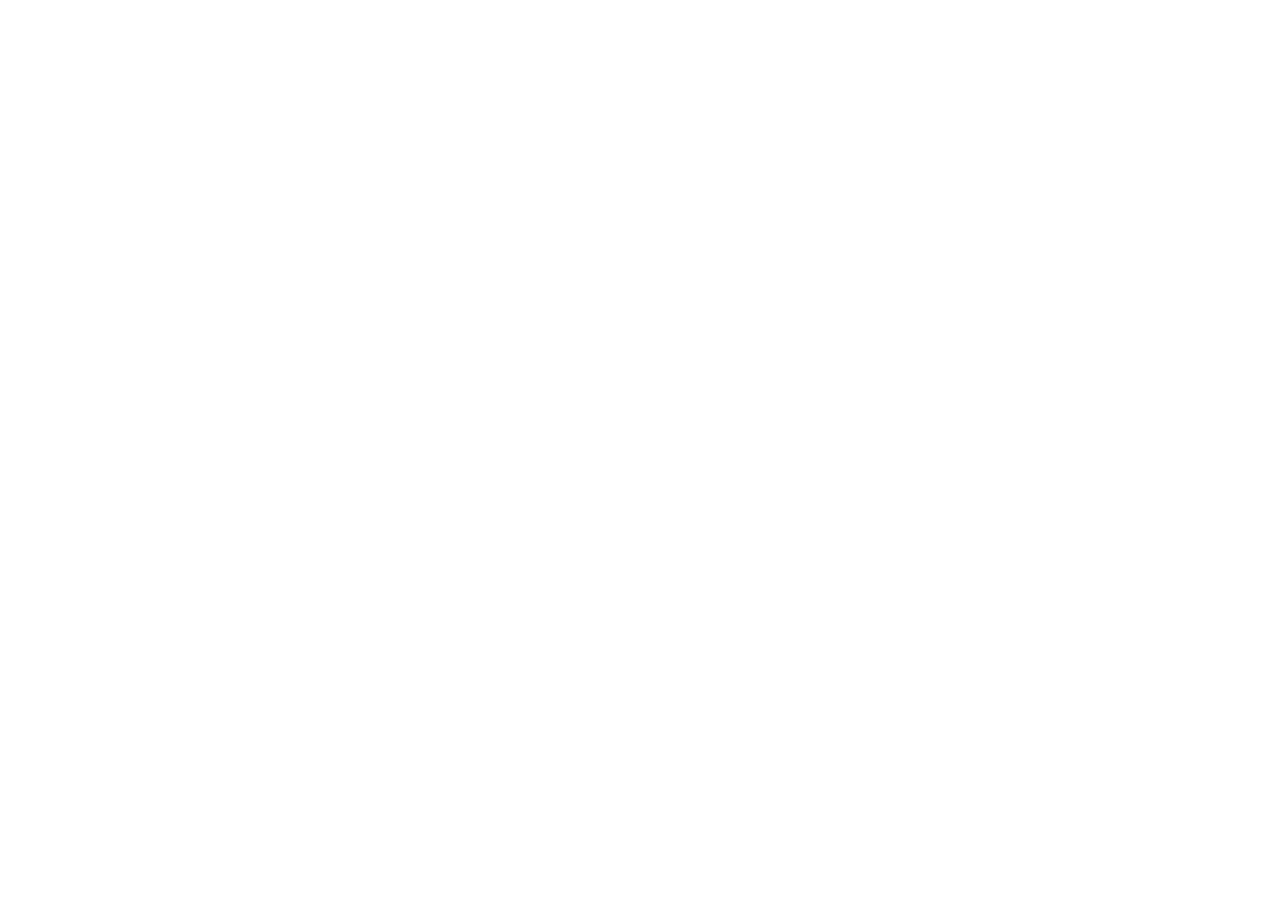
==== index.html @ 0ee6afd5 "Init : création du dépôt, arborescence des fichiers et structure HTML de base" ====
<!DOCTYPE html>
<html lang="fr">
<head>
   <meta charset="UTF-8">
   <meta name="viewport" content="width=device-width, initial-scale=1.0">
   <title>AfriTalent - Acceuil</title>

   <!-- Bootstrap 5 via CDN : feuillet de style -->
   <link href="https://cdn.jsdelivr.net/npm/bootstrap@5.3.0/dist/css/bootstrap.min.css" rel="stylesheet">

   <!-- votre feuille de style personnelle -->
   <link rel="stylesheet" href="style.css">
</head>
<body>
   <!-- le continu de la page sera ajoute ici -->
   <!-- Bootstrap 5 via CDN : script JavaScript -->
   <script src="https://cdn.jsdelivr.net/npm/bootstrap@5.3.0/dist/js/bootstrap.bundle.min.js"></script>

   <!-- votre script javaScript  -->
   <script src="js/main.js"></script>
</body>
</html>
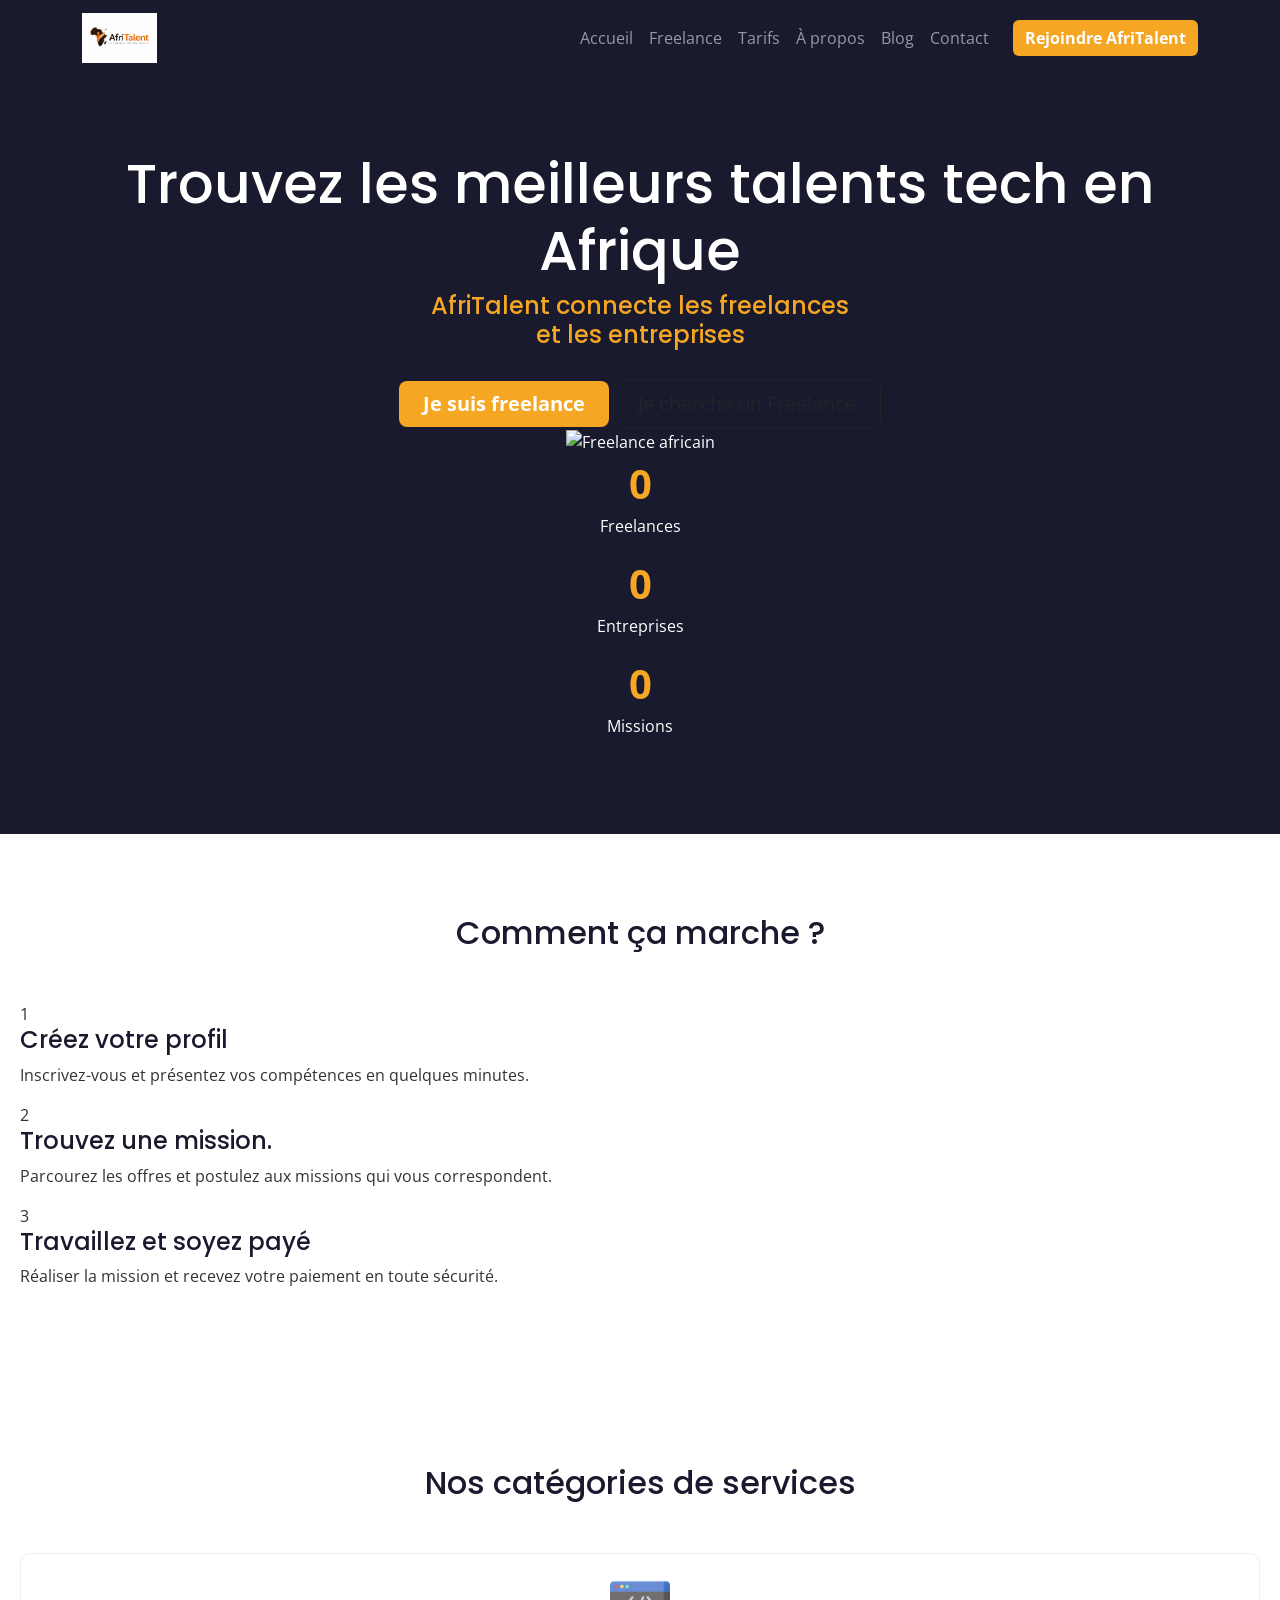
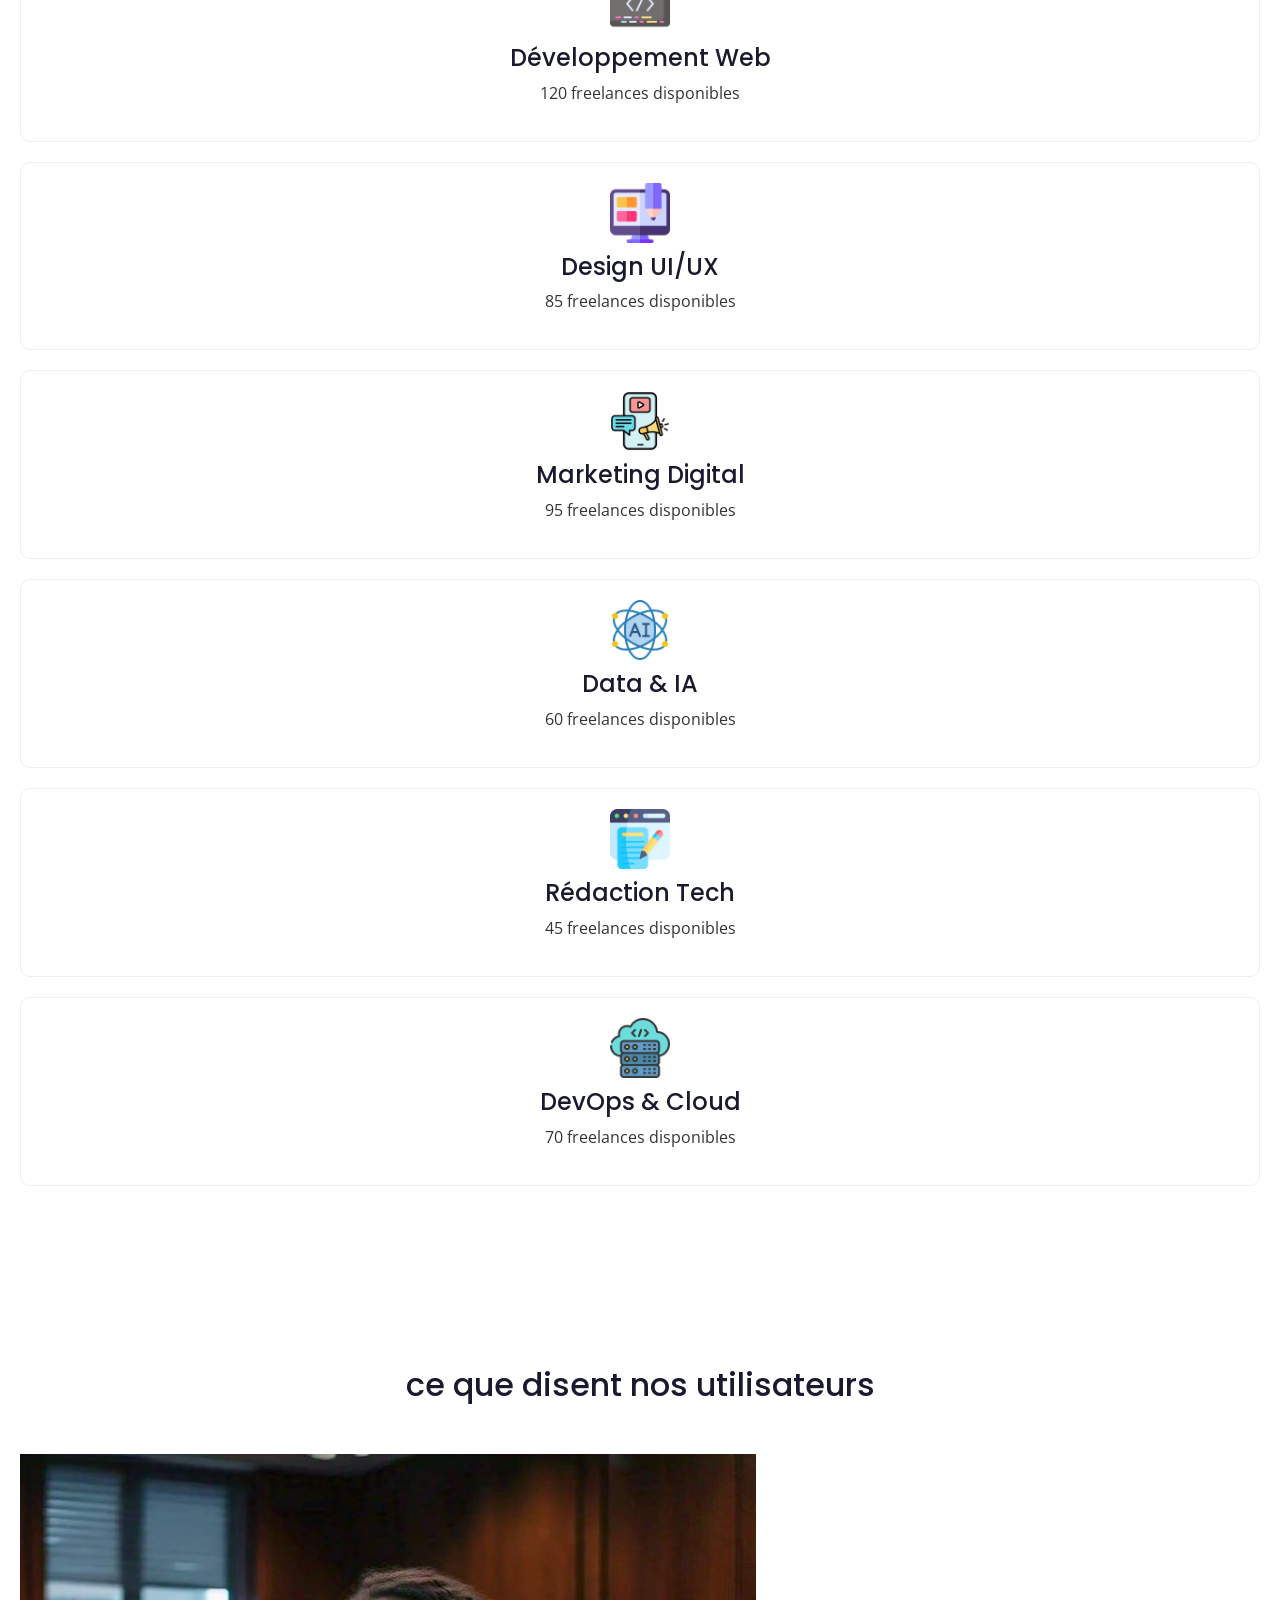
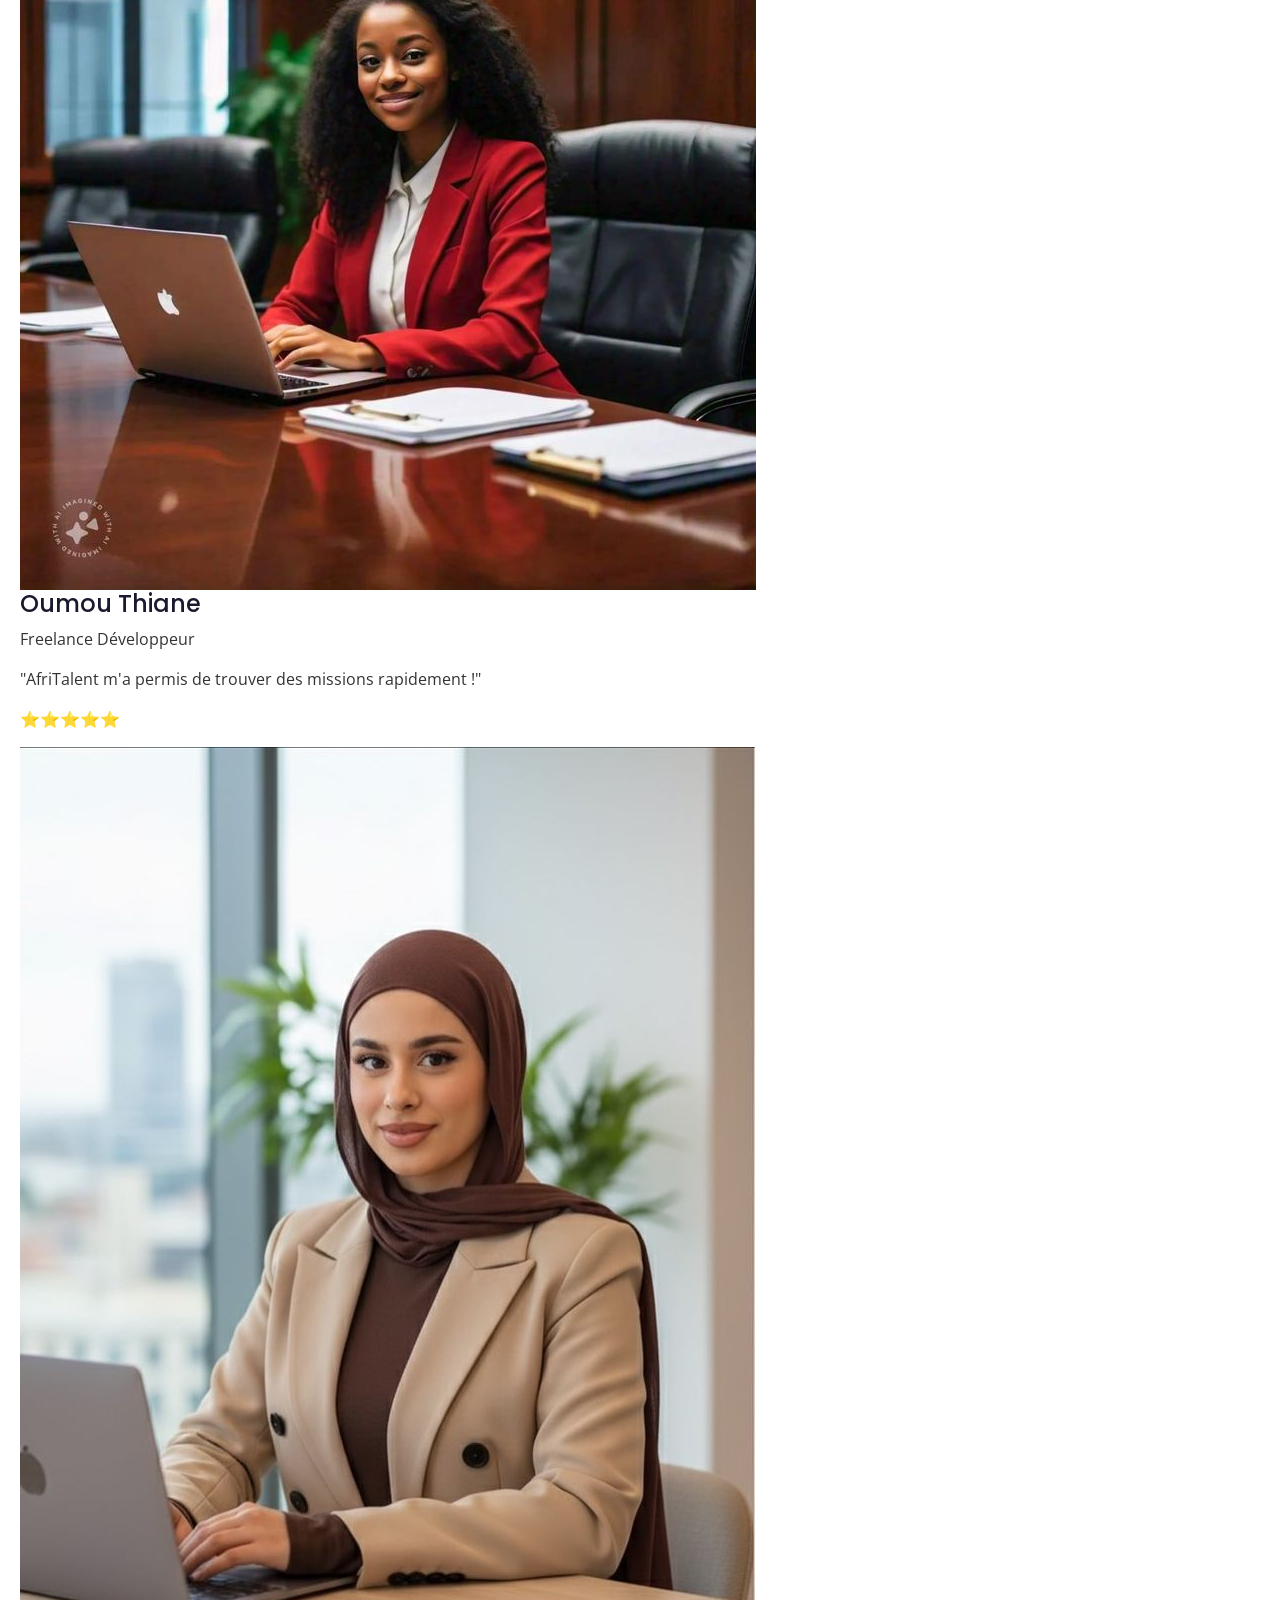
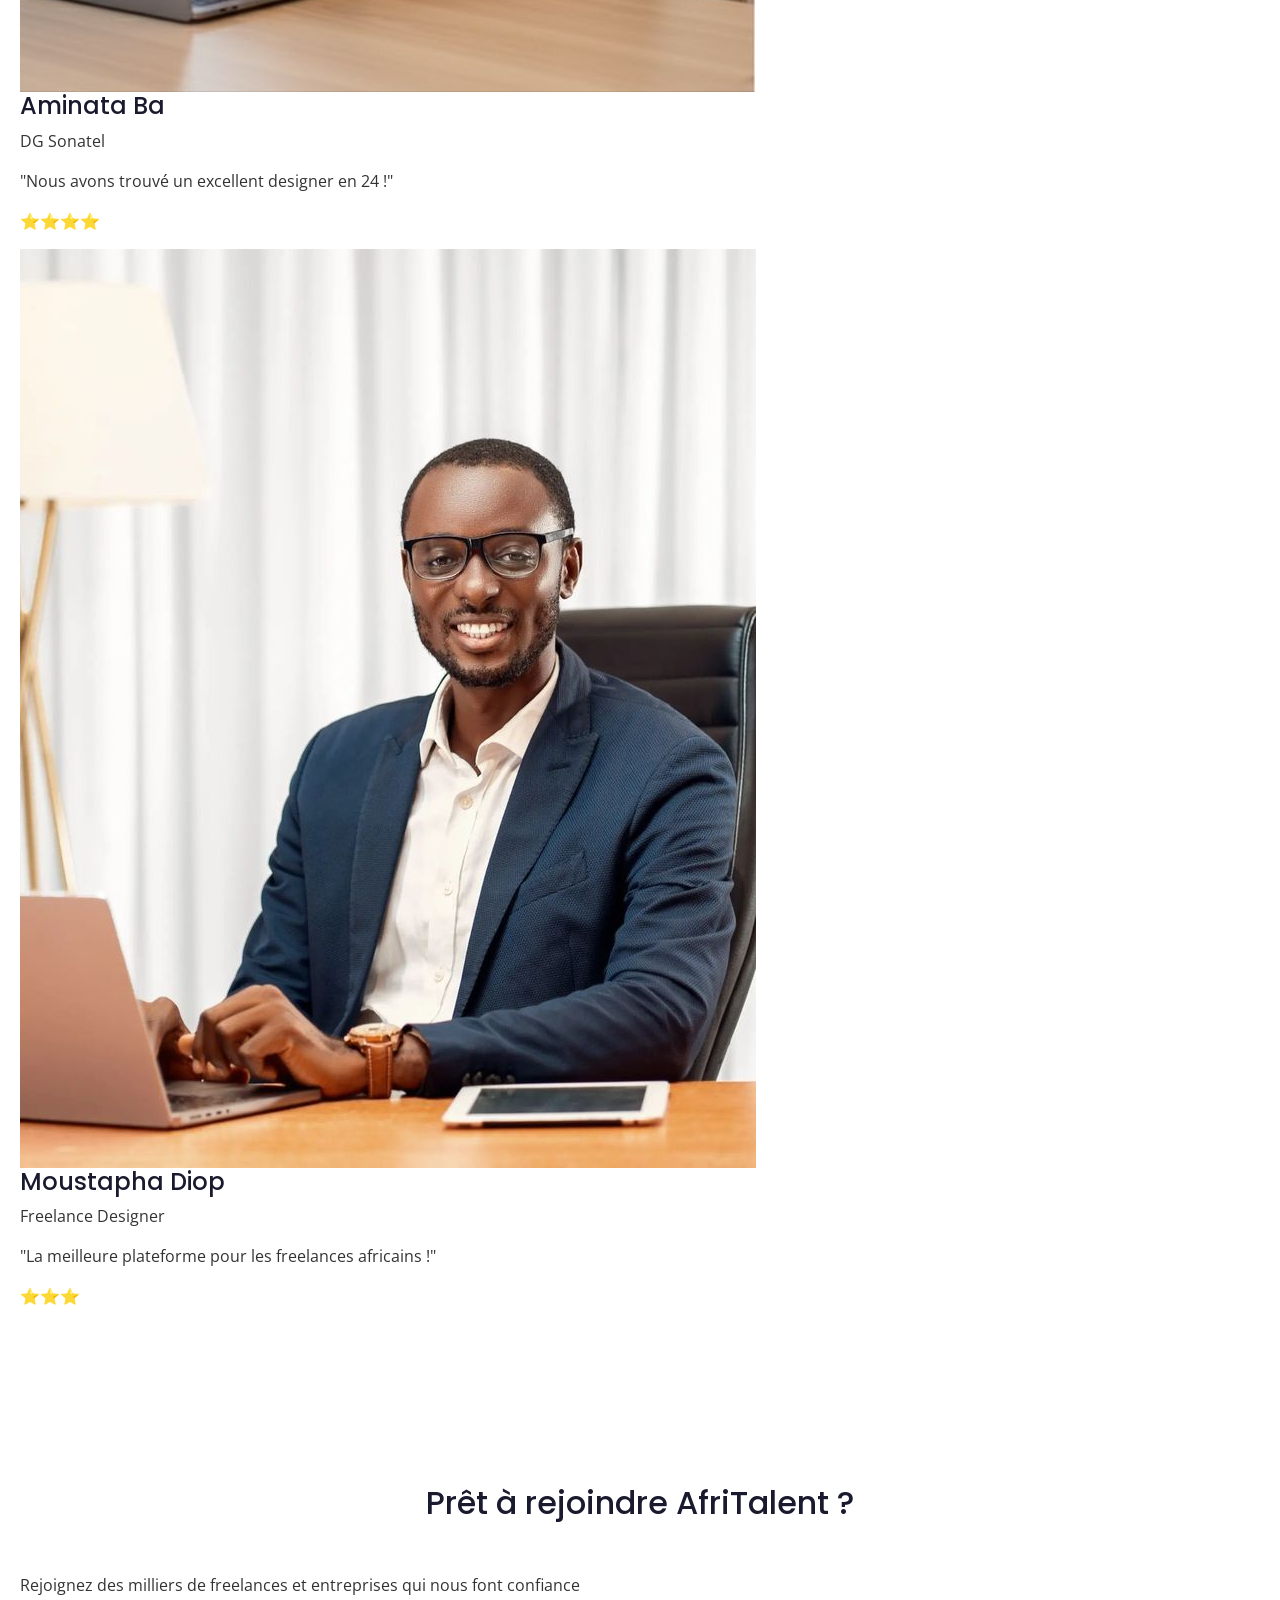
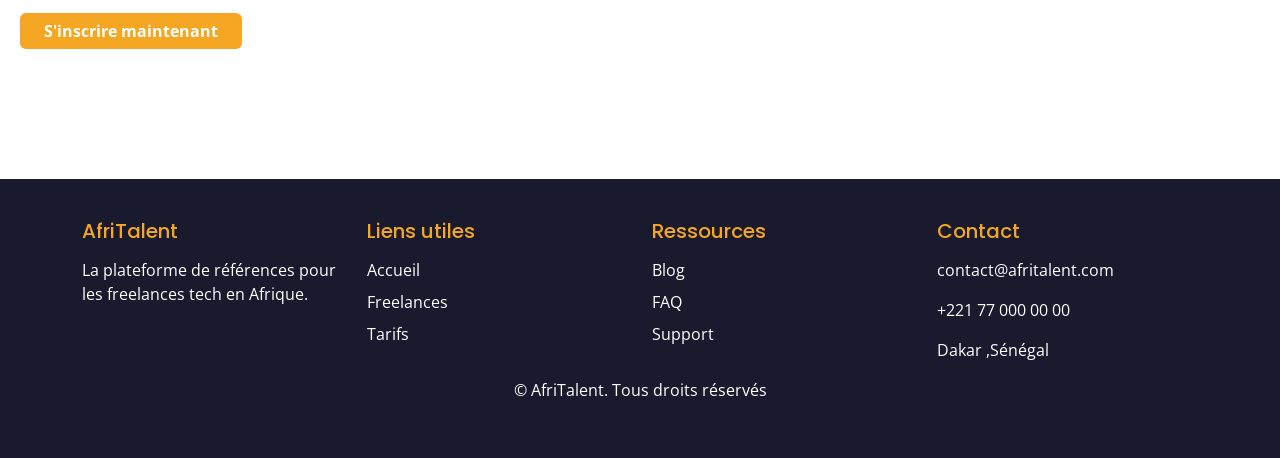
==== commit 26d13dda: "HTML : structure complète des 5 pages avec sections et contenu texte" ====
--- a/index.html
+++ b/index.html
@@ -1,22 +1,219 @@
 <!DOCTYPE html>
 <html lang="fr">
+
 <head>
    <meta charset="UTF-8">
    <meta name="viewport" content="width=device-width, initial-scale=1.0">
-   <title>AfriTalent - Acceuil</title>
+   <title>AfriTalent - Accueil</title>
 
    <!-- Bootstrap 5 via CDN : feuillet de style -->
    <link href="https://cdn.jsdelivr.net/npm/bootstrap@5.3.0/dist/css/bootstrap.min.css" rel="stylesheet">
+   <link rel="preconnect" href="https://fonts.googleapis.com">
+   <link rel="preconnect" href="https://fonts.gstatic.com" crossorigin>
+   <link href="https://fonts.googleapis.com/css2?family=Open+Sans:ital,wght@0,300..800;1,300..800&family=Poppins:ital,wght@0,100;0,200;0,300;0,400;0,500;0,600;0,700;0,800;0,900;1,100;1,200;1,300;1,400;1,500;1,600;1,700;1,800;1,900&display=swap" rel="stylesheet">
 
    <!-- votre feuille de style personnelle -->
-   <link rel="stylesheet" href="style.css">
+   <link rel="stylesheet" href="css/style.css">
 </head>
+
 <body>
-   <!-- le continu de la page sera ajoute ici -->
+   <header>
+      <nav class="navbar navbar-expand-lg navbar-dark fixed-top">
+         <div class="container">
+            <a class="navbar-brand" href="index.html">
+               <img src="images/AfriTalent logo.jpeg" alt="logo" height="50px">
+            </a>
+            <button class="navbar-toggler" type="button" data-bs-toggle="collapse" data-bs-target="#navMenu"
+               aria-controls="navMenu" aria-expanded="false" aria-label="Toggle navigation">
+               <span class="navbar-toggler-icon"></span>
+            </button>
+            <div class="collapse navbar-collapse" id="navMenu">
+               <ul class="navbar-nav ms-auto">
+                  <li class="nav-item"><a class="nav-link" href="index.html">Accueil</a></li>
+                  <li class="nav-item"><a class="nav-link" href="freelances.html">Freelance</a></li>
+                  <li class="nav-item"><a class="nav-link" href="tarifs.html">Tarifs</a></li>
+                  <li class="nav-item"><a class="nav-link" href="about.html">À propos</a></li>
+                  <li class="nav-item"><a class="nav-link" href="blog.html">Blog</a></li>
+                  <li class="nav-item"><a class="nav-link" href="contact.html">Contact</a></li>
+               </ul>
+               <a href="#" class="btn btn-warning ms-3">Rejoindre AfriTalent</a>
+            </div>
+         </div>
+      </nav>
+   </header>
+
+   <main>
+      <section id="hero">
+         <div class="container">
+            <div class="hero-content">
+               <div class="hero-texte">
+                  <h1>Trouvez les meilleurs talents tech en Afrique</h1>
+                  <h2>AfriTalent connecte les freelances <br>et les entreprises</h2>
+                  <a href="freelances.html" class="btn btn-warning btn-lg fw-bold px-4">Je suis freelance</a>
+                  <a href="freelances.html" class="btn btn-outline-dark btn-lg px-4">Je cherche un Freelance</a>
+               </div>
+                  
+               <div class="hero-image">
+                  <img src="images/hero.jpeg" alt="Freelance africain">
+               </div>
+            </div>   
+
+            <div class="stats">
+               <div class="stat">
+                  <span class="compteur" data-target="2500">0</span>
+                  <p>Freelances</p>
+               </div>
+
+               <div class="stat">
+                  <span class="compteur" data-target="800">0</span>
+                  <p>Entreprises</p>
+               </div>
+
+               <div class="stat">
+                  <span class="compteur" data-target="12000">0</span>
+                  <p>Missions</p>
+               </div>
+            </div>
+         </div>
+      </section>
+
+      <section id="comment-ca-marche">
+         <h2>Comment ça marche ?</h2>
+         <div class="etape">
+            <span>1</span>
+            <h3>Créez votre profil</h3>
+            <p>Inscrivez-vous et présentez vos compétences en quelques minutes.</p>
+         </div>
+         <div class="etape">
+            <span>2</span>
+            <h3>Trouvez une mission.</h3>
+            <p>Parcourez les offres et postulez aux missions qui vous correspondent.</p>
+         </div>
+         <div class="etape">
+            <span>3</span>
+            <h3>Travaillez et soyez payé</h3>
+            <p>Réaliser la mission et recevez votre paiement en toute sécurité.</p>
+         </div>
+      </section>
+
+      <section id="catégorie">
+         <h2>Nos catégories de services</h2>
+         <div class="categories-grid">
+            <div class="categories">
+               <img src="images/web-dev.png" alt="Développement Web">
+               <h3>Développement Web</h3>
+               <p>120 freelances disponibles</p>
+            </div>
+
+            <div class="categories">
+               <img src="images/Design.png" alt="Design UI/UX">
+               <h3>Design UI/UX</h3>
+               <p>85 freelances disponibles</p>
+            </div>
+
+            <div class="categories">
+               <img src="images/Marketing.png" alt="Marketing Digital">
+               <h3>Marketing Digital</h3>
+               <p>95 freelances disponibles</p>
+            </div>
+
+            <div class="categories">
+               <img src="images/IA.png" alt="Data & IA">
+               <h3>Data & IA</h3>
+               <p>60 freelances disponibles</p>
+            </div>
+
+            <div class="categories">
+               <img src="images/Tech.png" alt="Rédaction Tech">
+               <h3>Rédaction Tech</h3>
+               <p>45 freelances disponibles</p>
+            </div>
+
+            <div class="categories">
+               <img src="images/Cloud.png" alt="DevOps & Cloud">
+               <h3>DevOps & Cloud</h3>
+               <p>70 freelances disponibles</p>
+            </div>
+         </div>
+      </section>
+
+      <section id="temoignage">
+         <h2>ce que disent nos utilisateurs</h2>
+
+         <div class="temoignage">
+            <img src="images/Avatar1.jpg" alt="Photo de Oumou Thiane">
+            <h3>Oumou Thiane</h3>
+            <p>Freelance Développeur</p>
+            <p>"AfriTalent m'a permis de trouver des missions rapidement !"</p>
+            <p>⭐⭐⭐⭐⭐</p>
+         </div>
+
+         <div class="temoignage">
+            <img src="images/Avatar2.jpg" alt="Photo de Aminata Ba ">
+            <h3>Aminata Ba</h3>
+            <p>DG Sonatel</p>
+            <p>"Nous avons trouvé un excellent designer en 24 !"</p>
+            <p>⭐⭐⭐⭐</p>
+         </div>
+
+         <div class="temoignage">
+            <img src="images/Avatar3.jpg" alt="Photo de Moustapha Diop">
+            <h3>Moustapha Diop</h3>
+            <p>Freelance Designer</p>
+            <p>"La meilleure plateforme pour les freelances africains !"</p>
+            <p>⭐⭐⭐</p>
+         </div>
+      </section>
+
+      <section id="cta">
+         <h2>Prêt à rejoindre AfriTalent ?</h2>
+         <p>Rejoignez des milliers de freelances et entreprises qui nous font confiance</p>
+         <a href="contact.html" class="btn btn-warning fw-bold px-4">S'inscrire maintenant</a>
+      </section>
+   </main>
+   <footer>
+      <div class="container">
+         <div class="row">
+            <div class="col-md-3">
+               <h5>AfriTalent</h5>
+               <p>La plateforme de références pour les freelances tech en Afrique.</p>
+            </div>
+
+            <div class="col-md-3">
+               <h5>Liens utiles</h5>
+               <ul>
+                  <li><a href="index.html">Accueil</a></li>
+                  <li><a href="freelances.html">Freelances</a></li>
+                  <li><a href="tarifs.html">Tarifs</a></li>
+               </ul>
+            </div>
+
+            <div class="col-md-3">
+               <h5>Ressources</h5>
+               <ul>
+                  <li><a href="#">Blog</a></li>
+                  <li><a href="#">FAQ</a></li>
+                  <li><a href="#">Support</a></li>
+               </ul>
+            </div>
+
+            <div class="col-md-3">
+               <h5>Contact</h5>
+               <p><a href="mailto:contact@afritalent.com">contact@afritalent.com</a></p>
+               <p><a href="tel:+221770000000">+221 77 000 00 00</a></p>
+               <p>Dakar ,Sénégal</p>
+            </div>
+         </div>
+         <p class="text-center">© <span id="annee"></span> AfriTalent. Tous droits réservés</p>
+      </div>
+   </footer>
+
    <!-- Bootstrap 5 via CDN : script JavaScript -->
    <script src="https://cdn.jsdelivr.net/npm/bootstrap@5.3.0/dist/js/bootstrap.bundle.min.js"></script>
 
    <!-- votre script javaScript  -->
    <script src="js/main.js"></script>
+
 </body>
+
 </html>
--- a/css/style.css
+++ b/css/style.css
@@ -0,0 +1,169 @@
+/* VARIABLES CSS */
+:root {
+    --couleur-primaire: #F5A623;
+    --couleur-secondaire: #1A1A2E;
+    --couleur-texte: #333333;
+    --couleur-fond: #FFFFFF;
+    --couleur-accent:#16213E;
+    --police-titre: 'Poppins', sans-serif;
+    --police-corps: 'Open Sans', sans-serif;
+    --espacement: 20px;
+
+}
+
+/* RESET ET BASE  */
+*{
+    margin: 0;
+    padding: 0;
+    box-sizing: border-box;
+}
+
+body{
+    font-family: var(--police-corps);
+    color: var(--couleur-texte);
+    background-color: var(--couleur-fond);
+}
+
+/* TYPOGRAPHIE */
+h1, h2, h3, h4, h5 {
+    font-family: var(--police-titre);
+    color: var(--couleur-secondaire);
+}
+
+h1{ font-size: 3rem; }
+h2{ font-size: 2rem; }
+h3{ font-size: 1.5rem; }
+
+/* NAVBAR */
+nav{
+    background-color: var(--couleur-secondaire) ;
+}
+
+.navbar-brand img {
+    height: 50px;
+}
+
+/* FOOTER */
+footer {
+    background-color: var(--couleur-secondaire);
+    color: white;
+    padding: 40px 0;
+    margin-top: 50px;
+}
+
+footer h5 {
+    color: var(--couleur-primaire);
+    margin-bottom: 15px;
+}
+
+footer a {
+    color: white;
+    text-decoration: none;
+}
+
+footer ul {
+    list-style: none;
+    padding: 0;
+}
+
+footer ul li {
+    margin-bottom: 8px;
+}
+
+/* HERO */
+#hero{
+    padding: 150px 20px 80px;
+    text-align: center;
+    background-color: var(--couleur-secondaire);
+    color: white;
+}
+
+#hero h1{
+    color: white;
+    font-size: 3.5rem;
+}
+
+#hero h2{
+    color: var(--couleur-primaire);
+    font-size: 1.5rem;
+    margin-bottom: 30px;
+}
+
+/* STATS */
+.stats {
+    text-align: center;
+}
+
+.stat span{
+    font-size: 2.5rem;
+    font-weight: bold;
+    color: var(--couleur-primaire);
+}
+
+/* SECTION */
+section {
+    padding: 80px 20px;
+}
+
+section h2 {
+    text-align: center;
+    margin-bottom: 50px;
+}
+
+/* CARTES */
+.card{
+    border: none;
+    border-radius: 10px;
+    box-shadow: 0 4px 15px rgba(0, 0, 0, 0.1);
+    transition: transform 0.3s ease;
+    padding: 20px;
+    margin-bottom: 20px;
+}
+
+.card:hover{
+    transform: translate(-5px);
+    box-shadow: 0 8px 25px rgba(0, 0, 0, 0.2);
+}
+
+.card img {
+    width: 80px;
+    height: 80px;
+    border-radius: 50%;
+    object-fit: cover;
+    margin-bottom: 10px;
+}
+
+/* CATEGORIE */
+.categories {
+    text-align: center;
+    padding: 20px;
+    border-radius: 10px;
+    border: 1px solid #eee;
+    transition: all 0.3s ease;
+    margin-bottom: 20px;
+}
+
+.categories:hover {
+    background-color: var(--couleur-primaire);
+    color: white;
+    transform: translateY(-5px);
+}
+
+.categories img {
+    width: 60px;
+    height: 60px;
+    margin-bottom: 10px;
+}
+
+/* BOUTONS */
+.btn-warning {
+    background-color: var(--couleur-primaire);
+    border: none;
+    color: white;
+    font-weight: bold;
+}
+
+.btn-warning:hover {
+    background-color: #e09400;
+    color: white;
+}
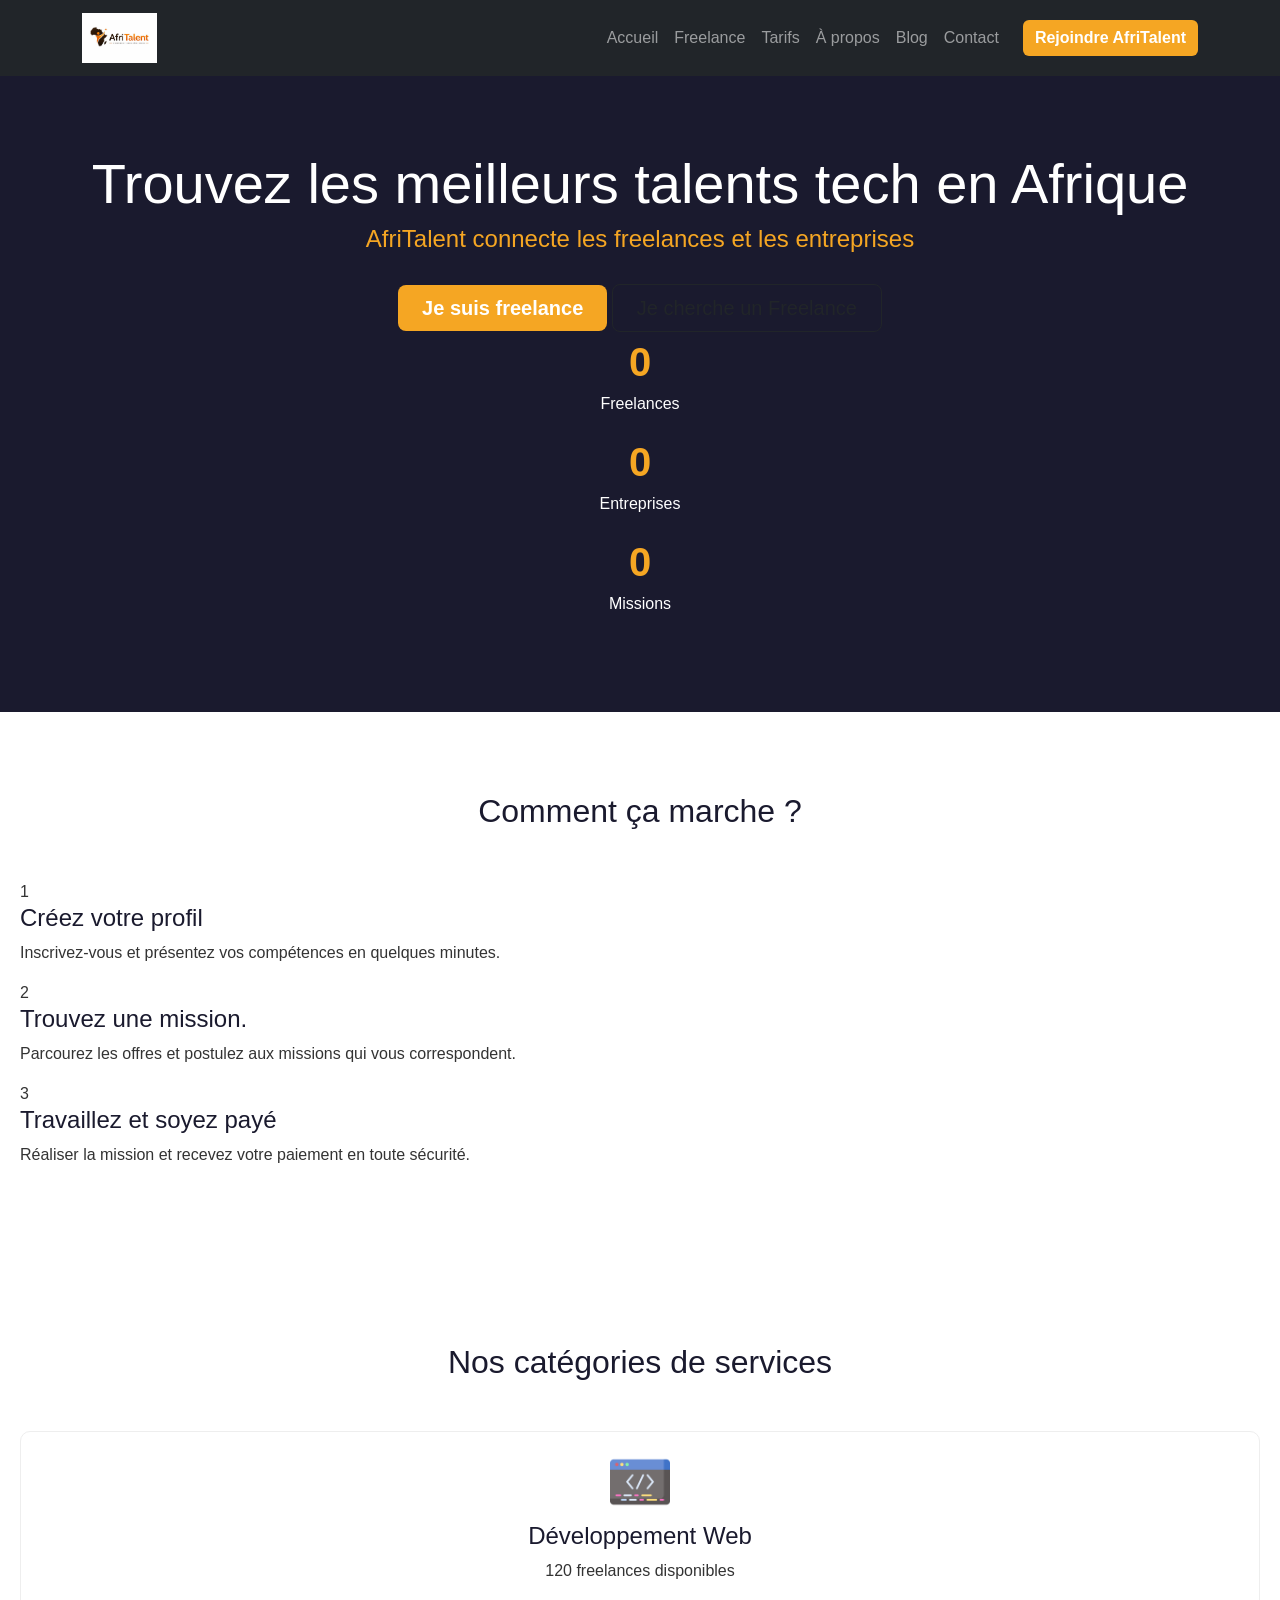
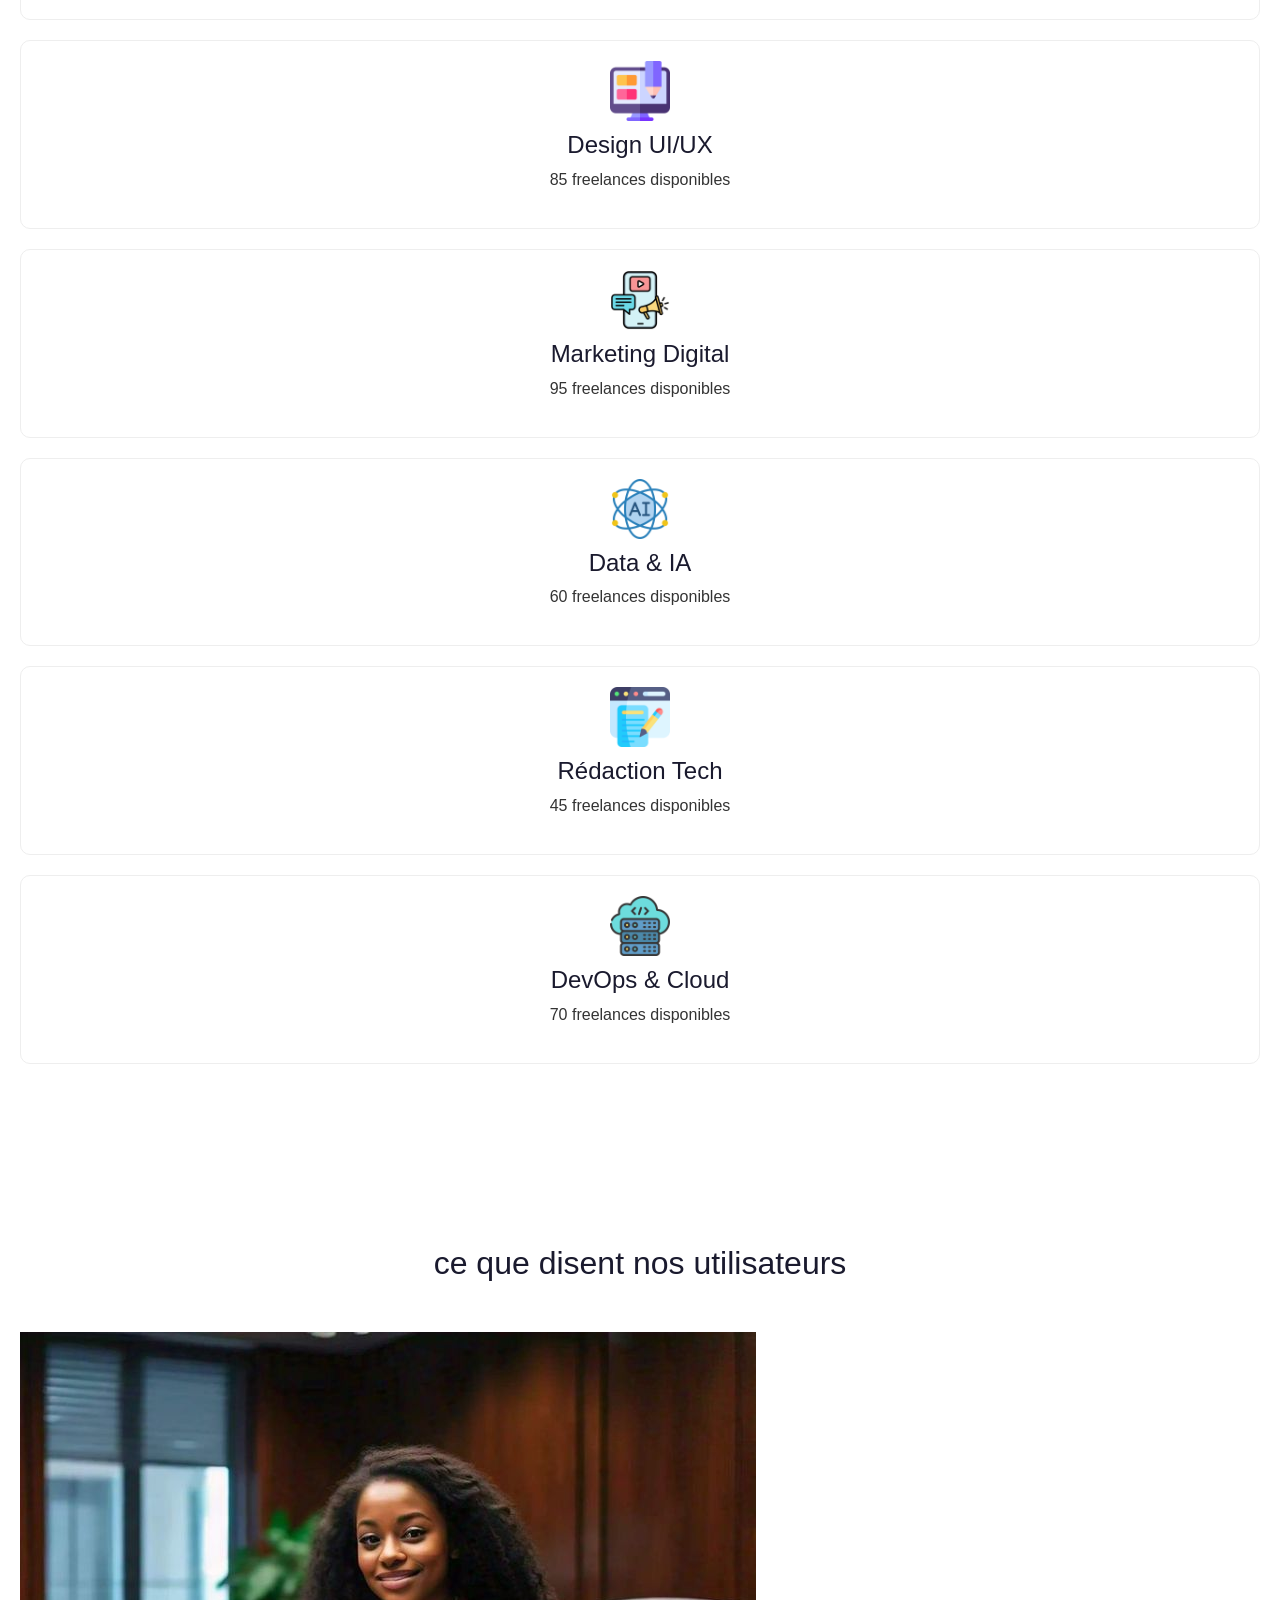
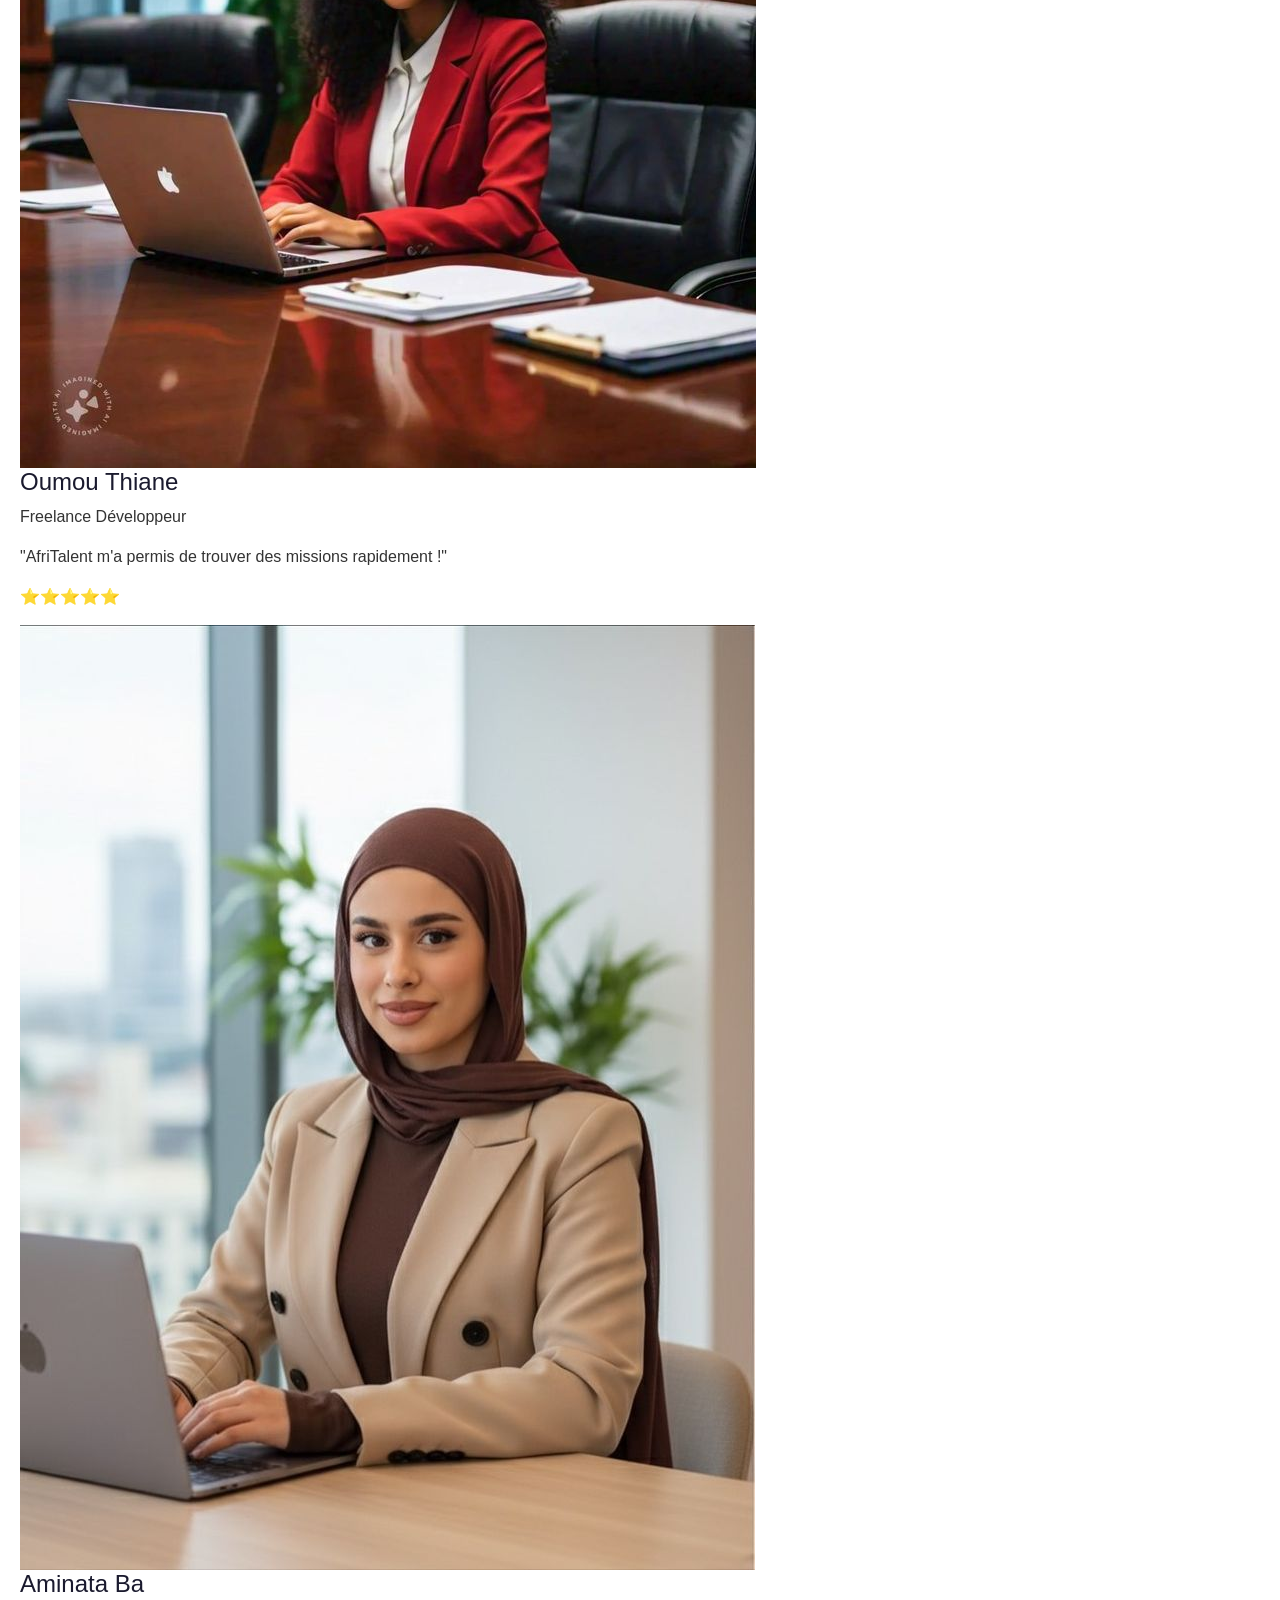
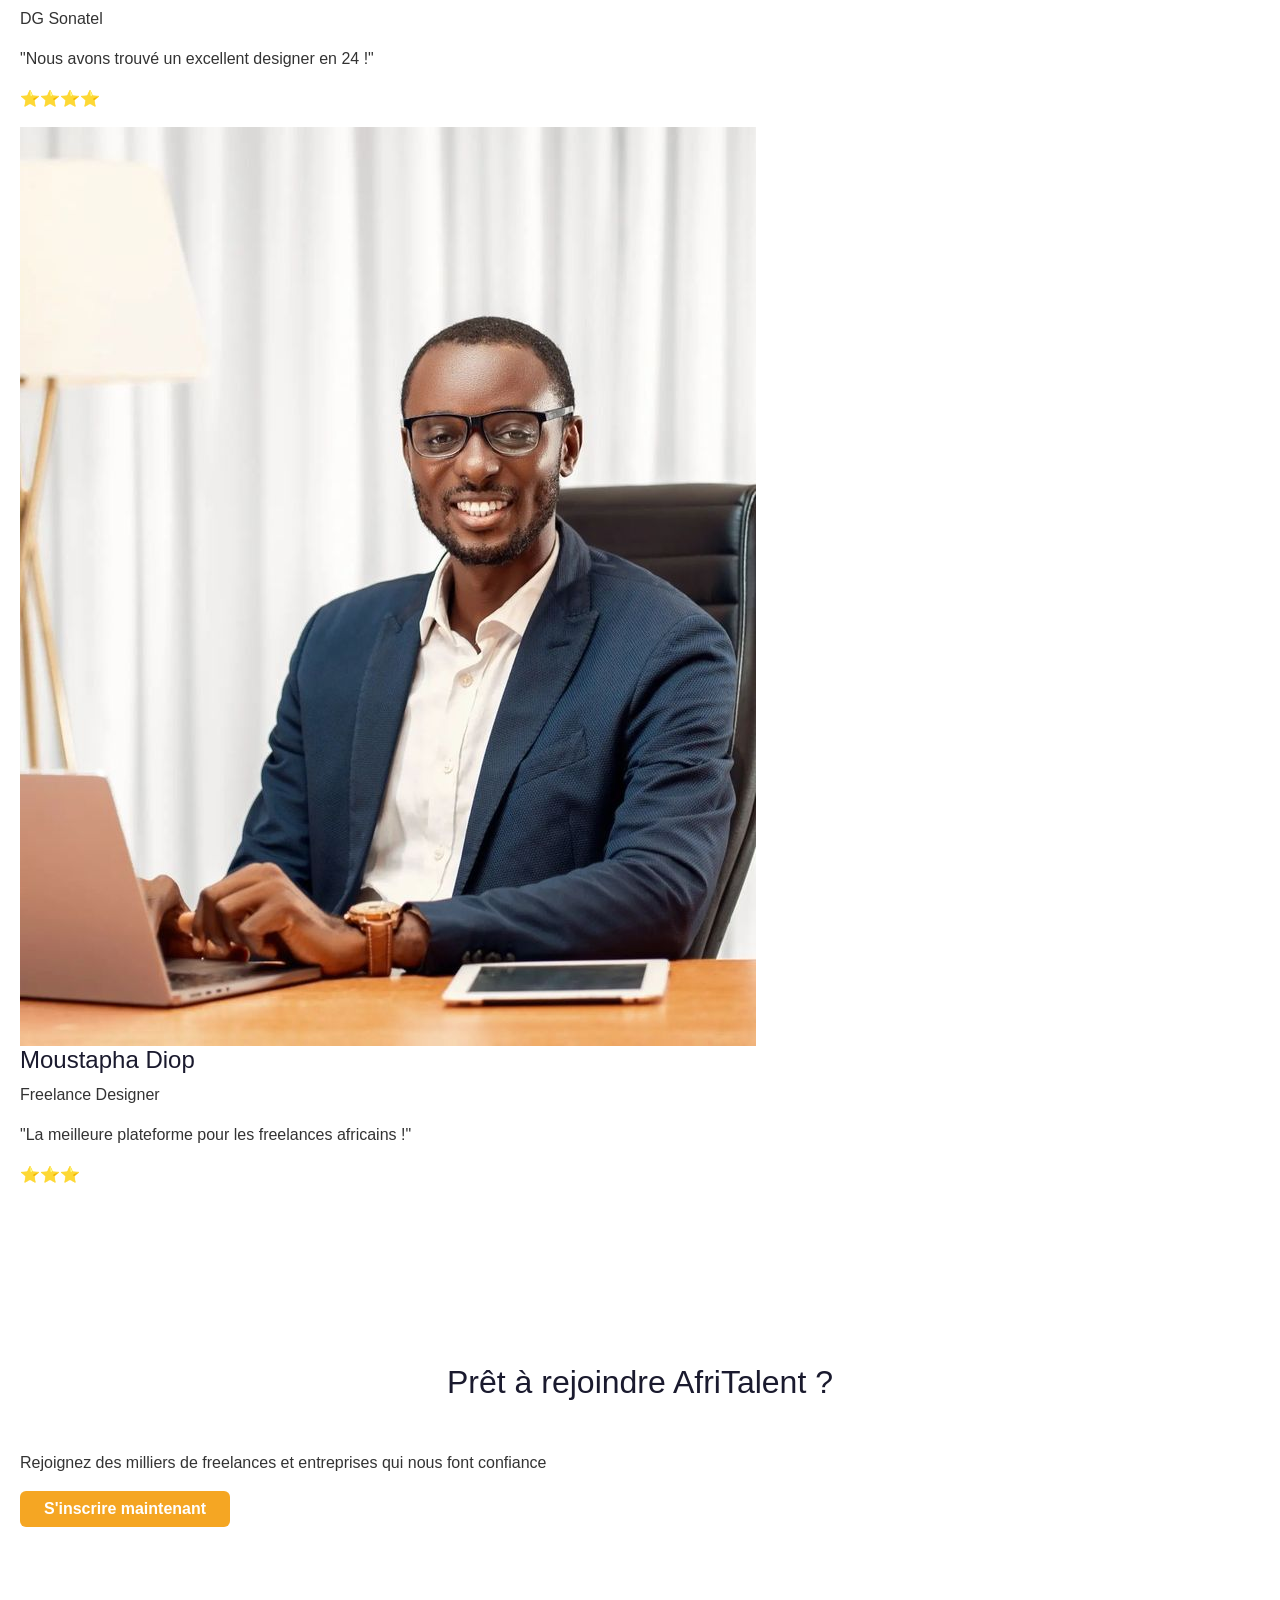
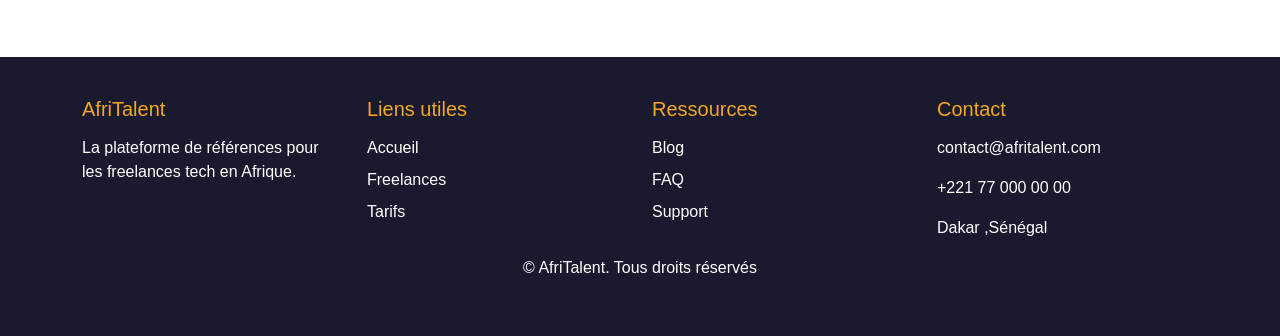
==== commit 8b8c5d1b: "HTML : structure complète des 5 pages avec sections et contenu texte" ====
--- a/index.html
+++ b/index.html
@@ -8,9 +8,6 @@
 
    <!-- Bootstrap 5 via CDN : feuillet de style -->
    <link href="https://cdn.jsdelivr.net/npm/bootstrap@5.3.0/dist/css/bootstrap.min.css" rel="stylesheet">
-   <link rel="preconnect" href="https://fonts.googleapis.com">
-   <link rel="preconnect" href="https://fonts.gstatic.com" crossorigin>
-   <link href="https://fonts.googleapis.com/css2?family=Open+Sans:ital,wght@0,300..800;1,300..800&family=Poppins:ital,wght@0,100;0,200;0,300;0,400;0,500;0,600;0,700;0,800;0,900;1,100;1,200;1,300;1,400;1,500;1,600;1,700;1,800;1,900&display=swap" rel="stylesheet">
 
    <!-- votre feuille de style personnelle -->
    <link rel="stylesheet" href="css/style.css">
@@ -18,7 +15,7 @@
 
 <body>
    <header>
-      <nav class="navbar navbar-expand-lg navbar-dark fixed-top">
+      <nav class="navbar navbar-expand-lg navbar-dark bg-dark fixed-top">
          <div class="container">
             <a class="navbar-brand" href="index.html">
                <img src="images/AfriTalent logo.jpeg" alt="logo" height="50px">
@@ -44,35 +41,25 @@
 
    <main>
       <section id="hero">
-         <div class="container">
-            <div class="hero-content">
-               <div class="hero-texte">
-                  <h1>Trouvez les meilleurs talents tech en Afrique</h1>
-                  <h2>AfriTalent connecte les freelances <br>et les entreprises</h2>
-                  <a href="freelances.html" class="btn btn-warning btn-lg fw-bold px-4">Je suis freelance</a>
-                  <a href="freelances.html" class="btn btn-outline-dark btn-lg px-4">Je cherche un Freelance</a>
-               </div>
-                  
-               <div class="hero-image">
-                  <img src="images/hero.jpeg" alt="Freelance africain">
-               </div>
-            </div>   
-
-            <div class="stats">
-               <div class="stat">
-                  <span class="compteur" data-target="2500">0</span>
-                  <p>Freelances</p>
-               </div>
-
-               <div class="stat">
-                  <span class="compteur" data-target="800">0</span>
-                  <p>Entreprises</p>
-               </div>
-
-               <div class="stat">
-                  <span class="compteur" data-target="12000">0</span>
-                  <p>Missions</p>
-               </div>
+         <h1>Trouvez les meilleurs talents tech en Afrique</h1>
+         <h2>AfriTalent connecte les freelances et les entreprises</h2>
+         <a href="freelances.html" class="btn btn-warning btn-lg fw-bold px-4">Je suis freelance</a>
+         <a href="freelances.html" class="btn btn-outline-dark btn-lg px-4">Je cherche un Freelance</a>
+
+         <div class="stats">
+            <div class="stat">
+               <span class="compteur" data-target="2500">0</span>
+               <p>Freelances</p>
+            </div>
+
+            <div class="stat">
+               <span class="compteur" data-target="800">0</span>
+               <p>Entreprises</p>
+            </div>
+
+            <div class="stat">
+               <span class="compteur" data-target="12000">0</span>
+               <p>Missions</p>
             </div>
          </div>
       </section>
@@ -98,42 +85,41 @@
 
       <section id="catégorie">
          <h2>Nos catégories de services</h2>
-         <div class="categories-grid">
-            <div class="categories">
-               <img src="images/web-dev.png" alt="Développement Web">
-               <h3>Développement Web</h3>
-               <p>120 freelances disponibles</p>
-            </div>
-
-            <div class="categories">
-               <img src="images/Design.png" alt="Design UI/UX">
-               <h3>Design UI/UX</h3>
-               <p>85 freelances disponibles</p>
-            </div>
-
-            <div class="categories">
-               <img src="images/Marketing.png" alt="Marketing Digital">
-               <h3>Marketing Digital</h3>
-               <p>95 freelances disponibles</p>
-            </div>
-
-            <div class="categories">
-               <img src="images/IA.png" alt="Data & IA">
-               <h3>Data & IA</h3>
-               <p>60 freelances disponibles</p>
-            </div>
-
-            <div class="categories">
-               <img src="images/Tech.png" alt="Rédaction Tech">
-               <h3>Rédaction Tech</h3>
-               <p>45 freelances disponibles</p>
-            </div>
-
-            <div class="categories">
-               <img src="images/Cloud.png" alt="DevOps & Cloud">
-               <h3>DevOps & Cloud</h3>
-               <p>70 freelances disponibles</p>
-            </div>
+
+         <div class="categories">
+            <img src="images/web-dev.png" alt="Développement Web">
+            <h3>Développement Web</h3>
+            <p>120 freelances disponibles</p>
+         </div>
+
+         <div class="categories">
+            <img src="images/Design.png" alt="Design UI/UX">
+            <h3>Design UI/UX</h3>
+            <p>85 freelances disponibles</p>
+         </div>
+
+         <div class="categories">
+            <img src="images/Marketing.png" alt="Marketing Digital">
+            <h3>Marketing Digital</h3>
+            <p>95 freelances disponibles</p>
+         </div>
+
+         <div class="categories">
+            <img src="images/IA.png" alt="Data & IA">
+            <h3>Data & IA</h3>
+            <p>60 freelances disponibles</p>
+         </div>
+
+         <div class="categories">
+            <img src="images/Tech.png" alt="Rédaction Tech">
+            <h3>Rédaction Tech</h3>
+            <p>45 freelances disponibles</p>
+         </div>
+
+         <div class="categories">
+            <img src="images/Cloud.png" alt="DevOps & Cloud">
+            <h3>DevOps & Cloud</h3>
+            <p>70 freelances disponibles</p>
          </div>
       </section>
 
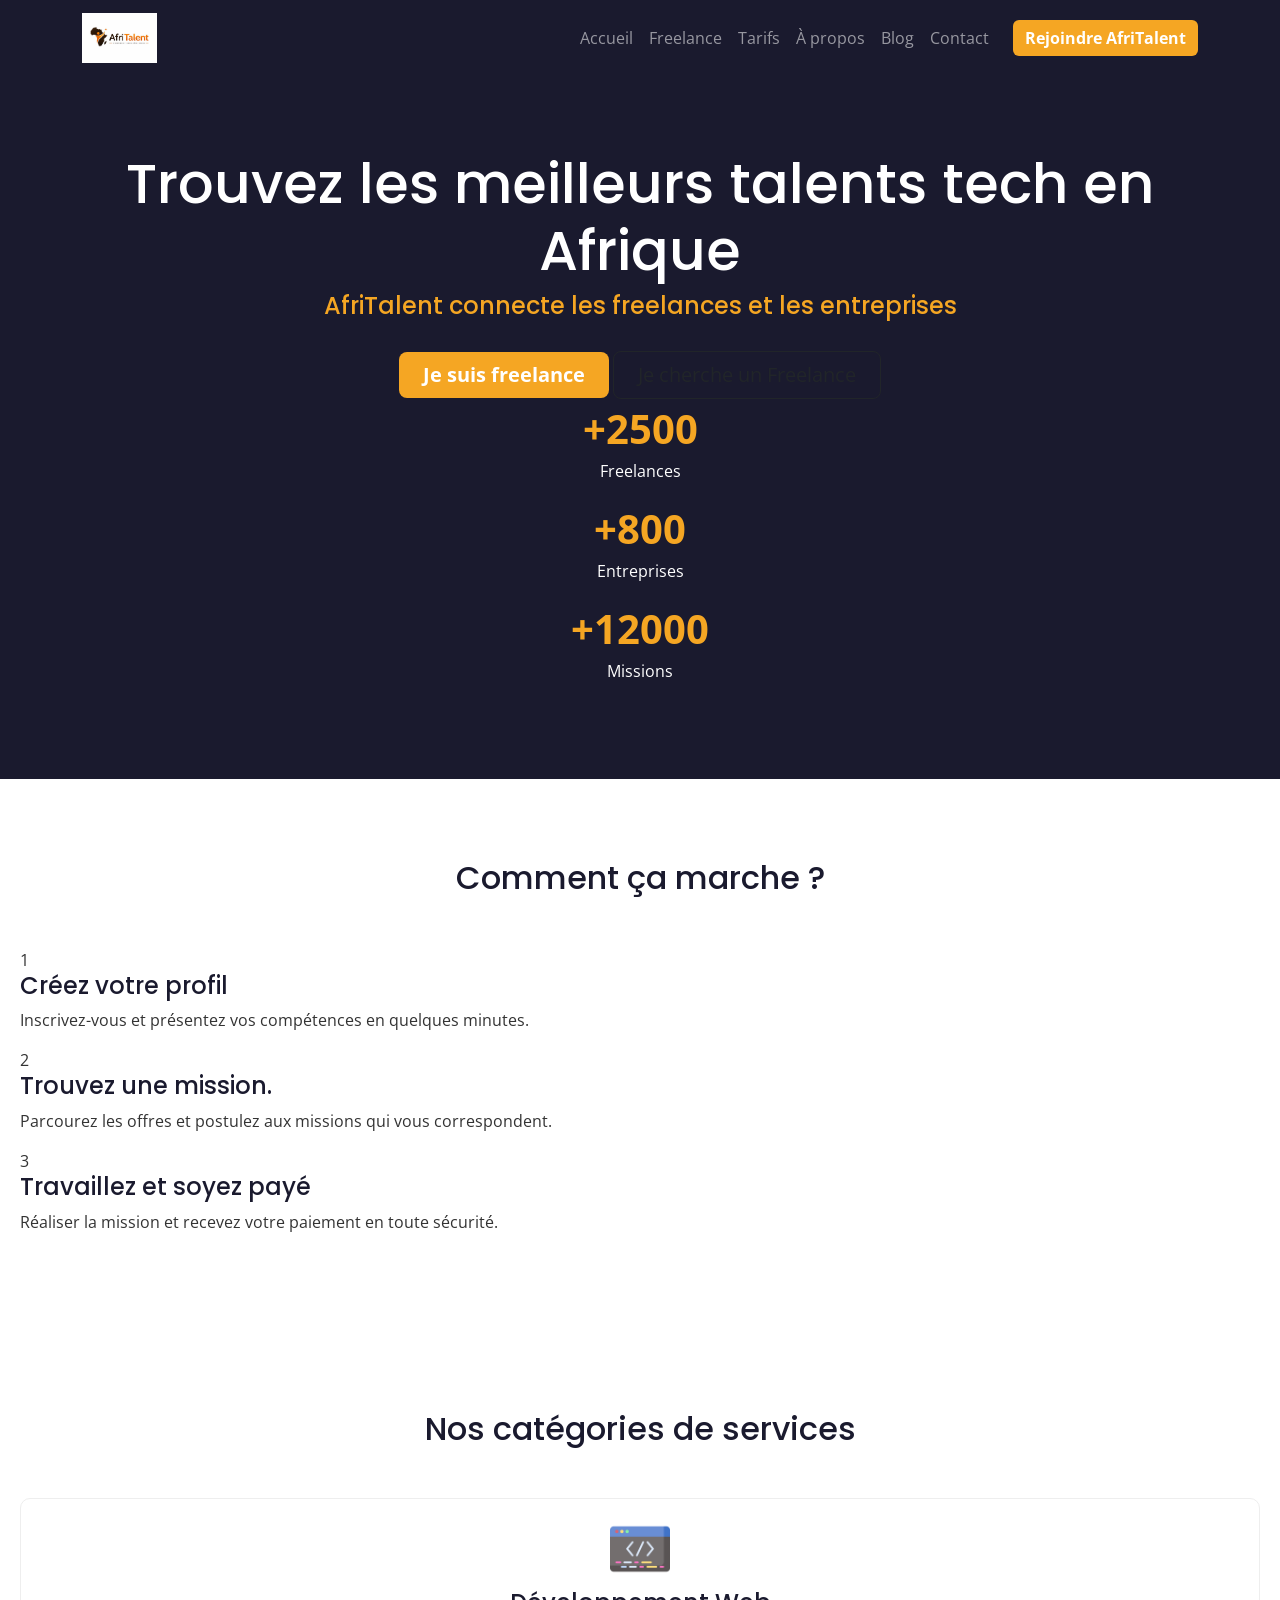
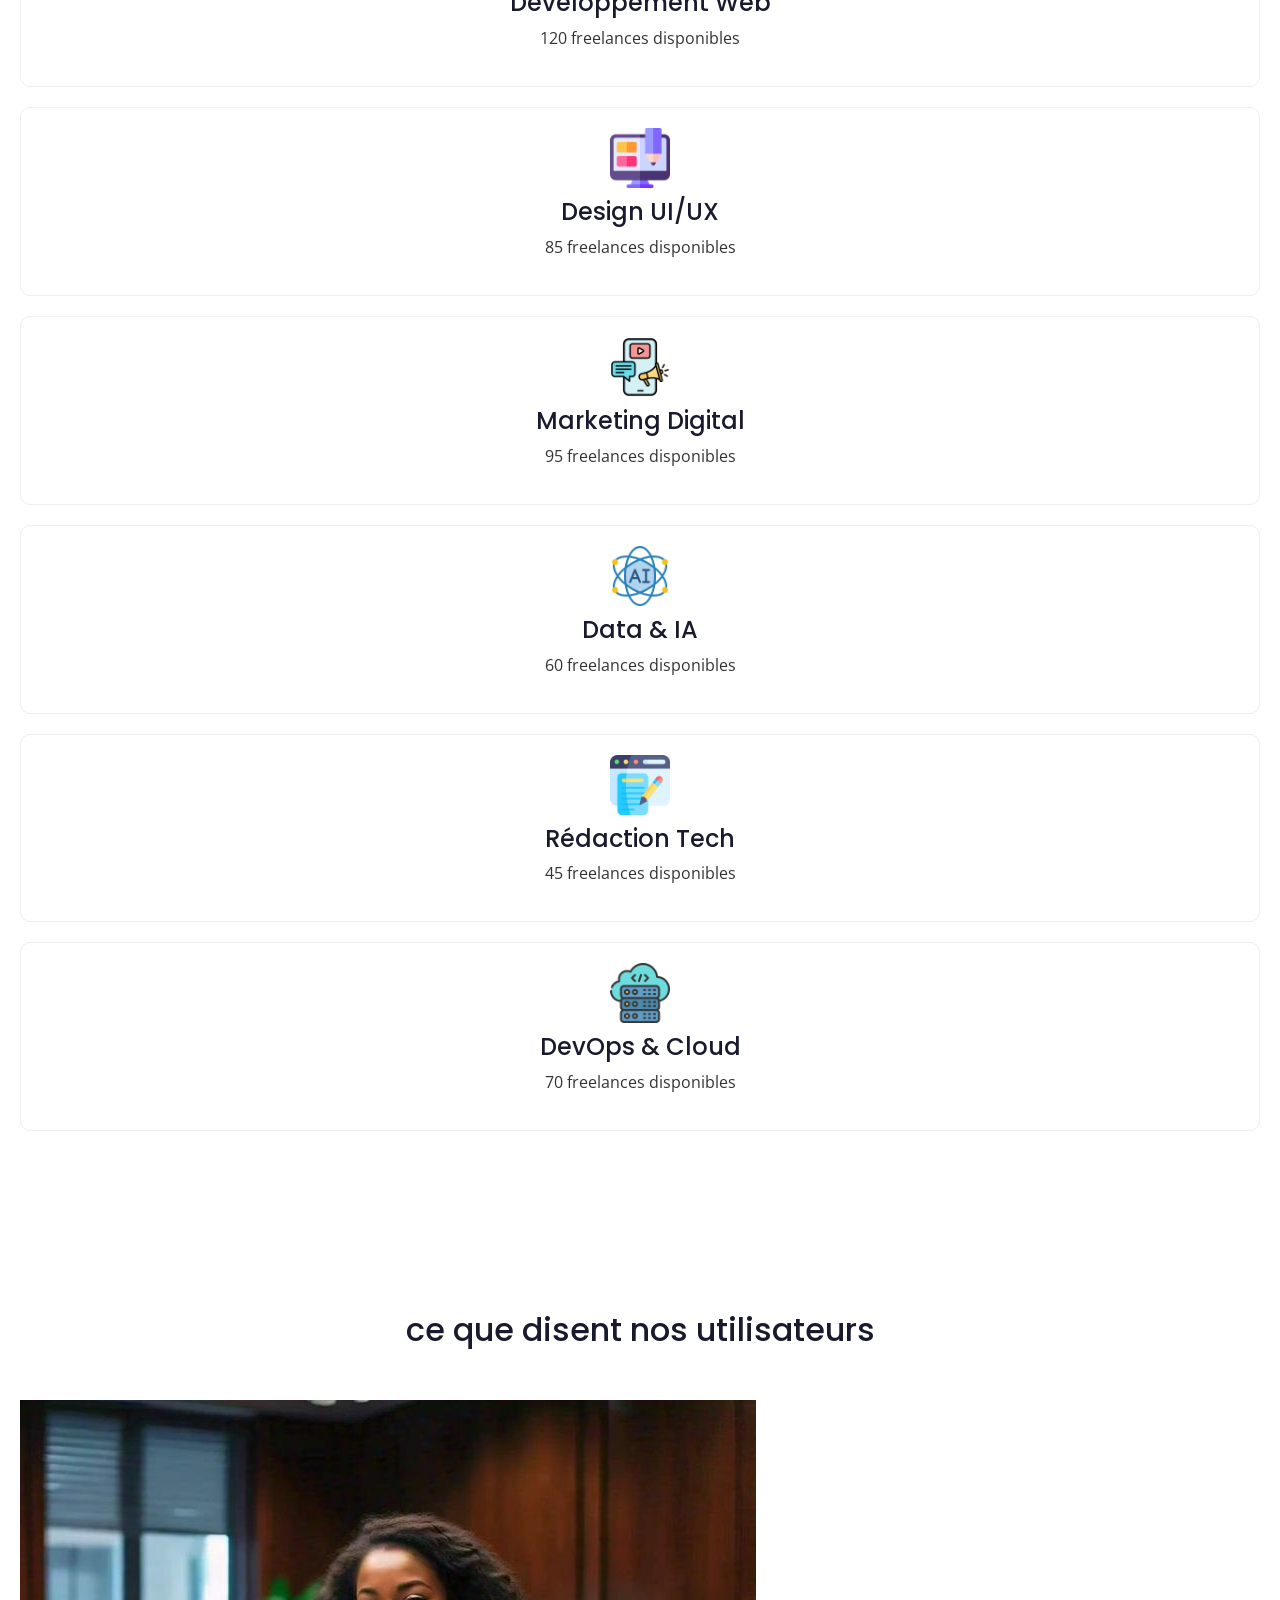
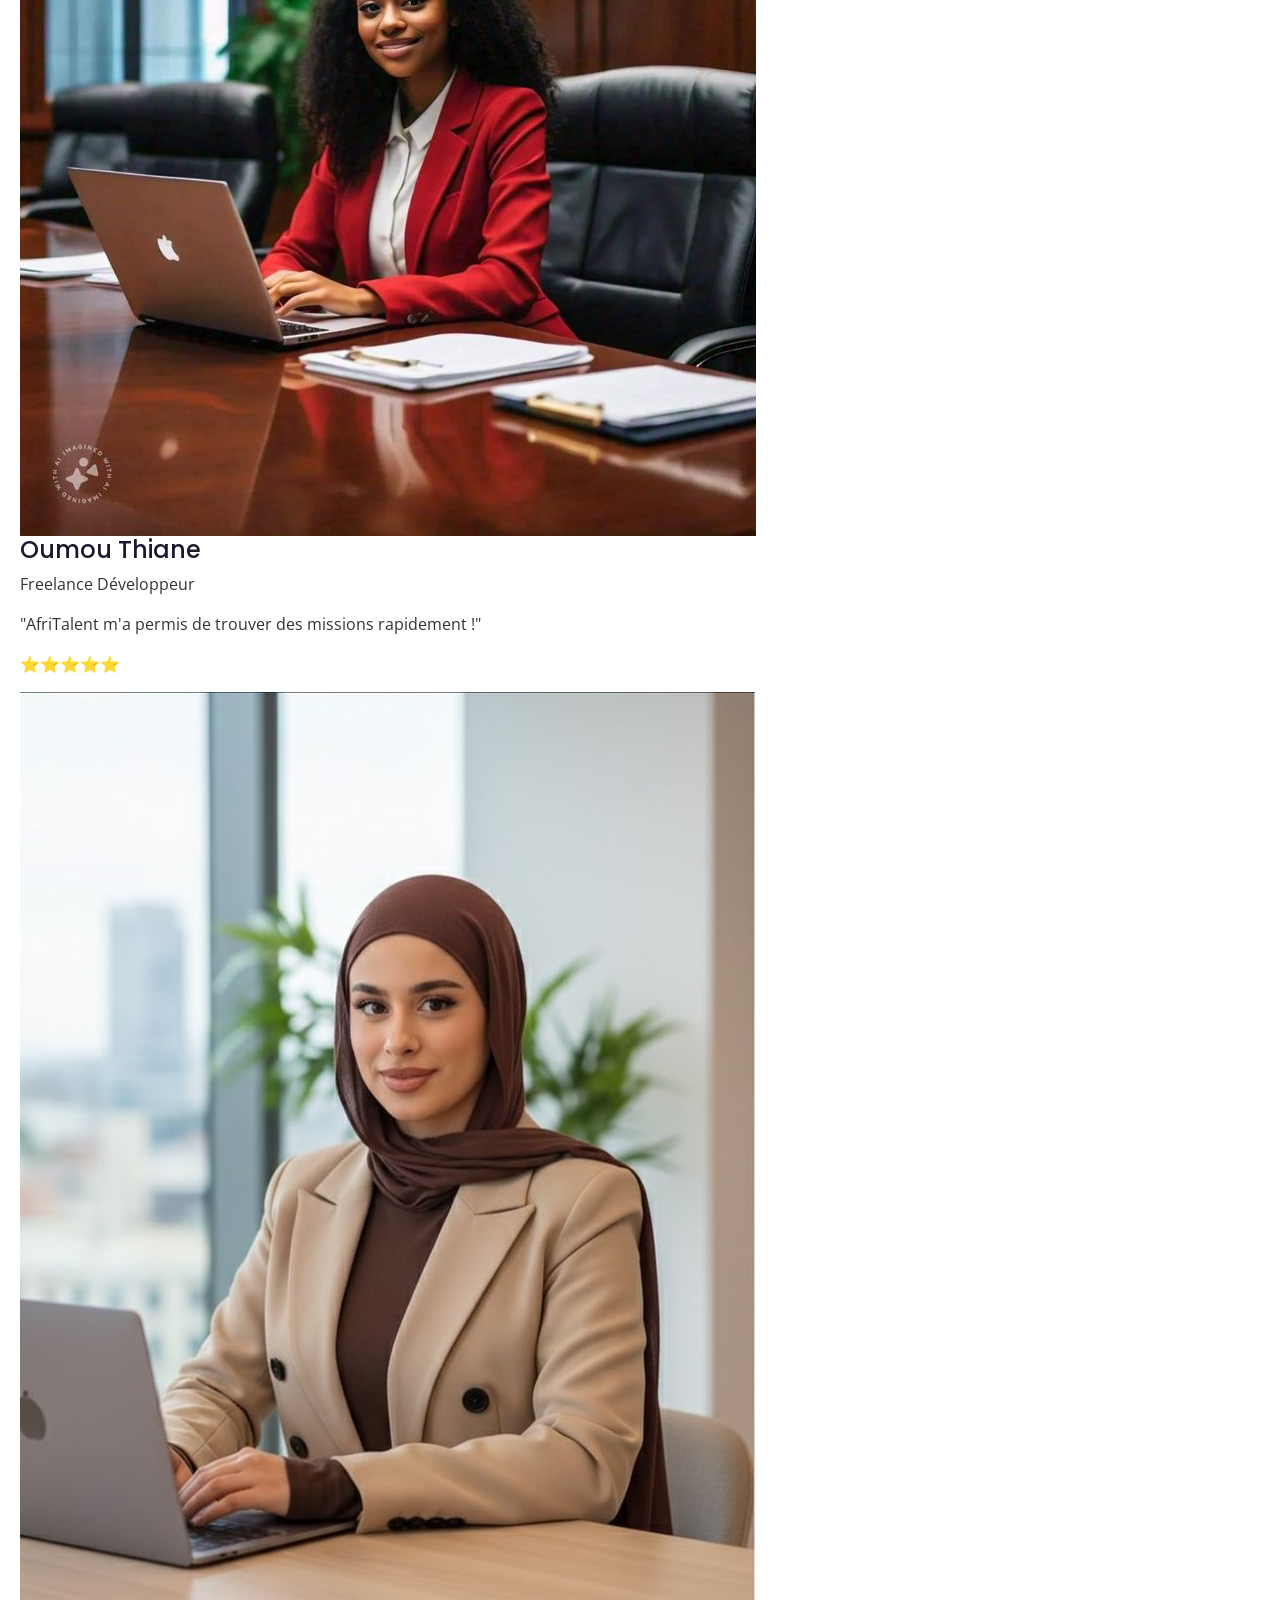
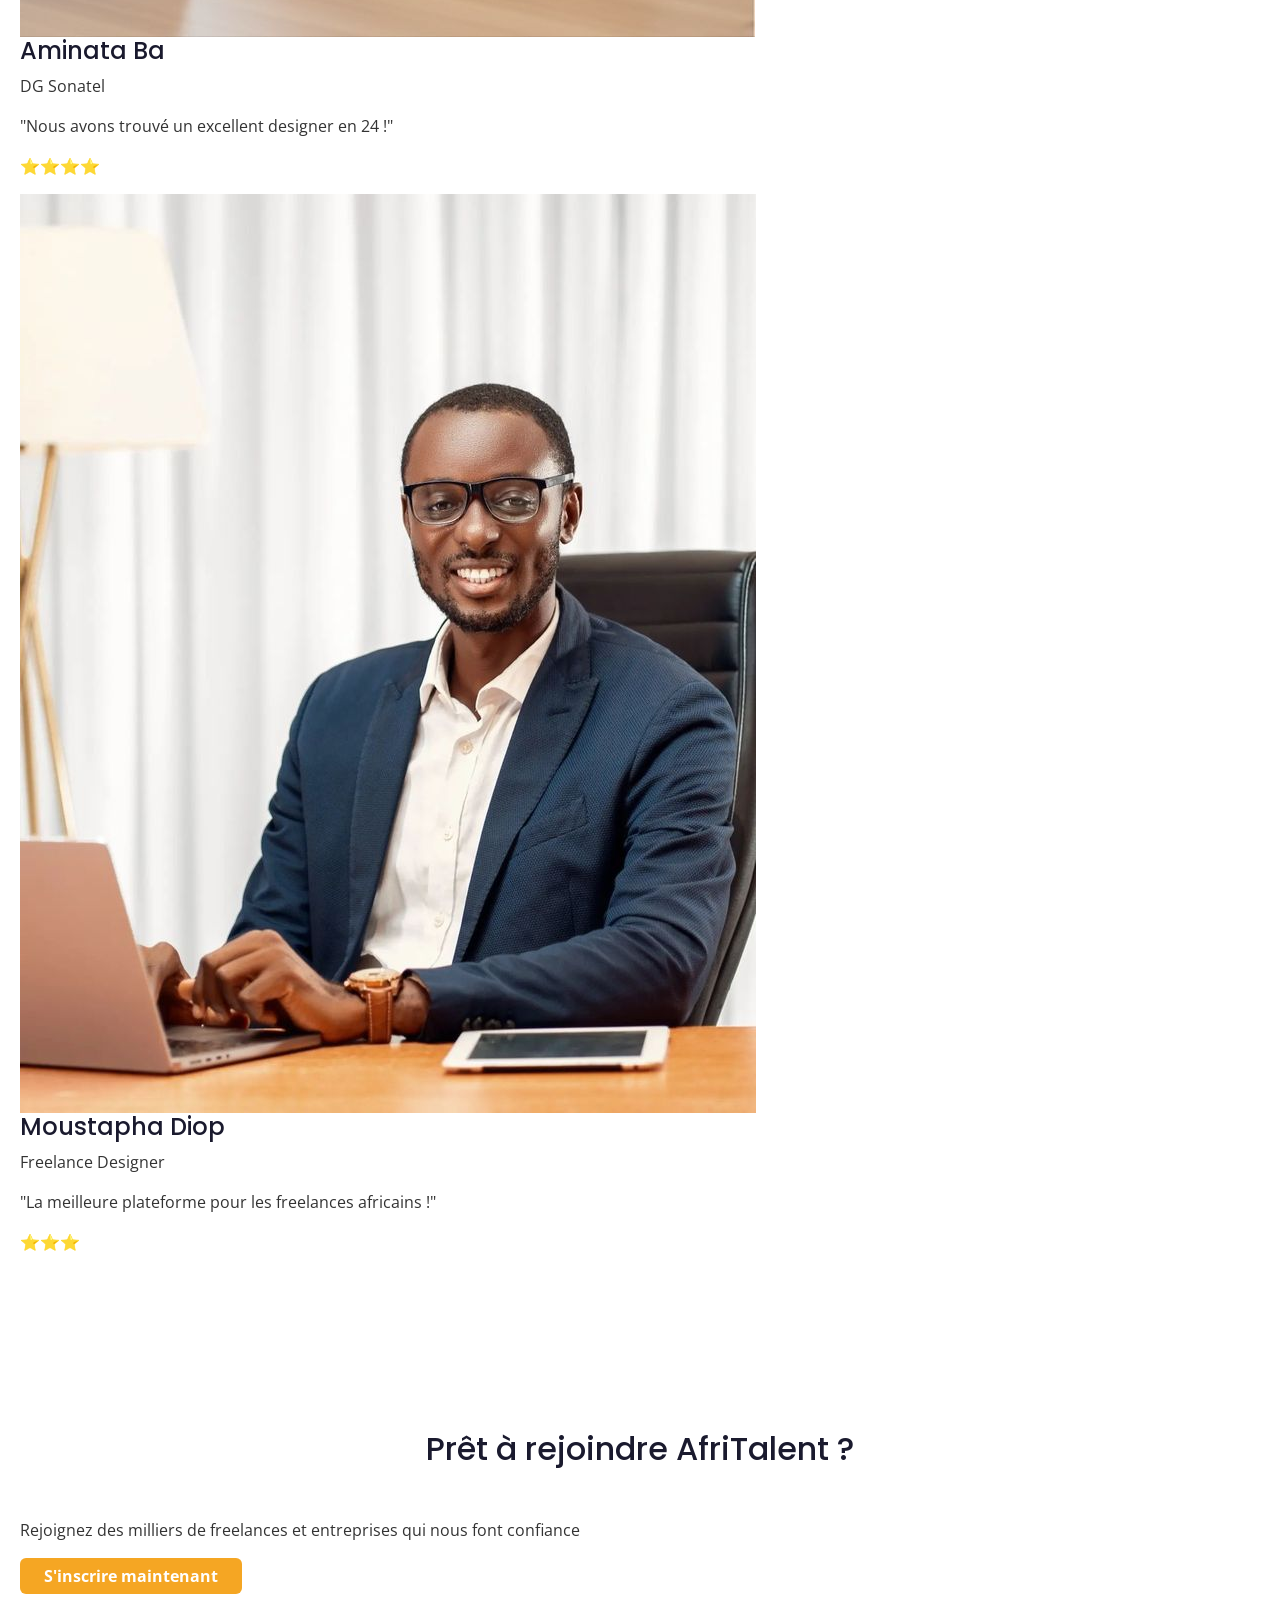
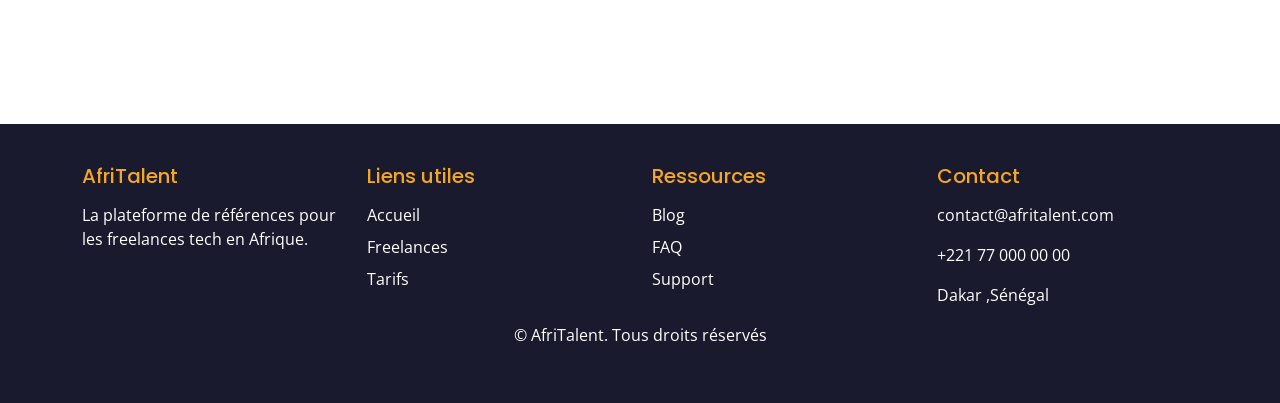
==== commit 1ce047ba: "Correction des cartes et amélioration freelances" ====
--- a/index.html
+++ b/index.html
@@ -8,6 +8,9 @@
 
    <!-- Bootstrap 5 via CDN : feuillet de style -->
    <link href="https://cdn.jsdelivr.net/npm/bootstrap@5.3.0/dist/css/bootstrap.min.css" rel="stylesheet">
+   <link rel="preconnect" href="https://fonts.googleapis.com">
+   <link rel="preconnect" href="https://fonts.gstatic.com" crossorigin>
+   <link href="https://fonts.googleapis.com/css2?family=Open+Sans:ital,wght@0,300..800;1,300..800&family=Poppins:ital,wght@0,100;0,200;0,300;0,400;0,500;0,600;0,700;0,800;0,900;1,100;1,200;1,300;1,400;1,500;1,600;1,700;1,800;1,900&display=swap" rel="stylesheet">
 
    <!-- votre feuille de style personnelle -->
    <link rel="stylesheet" href="css/style.css">
@@ -15,7 +18,7 @@
 
 <body>
    <header>
-      <nav class="navbar navbar-expand-lg navbar-dark bg-dark fixed-top">
+      <nav class="navbar navbar-expand-lg navbar-dark fixed-top">
          <div class="container">
             <a class="navbar-brand" href="index.html">
                <img src="images/AfriTalent logo.jpeg" alt="logo" height="50px">
@@ -48,17 +51,17 @@
 
          <div class="stats">
             <div class="stat">
-               <span class="compteur" data-target="2500">0</span>
+               <span class="compteur" data-target="2500">+2500</span>
                <p>Freelances</p>
             </div>
 
             <div class="stat">
-               <span class="compteur" data-target="800">0</span>
+               <span class="compteur" data-target="800">+800</span>
                <p>Entreprises</p>
             </div>
 
             <div class="stat">
-               <span class="compteur" data-target="12000">0</span>
+               <span class="compteur" data-target="12000">+12000</span>
                <p>Missions</p>
             </div>
          </div>
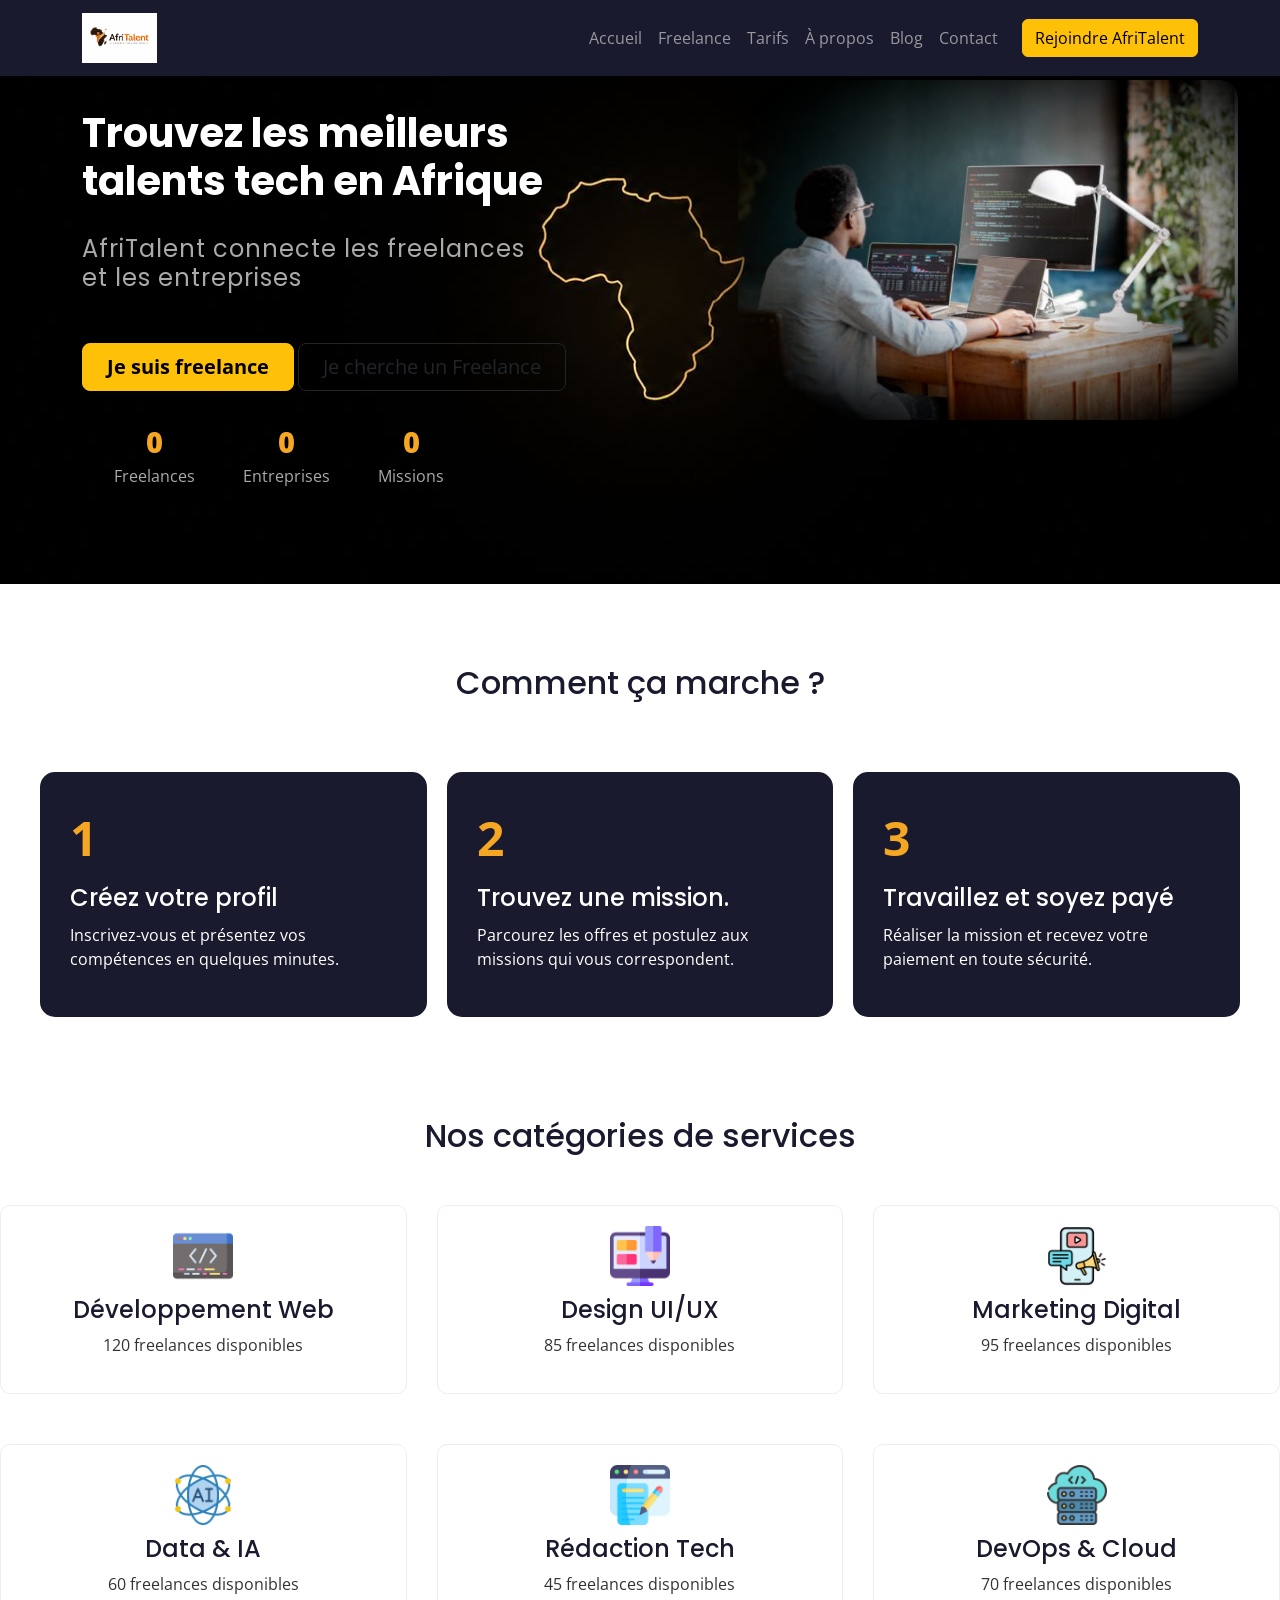
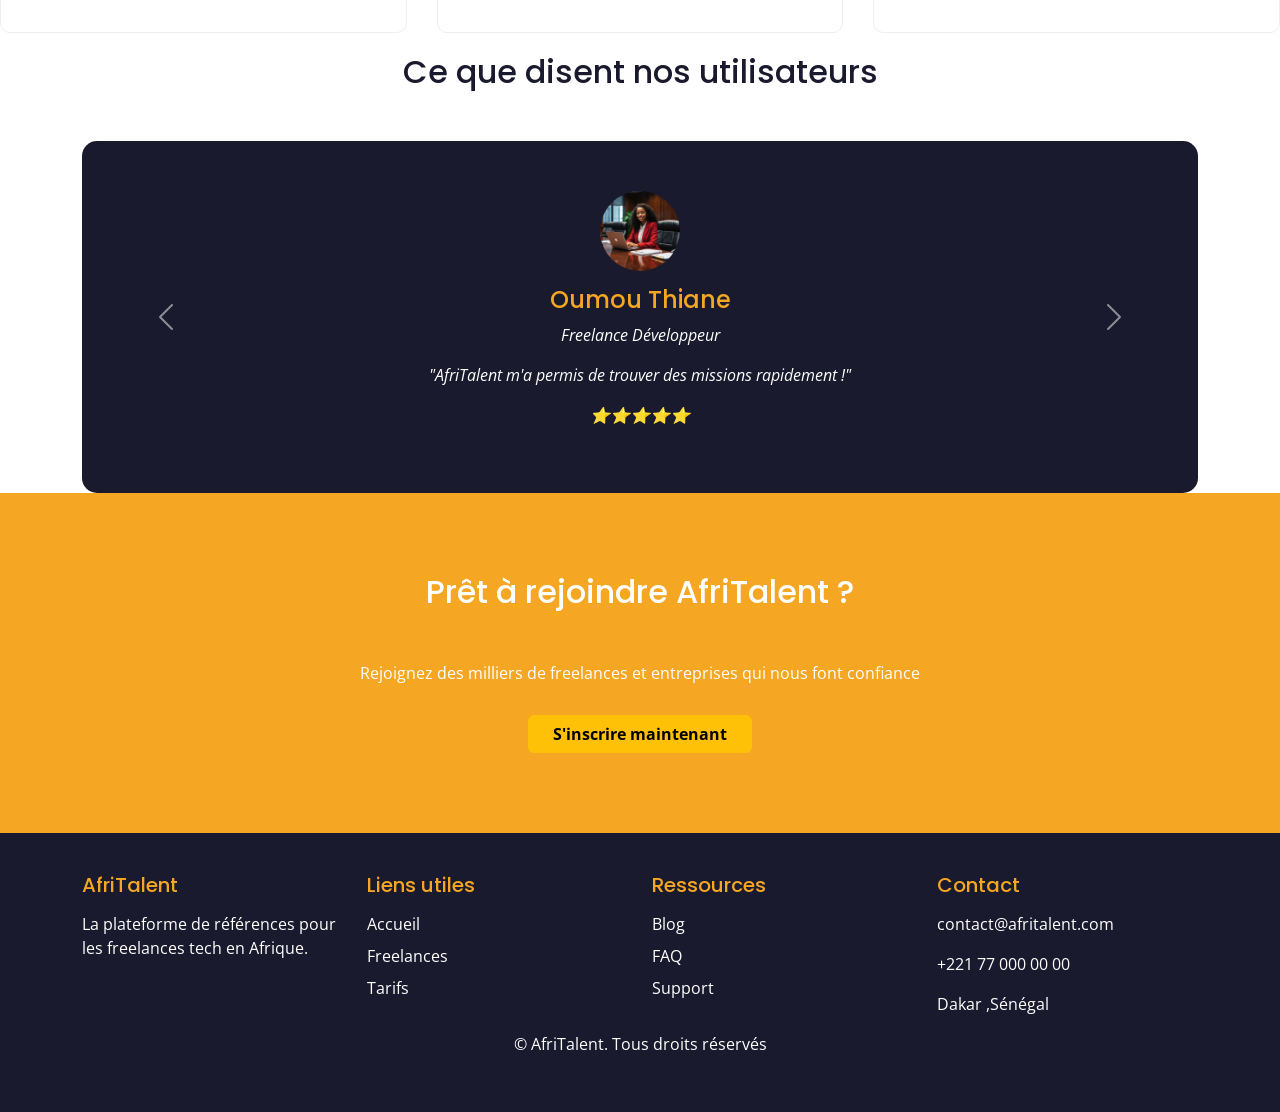
==== commit 53d0e8e7: "CSS: Bento Grid, section hero et catégories, effets hover" ====
--- a/index.html
+++ b/index.html
@@ -44,114 +44,149 @@
 
    <main>
       <section id="hero">
-         <h1>Trouvez les meilleurs talents tech en Afrique</h1>
-         <h2>AfriTalent connecte les freelances et les entreprises</h2>
-         <a href="freelances.html" class="btn btn-warning btn-lg fw-bold px-4">Je suis freelance</a>
-         <a href="freelances.html" class="btn btn-outline-dark btn-lg px-4">Je cherche un Freelance</a>
-
-         <div class="stats">
-            <div class="stat">
-               <span class="compteur" data-target="2500">+2500</span>
-               <p>Freelances</p>
-            </div>
-
-            <div class="stat">
-               <span class="compteur" data-target="800">+800</span>
-               <p>Entreprises</p>
-            </div>
-
-            <div class="stat">
-               <span class="compteur" data-target="12000">+12000</span>
-               <p>Missions</p>
+         <div class="container">
+            <div class="hero-content">
+               <div class="hero-texte">
+                  <h1>Trouvez les meilleurs talents tech en Afrique</h1>
+                  <h2>AfriTalent connecte les freelances <br>et les entreprises</h2>
+                  <a href="freelances.html" class="btn btn-warning btn-lg fw-bold px-4">Je suis freelance</a>
+                  <a href="freelances.html" class="btn btn-outline-dark btn-lg px-4">Je cherche un Freelance</a>
+               </div>
+                  
+               <div class="hero-image">
+                  <img src="images/hero.jpeg" alt="Freelance africain">
+               </div>
+            </div>   
+
+            <div class="stats">
+               <div class="stat">
+                  <span class="compteur" data-target="2500">0</span>
+                  <p>Freelances</p>
+               </div>
+
+               <div class="stat">
+                  <span class="compteur" data-target="800">0</span>
+                  <p>Entreprises</p>
+               </div>
+
+               <div class="stat">
+                  <span class="compteur" data-target="12000">0</span>
+                  <p>Missions</p>
+               </div>
             </div>
          </div>
       </section>
 
       <section id="comment-ca-marche">
          <h2>Comment ça marche ?</h2>
-         <div class="etape">
-            <span>1</span>
-            <h3>Créez votre profil</h3>
-            <p>Inscrivez-vous et présentez vos compétences en quelques minutes.</p>
-         </div>
-         <div class="etape">
-            <span>2</span>
-            <h3>Trouvez une mission.</h3>
-            <p>Parcourez les offres et postulez aux missions qui vous correspondent.</p>
-         </div>
-         <div class="etape">
-            <span>3</span>
-            <h3>Travaillez et soyez payé</h3>
-            <p>Réaliser la mission et recevez votre paiement en toute sécurité.</p>
-         </div>
+         <div class="bento-grid">
+
+            <div class="bento-item bento-large">
+               <span class="numero">1</span>
+               <h3>Créez votre profil</h3>
+               <p>Inscrivez-vous et présentez vos compétences en quelques minutes.</p>
+            </div>
+            <div class="bento-item">
+               <span class="numero">2</span>
+               <h3>Trouvez une mission.</h3>
+               <p>Parcourez les offres et postulez aux missions qui vous correspondent.</p>
+            </div>
+            <div class="bento-item">
+               <span class="numero">3</span>
+               <h3>Travaillez et soyez payé</h3>
+               <p>Réaliser la mission et recevez votre paiement en toute sécurité.</p>
+            </div>
+         </div>
+         
       </section>
 
       <section id="catégorie">
          <h2>Nos catégories de services</h2>
-
-         <div class="categories">
-            <img src="images/web-dev.png" alt="Développement Web">
-            <h3>Développement Web</h3>
-            <p>120 freelances disponibles</p>
-         </div>
-
-         <div class="categories">
-            <img src="images/Design.png" alt="Design UI/UX">
-            <h3>Design UI/UX</h3>
-            <p>85 freelances disponibles</p>
-         </div>
-
-         <div class="categories">
-            <img src="images/Marketing.png" alt="Marketing Digital">
-            <h3>Marketing Digital</h3>
-            <p>95 freelances disponibles</p>
-         </div>
-
-         <div class="categories">
-            <img src="images/IA.png" alt="Data & IA">
-            <h3>Data & IA</h3>
-            <p>60 freelances disponibles</p>
-         </div>
-
-         <div class="categories">
-            <img src="images/Tech.png" alt="Rédaction Tech">
-            <h3>Rédaction Tech</h3>
-            <p>45 freelances disponibles</p>
-         </div>
-
-         <div class="categories">
-            <img src="images/Cloud.png" alt="DevOps & Cloud">
-            <h3>DevOps & Cloud</h3>
-            <p>70 freelances disponibles</p>
+         <div class="categories-grid">
+            <div class="categories">
+               <img src="images/web-dev.png" alt="Développement Web">
+               <h3>Développement Web</h3>
+               <p>120 freelances disponibles</p>
+            </div>
+
+            <div class="categories">
+               <img src="images/Design.png" alt="Design UI/UX">
+               <h3>Design UI/UX</h3>
+               <p>85 freelances disponibles</p>
+            </div>
+
+            <div class="categories">
+               <img src="images/Marketing.png" alt="Marketing Digital">
+               <h3>Marketing Digital</h3>
+               <p>95 freelances disponibles</p>
+            </div>
+
+            <div class="categories">
+               <img src="images/IA.png" alt="Data & IA">
+               <h3>Data & IA</h3>
+               <p>60 freelances disponibles</p>
+            </div>
+
+            <div class="categories">
+               <img src="images/Tech.png" alt="Rédaction Tech">
+               <h3>Rédaction Tech</h3>
+               <p>45 freelances disponibles</p>
+            </div>
+
+            <div class="categories">
+               <img src="images/Cloud.png" alt="DevOps & Cloud">
+               <h3>DevOps & Cloud</h3>
+               <p>70 freelances disponibles</p>
+            </div>
          </div>
       </section>
 
       <section id="temoignage">
-         <h2>ce que disent nos utilisateurs</h2>
-
-         <div class="temoignage">
-            <img src="images/Avatar1.jpg" alt="Photo de Oumou Thiane">
-            <h3>Oumou Thiane</h3>
-            <p>Freelance Développeur</p>
-            <p>"AfriTalent m'a permis de trouver des missions rapidement !"</p>
-            <p>⭐⭐⭐⭐⭐</p>
-         </div>
-
-         <div class="temoignage">
-            <img src="images/Avatar2.jpg" alt="Photo de Aminata Ba ">
-            <h3>Aminata Ba</h3>
-            <p>DG Sonatel</p>
-            <p>"Nous avons trouvé un excellent designer en 24 !"</p>
-            <p>⭐⭐⭐⭐</p>
-         </div>
-
-         <div class="temoignage">
-            <img src="images/Avatar3.jpg" alt="Photo de Moustapha Diop">
-            <h3>Moustapha Diop</h3>
-            <p>Freelance Designer</p>
-            <p>"La meilleure plateforme pour les freelances africains !"</p>
-            <p>⭐⭐⭐</p>
-         </div>
+         <div class="container">
+            <h2>Ce que disent nos utilisateurs</h2>
+            <div id="carouselTemoignage" class="carousel slide" data-bs-ride="carousel">
+
+               <div class="carousel-inner">
+                  <div class="carousel-item active">
+                     <div class="temoignage text-center">
+                        <img src="images/Avatar1.jpg" alt="Photo de Oumou Thiane">
+                        <h3>Oumou Thiane</h3>
+                        <p>Freelance Développeur</p>
+                        <p>"AfriTalent m'a permis de trouver des missions rapidement !"</p>
+                        <p>⭐⭐⭐⭐⭐</p>
+                     </div>
+                  </div>
+
+                  <div class="carousel-item">
+                     <div class="temoignage text-center">
+                        <img src="images/Avatar2.jpg" alt="Photo de Aminata Ba ">
+                        <h3>Aminata Ba</h3>
+                        <p>DG Sonatel</p>
+                        <p>"Nous avons trouvé un excellent designer en 24 !"</p>
+                        <p>⭐⭐⭐⭐</p>
+                     </div>
+                  </div>
+
+                  <div class="carousel-item">
+                     <div class="temoignage text-center">
+                        <img src="images/Avatar3.jpg" alt="Photo de Moustapha Diop">
+                        <h3>Moustapha Diop</h3>
+                        <p>Freelance Designer</p>
+                        <p>"La meilleure plateforme pour les freelances africains !"</p>
+                        <p>⭐⭐⭐</p>
+                     </div>
+                  </div>
+               </div>   
+                  <button class="carousel-control-prev" type="button" data-bs-target="#carouselTemoignage" data-bs-slide="prev">
+                     <span class="carousel-control-prev-icon" aria-hidden="true"></span>
+                     <span class="visually-hidden">Précédent</span>
+                  </button>
+                  <button class="carousel-control-next" type="button" data-bs-target="#carouselTemoignage" data-bs-slide="next">
+                     <span class="carousel-control-next-icon" aria-hidden="true"></span>
+                     <span class="visually-hidden">Suivant</span>
+                  </button>
+            </div>
+         </div>  
       </section>
 
       <section id="cta">
--- a/css/style.css
+++ b/css/style.css
@@ -69,71 +69,155 @@
 footer ul li {
     margin-bottom: 8px;
 }
-
-/* HERO */
+footer {
+    margin-top: 0;
+}
+
+/* HERO DISPOSITION */
+.hero-content {
+    display: flex;
+    justify-content: space-between;
+    align-items: center;
+    gap: 40px;
+}
+
+.hero-texte {
+    flex: 1;
+    text-align: left;
+}
+
+.hero-image {
+    flex: 1;
+    text-align: right;
+    position: relative;
+    margin-right: -40px;
+}
+
+.hero-image img {
+    width: 100%;
+    max-width: 500px;
+    border-radius: 20px;
+}
+
+/* section */
+section h2{
+    text-align: center;
+    margin-bottom: 50px;
+}
+#hero h2{
+    text-align: left;
+    margin-top: 30px;
+}
+
+/* FOND */
 #hero{
-    padding: 150px 20px 80px;
-    text-align: center;
-    background-color: var(--couleur-secondaire);
-    color: white;
-}
-
-#hero h1{
-    color: white;
-    font-size: 3.5rem;
-}
-
-#hero h2{
-    color: var(--couleur-primaire);
-    font-size: 1.5rem;
-    margin-bottom: 30px;
+    background-image: url('../images/AfriqueTech.jpeg');
+    background-size: cover;
+    background-position: center;
+    background-repeat: no-repeat;
+    position: relative;
+    padding: 80px 0;
+    overflow: hidden;
+}
+
+/* TEXTE ET IMEGE DEVANT LE FOND */
+#hero .container {
+    position: relative;
+    z-index: 1;
+}
+
+/* FLEX GAUCHE/DROITE  */
+.hero-content {
+    display: flex;
+    align-items: center;
+    gap: 60px;
+}
+
+/* TEXTES BLANCS */
+#hero h1 { color: #fff; font-size: 3rem; font-weight: 800;}
+#hero h2 { color: #aaa; font-size: 1.1rem; font-weight: 400;}
+.text-orange {color: #f5a623;}
+
+/* IMAGE */
+.hero-image img {
+    width: 100%;
+    border-radius: 18px;
+    /* Fusionne l'image avec le fond sombre */
+    mix-blend-mode: luminosity;
+    /* Efface les bords progressivement */
+    mask-image: radial-gradient(ellipse 80% 80% at 55% 45%,black 30%, transparent 80% );
 }
 
 /* STATS */
-.stats {
-    text-align: center;
-}
-
-.stat span{
+.stat span { color: #f5a623; font-size: 1.8rem; font-weight: 800;}
+.stat p { color: #aaa;}
+.stats{
+    display: flex;
+    gap: 3rem;
+    margin-left: 2rem;
+    text-align: center;   
+}
+
+
+/* TYPOGRAPHIE EXPRESSIVE HERO */
+#hero h1 {
     font-size: 2.5rem;
     font-weight: bold;
+}
+
+#hero h2 {
+    font-size: 1.5rem;
+    font-weight: 400;
+    letter-spacing: 1px;
+}
+
+/* BENTO GRID COMMENT CA MARCHE */
+.bento-grid {
+    display: grid;
+    grid-template-columns: repeat(3, 1fr);
+    gap: 20px;
+    padding: 20px;
+}
+#comment-ca-marche {
+    padding: 80px 20px;
+} 
+.bento-item {
+    background-color: var(--couleur-secondaire);
+    color: white;
+    padding: 30px;
+    border-radius: 15px;
+}
+
+.bento-large {
+    grid-column: 1;
+    grid-row: 1;
+}
+.bento-item:last-child {
+    grid-column: 3;
+    grid-row: 1;
+}
+
+.bento-item:nth-child(2) {
+    grid-column: 2;
+    grid-row: 1;
+
+}
+
+.numero {
+    font-size: 3rem;
+    font-weight: bold;
+    display: block;
+    margin-bottom: 10px;
     color: var(--couleur-primaire);
 }
 
-/* SECTION */
-section {
-    padding: 80px 20px;
-}
-
-section h2 {
-    text-align: center;
-    margin-bottom: 50px;
-}
-
-/* CARTES */
-.card{
-    border: none;
-    border-radius: 10px;
-    box-shadow: 0 4px 15px rgba(0, 0, 0, 0.1);
-    transition: transform 0.3s ease;
-    padding: 20px;
-    margin-bottom: 20px;
-}
-
-.card:hover{
-    transform: translate(-5px);
-    box-shadow: 0 8px 25px rgba(0, 0, 0, 0.2);
-}
-
-.card img {
-    width: 80px;
-    height: 80px;
-    border-radius: 50%;
-    object-fit: cover;
+.bento-item h3 {
+    color: white;
+    margin-top: 10px;
     margin-bottom: 10px;
 }
 
-/* CATEGORIE */
+/* CATEGORIES HOVER */
 .categories {
     text-align: center;
     padding: 20px;
@@ -142,11 +226,27 @@
     transition: all 0.3s ease;
     margin-bottom: 20px;
 }
-
+.categories-grid {
+    display: grid;
+    grid-template-columns: repeat(3,1fr);
+    gap: 30px;
+    width: 100%;
+}
+
+#categorie {
+    padding: 80px 20px;
+}
 .categories:hover {
     background-color: var(--couleur-primaire);
-    color: white;
     transform: translateY(-5px);
+}
+
+.categories:hover h3 {
+    color: white;
+}
+
+.categories:hover p {
+    color: white;
 }
 
 .categories img {
@@ -155,15 +255,49 @@
     margin-bottom: 10px;
 }
 
-/* BOUTONS */
-.btn-warning {
+/* CAROUSEL TEMOIGNAGES */
+.carousel {
+    background-color: var(--couleur-secondaire);
+    padding: 50px;
+    border-radius: 15px;
+}
+
+.temoignage {
+    text-align: center;
+    color: white;
+}
+
+.temoignage img {
+    width: 80px;
+    height: 80px;
+    border-radius: 50px;
+    object-fit: cover;
+    margin-bottom: 15px;
+}
+
+.temoignage h3 {
+    color: var(--couleur-primaire);
+}
+
+.temoignage p {
+    color: white;
+    font-style: italic;
+}
+
+/* CTA */
+#cta {
+    text-align: center;
     background-color: var(--couleur-primaire);
-    border: none;
-    color: white;
-    font-weight: bold;
-}
-
-.btn-warning:hover {
-    background-color: #e09400;
-    color: white;
-}+    color: white;
+    padding: 80px 20px;
+}
+#cta h2 {
+    color: white;
+}
+#cta p {
+    color: white;
+    margin-bottom: 30px;
+}
+
+
+
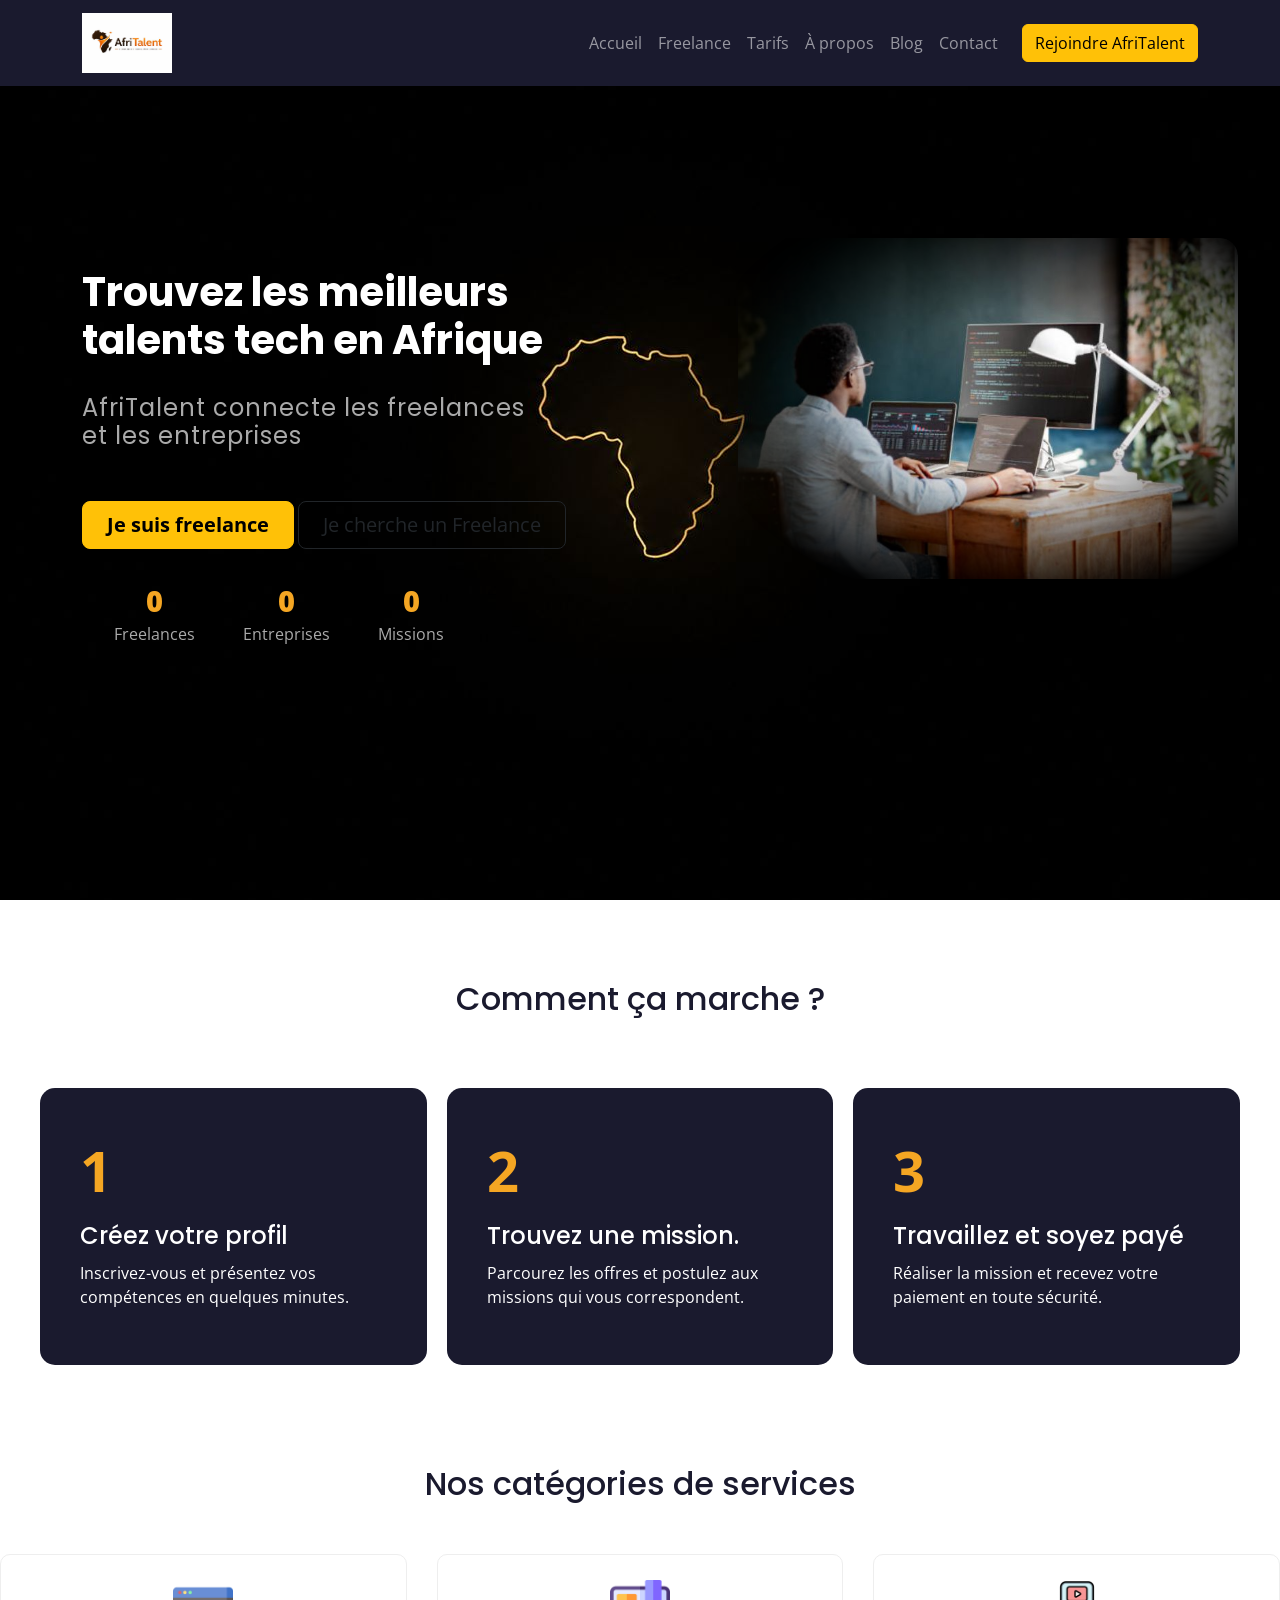
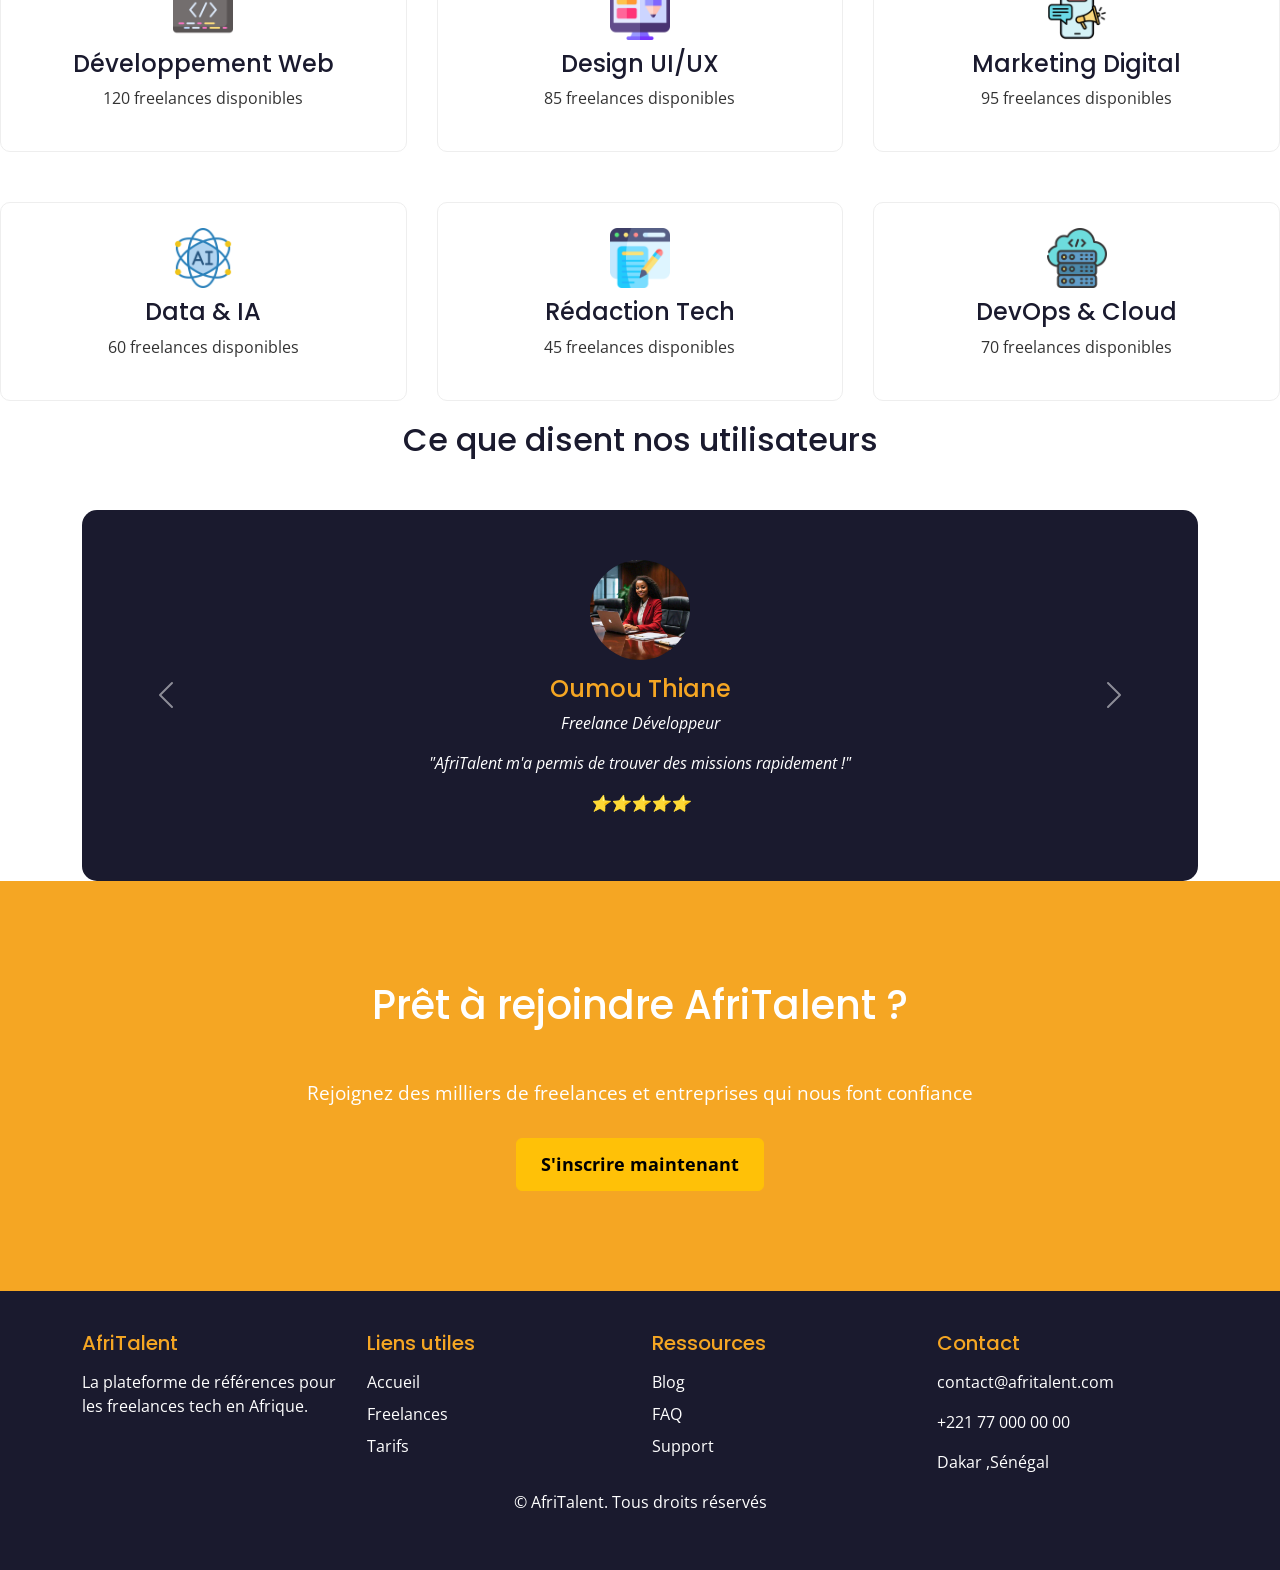
==== commit fc0d0e0c: "CSS: responsive design mobile et tablette, media queries" ====
--- a/index.html
+++ b/index.html
@@ -100,7 +100,7 @@
          
       </section>
 
-      <section id="catégorie">
+      <section class="categorie">
          <h2>Nos catégories de services</h2>
          <div class="categories-grid">
             <div class="categories">
--- a/css/style.css
+++ b/css/style.css
@@ -298,6 +298,759 @@
     color: white;
     margin-bottom: 30px;
 }
-
-
-
+/* CSS FREELANCE */
+#filtres {
+    text-align: center;
+    padding: 30px 20px;
+    background-color: #f8f8f8;
+    padding-top: 100px;
+}
+.filtre {
+    background-color: var(--couleur-secondaire);
+    border: 2px solid var(--couleur-primaire);
+    color: var(--couleur-primaire);
+    padding: 8px 20px;
+    border-radius: 25px;
+    margin: 5px;
+    cursor: pointer;
+    transition: all 0.3s ease;
+    font-weight: bold;
+}
+.filtre:hover {
+    background-color: var(--couleur-primaire);
+    color: white;
+}
+
+/* cartes */
+.card {
+    border: none;
+    border-radius: 10px;
+    transition: transform 0.3s ease;
+    padding: 20px;
+    margin-bottom: 10px;
+    background-color: var(--couleur-secondaire);
+    text-align: center;
+}
+.card:first-child {
+    margin-left: 10px;
+    margin-right: 10px;
+}
+
+.card:hover {
+    transform: translateY(-5px);
+    box-shadow: 0 8px 25px rgba(0, 0, 0, 0.2);
+}
+
+.card img {
+    width: 80px;
+    height: 80px;
+    border-radius: 50%;
+    object-fit: cover;
+    margin-bottom: 10px;
+    margin: auto;
+}
+.card p {
+    color: white;
+}
+.card h3 {
+    color: white;
+}
+.card li {
+    color: white;
+}
+
+/* TARIF */
+/* #tarifs .card {
+    height: 100%;
+} */
+#tarifs .btn {
+    margin-top: auto;
+}
+#tarifs h2 {
+    margin-top: 100px;
+}
+#tarifs h3 {
+    text-align: center;
+}
+#tarifs p {
+    text-align: center;
+}
+#tarifs li {
+    text-align: left;
+}
+#plan-pro {
+    padding-top: 45px; 
+}
+
+/* FAQ */
+#faq {
+    padding: 80px 20px;
+}
+/* FAQ ACCORDION */
+.accordion-item {
+    border: 1px solid #eee;
+    margin-bottom: 10px;
+    border-radius: 10px;
+}
+.accordion-button {
+    background-color: white;
+    color: var(--couleur-secondaire);
+    font-weight: bold;
+    border-radius: 10px;   
+}
+.accordion-button:not(.collapsed) {
+    background-color: var(--couleur-primaire);
+    color: white;
+}
+.accordion-body {
+    background-color: #f8f8f8;
+    border-radius: 0 0 10px 10px;
+}
+
+/* ABOUT */
+#histoire {
+    padding: 80px 20px;
+    background-color: #f8f8f8;
+    padding-top: 100px;
+}
+#histoire div {
+    display: flex;
+    gap: 40px;
+    align-items: center;
+    background-color: white;
+    padding: 40px;
+    border-radius: 20px;
+    box-shadow: 0 4px 15px rgba(0, 0, 0, 0.1);
+}
+#histoire p {
+    font-size: 1.2rem;
+    line-height: 1.8;
+    color: var(--couleur-texte);
+}
+#histoire img {
+    width: 400px;
+    height: 300px;
+    object-fit: cover;
+    border-radius: 15px;
+}
+
+#equipe .card img {
+    width: 80px;
+    height: 80px;
+    margin-bottom: 10px;   
+    border-radius: 50%;    
+}
+
+/* VALEURS */
+#valeurs {
+    padding: 80px 20px;
+}
+.valeur {
+    text-align: center;
+    padding: 30px;
+    border-radius: 15px;
+    background-color: var(--couleur-secondaire);
+    margin-bottom: 15px;
+    border: 1px solid #eee;
+    transition: all 0.3s ease, box-shadow 0.3s ease;
+    color: white;   
+}
+.valeur h3 {
+    margin-top: 20px;
+    color: var(--couleur-primaire);
+}
+
+/* CHIFFRES */
+#chiffres {
+    padding: 80px 20px;
+    background-color: var(--couleur-primaire);
+   color: var(--couleur-accent);
+   text-align: center;
+   border-radius: 15px;
+}
+#chiffres h2 {
+    color: var(--couleur-accent);
+}
+.chiffre {
+    display: inline-block;
+    margin:20px 40px;
+}
+.chiffre span {
+    font-size: 3rem;
+    font-weight: bold;   
+}
+
+/* CONTACT */
+#contact {
+    padding: 80px 20px;
+    padding-top: 100px;
+}
+.contact-wrapper {
+    display: flex;
+    gap: 60px;  
+    max-width: 1100px;
+    margin: 0 auto;
+
+}
+/* iframe */
+iframe {
+    margin-top: 200px;
+    border-radius: 15px;
+}
+/* Formulaire à gauche  */
+#formulaireContact {
+    flex: 2;
+    padding: 40px;
+    border-radius: 15px;
+    border: 1px solid #f5a623;
+    /* padding-bottom: 150px; */
+    background-color: var(--couleur-secondaire);
+}
+#formulaireContact label {
+    font-weight: 600;
+    color: white;
+    margin-bottom: 5px;
+    display: block;
+}
+#formulaireContact input,
+#formulaireContact select,
+#formulaireContact textarea {
+    width: 100%;
+    padding: 12px 15px;
+    border: 1px solid #f5a623;
+    border-radius: 8px;
+    margin-bottom: 25px;
+    font-family: var(--police-corps);
+    font-size: 1rem;
+}
+
+#formulaireContact textarea {
+    height: 150px;
+    resize: vertical;
+}
+    
+#formulaireContact button {
+    width: 100%;
+    padding: 14px;
+    font-size: 1rem;
+}
+/* coordonnées Section */
+.coordonnees {
+   background-color: var(--couleur-secondaire); 
+   padding: 32px 24px;
+   border-radius: 15px;
+   max-width: 480px;
+   color: white;
+   height: 400px;
+}
+.coordonnees h3 {
+   color: white;
+   font-size: 13px;
+   font-weight: 600;
+   letter-spacing: 0.12rem;
+   text-transform: uppercase;
+   margin-bottom: 28px;
+   padding-bottom: 16px;
+   border-bottom: 1px solid #2d3a52;
+   text-align: center;
+}
+/* Chaque ligne de contact */
+.coordonnees p {
+    display: flex;
+    align-items: center;
+    gap: 20px;
+    margin: 0 0 50px 0;
+}
+/* Icône dans un carré arrondi */
+.coordonnees p .icon-box {
+    width: 52px;
+    height: 52px;
+    border-radius: 12px;
+    display: flex ;
+    justify-content: center;
+    font-size: 22px;  
+}
+.coordonnees p.email .icon-box  {background-color: #1e3a5f;}
+.coordonnees p.phone .icon-box  {background-color: #3b1a14;}
+.coordonnees p.address .icon-box {background-color: #2b1a4a;}
+
+/* Bloc texte label + valeur */
+.coordonnees p .info {
+    display: flex;
+    flex-direction: column;
+    gap: 4px;
+}
+.coordonnees p .label {
+    font-size: 11px;
+    font-weight: 600;
+    letter-spacing: 0.1rem;
+    text-transform: uppercase;
+    color: #7a8aa0;
+}
+.coordonnees p a {
+    font-size: 17px;
+    font-weight: 600;
+    text-decoration: none;
+    color: #fff;
+}
+/* Email en bleue  */
+.coordonnees p.email a {
+    color: #4a9eff;
+}
+/* Téléphone en orange */
+.coordonnees p.phone a {
+    color: #e8884a;
+}
+
+/* RESPONSIVE DESIGN - COMMIT 5 */
+/* TABLETTE (768px) */
+@media (max-width: 768px) {
+    /* Navbar */
+    .navbar-bar img {
+        height: 35px;
+    }
+    .navbar-nav {
+        text-align: center;
+    }
+
+    /* Hero */
+    .hero-content {
+        flex-direction: row;
+        align-items: center;
+    }
+    .hero-texte {
+        text-align: center;
+    }
+    .hero-image img {
+        width: 100%;
+        max-width: 300px;
+    }
+    #hero h1 {
+        font-size: 2.5rem;
+    }
+    #hero h2 {
+        font-size: 1.2rem;
+    }
+
+    /* Stats */
+    .stats {
+        flex-direction: row;
+        gap: 20px;
+    }
+    
+    /* Bento Grid */
+    .bento-grid {
+        grid-template-columns: 1fr;
+    }
+    .bento-large,
+    .bento-item:nth-child(2),
+    .bento-item:last-child {
+        grid-column: auto;
+        grid-row: auto;
+    }
+
+    /* Numéro */
+    .numero {
+        font-size: 2rem;
+    }
+
+    /* Catégories */
+    #categories .row{
+        display: grid;
+        grid-template-columns: 1fr;
+    }
+
+    /* Carousel */
+    .carousel {
+        padding: 30px;
+    }
+    .temoignage img {
+        width: 60px;
+        height: 60px;
+    }
+    .temoignage h3 {
+        font-size: 1rem;
+    }
+
+    /* CTA */
+    #cta {
+        padding: 50px 20px;
+    }
+    #cta h2{
+        font-size: 1.5rem;
+    }
+    #cta p {
+        font-size: 0.9rem;
+    }
+
+    /* Filtres */
+    .filtres {
+        padding: 5px 10px;
+        font-size: 0.7rem;
+        margin: 3px;
+    }
+
+    /* Cartes */
+    .card {
+        margin-bottom: 20px;
+    }
+
+    /* Plan */
+    #plan-pro {
+        transform: scale(1);
+    }
+    #tarifs .card {
+        margin-bottom: 20px 
+    } 
+    .prix {
+        font-size: 1.5rem;
+    }
+    .badge {
+        font-size: 0.75rem;
+    }
+    #tarifs ul li {
+        font-size: 0.9rem;
+        padding: 6px 0;
+    }
+
+    /* FAQ */
+    .accordion-item {
+        margin-bottom: 5px;
+    }
+
+    /* Histoire */
+    #histoire div {
+        flex-direction: column;
+    }
+    #histoire img {
+        width: 100%;
+        height: auto;
+        max-width: 100%;
+    }
+
+    /* Equipe */
+    #equipe {
+        padding: 40px 20px;
+    }
+    #equipe .card {
+        margin-bottom: 20px;
+    }
+    #equipe .card img {
+        width: 80px;
+        height: 80px;
+    }
+    #equipe .card h3 {
+        font-size: 1rem;
+    }
+    #equipe .card p {
+        font-size: 0.9rem;
+    }
+
+    /* Valeurs */
+    .valeur h3{
+        font-size: 1.2rem;
+    }
+
+    /* Chiffres */
+    .chiffre {
+        margin: 10px 20px;
+    }
+
+    /* Contact */
+    #contact {
+        padding-top: 100px;
+    }
+    .contact-wrapper {
+        flex-direction: column;
+    }
+    .coordonnees {
+        border-left: none;
+        border-top: 3px solid var(--couleur-primaire);
+        padding-top: 30px;
+    }
+    .coordonnees h3 {
+        font-size: 1.2rem;
+    }
+    .coordonnees p {
+        font-size: 0.9rem;
+    }
+
+    #formulaireContact {
+        padding: 20px;
+    }
+    #formulaireContact input,
+    #formulaireContact select,
+    #formulaireContact textarea {
+        padding: 10px;
+        font-size: 0.9rem;
+    }
+    iframe {
+        margin-top: 50px;
+    }
+
+    /* Footer */
+    footer .row {
+        flex-direction: column;
+    }
+    footer .col-md-3 {
+        margin-bottom: 20px;
+    }
+
+}    
+    /* MOBILE (375px) */
+    @media (max-width: 375px) {
+
+        /* Navbar */
+        .navbar-brand img {
+            height: 30px;
+        }
+        
+        .navbar-nav {
+            text-align: center;
+        }
+        /* Hero */
+        #hero {
+            padding: 100px 15px 60px;
+        }
+        #hero h1 {
+            font-size: 1.8rem;
+        }
+        #hero h2 {
+            font-size: 1rem;
+        }
+
+        /* Stats */
+        .stat span {
+            font-size: 2rem;
+        }
+
+        /* Bento-grid */
+        .bento-item {
+            padding: 20px;
+        }
+        .numero {
+            font-size: 2rem;
+        }
+        
+        /* Catégories */
+        .categories-grid {
+           grid-template-columns: 1fr;
+           gap: 15px;
+        }
+        .categorie {
+            padding: 40px 15px;
+        }
+
+        /* Carousel */
+        .carousel {
+            padding: 20px;
+        }
+
+        /* CTA */
+        #cta {
+            padding: 40px 15px;
+        }
+        #cta h2 {
+            font-size: 1.3rem;
+        }
+        #cta .btn {
+            width: 100%;
+        }
+
+        /* Filtres */
+        .filtres {
+            padding: 5px 10px;
+            font-size: 0.7rem;
+            margin: 3px;
+        }
+
+        /* Cartes */
+        .card {
+            padding: 10px;
+        }
+        .card img {
+            width: 50px;
+            height: 50px;
+        }
+
+        /* Tarifs */
+        .tarifs {
+            padding: 40px 15px;
+        }
+
+        .prix {
+            font-size: 1.3rem;
+        }
+        .badge {
+            font-size: 0.7rem;
+        } 
+
+        /* FAQ */
+        .accordion-button {
+            font-size: 0.8rem;
+            padding: 10px;
+        }
+        .accordion-body {
+            font-size: 0.85rem;
+            padding: 10px;
+        }
+
+        /* Histoire */
+        #histoire div {
+            padding: 20px;
+        }
+        #histoire img {
+            height: 200px;
+        }
+
+        /* Equipe */
+        #equipe {
+            padding: 30px 15px;
+        }
+        #equipe .card img {
+            width: 60px;
+            height: 60px;
+        }
+        #equipe .card h3 {
+            font-size: 0.9rem;
+        }
+        #equipe .card p {
+            font-size: 0.8rem;
+        }
+
+        /* Valeurs */
+        .valeur {
+            padding: 15px;
+        }
+        .valeur h3 {
+            font-size: 1rem;
+        }
+
+        /* Chiffres */
+        .chiffre span {
+            font-size: 2rem;
+        }
+        /* Formulaire */
+        #contact {
+            padding-top: 80px;
+        }
+        #formulaireContact label {
+            font-size: 0.85rem;
+        }
+        #formulaireContact input,
+        #formulaireContact select,
+        #formulaireContact textarea {
+            padding: 8px;
+            font-size: 0.85rem;
+            margin-bottom: 15px;
+        }
+        #formulaireContact button {
+            padding: 12px;
+            font-size: 0.9rem;
+        }
+        .coordonnees {
+            padding: 20px 0;
+        }
+        .coordonnees h3 {
+            font-size: 1rem;
+        }
+        .coordonnees p {
+            font-size: 0.8rem;
+        }
+
+        /* Iframe */
+        iframe {
+            height: 200px;
+            margin-top: 20px;
+        }
+
+        /* Footer */
+        footer {
+            padding: 20px 0;
+        }
+        footer h5 {
+            font-size: 1rem;
+        }
+
+    }
+    @media (max-width: 568px) {
+        .categories-grid {
+            grid-template-columns: 1fr;
+        }
+    }
+
+    
+
+    /* DESKTOP (1200px+) */
+    @media (min-width: 1200px) {
+        /* Navbar */
+        .navbar-brand img {
+            height: 60px;
+        }
+
+        /* Hero */
+        #hero {
+            min-height: 100vh;
+            display: flex;
+            align-items: center;
+        }
+
+        /* Bento grid */
+        .bento-item {
+            padding: 40px;
+        }
+
+        /* Numéro */
+        .numero {
+            font-size: 3.5rem;
+        }
+
+        /* Catégorie */
+        .categories {
+            padding: 25px;
+        }
+
+        /* Carousel */
+        .temoignage img{
+            width: 100px;
+            height: 100px;
+        }
+
+        /* CTA */
+        #cta {
+            padding: 100px 20px;
+        }
+        #cta h2 {
+            font-size: 2.5rem;
+        }
+        #cta p {
+            font-size: 1.2rem;
+            margin-bottom: 30px;
+        }
+        #cta .btn {
+            font-size: 1.1rem;
+            padding: 12px 30px;
+        }
+
+      /* Cartes */
+        .card img {
+            width: 100px;
+            height: 100px;
+        }
+
+        /* Tarifs */
+        #tarifs .row {
+            align-items: center;
+        }
+        #tarifs .card {
+            height: 100%;
+        }
+
+        /* FAQ */
+        .accordion-button {
+            font-size: 1.1rem;
+        } 
+    }
+
+
+
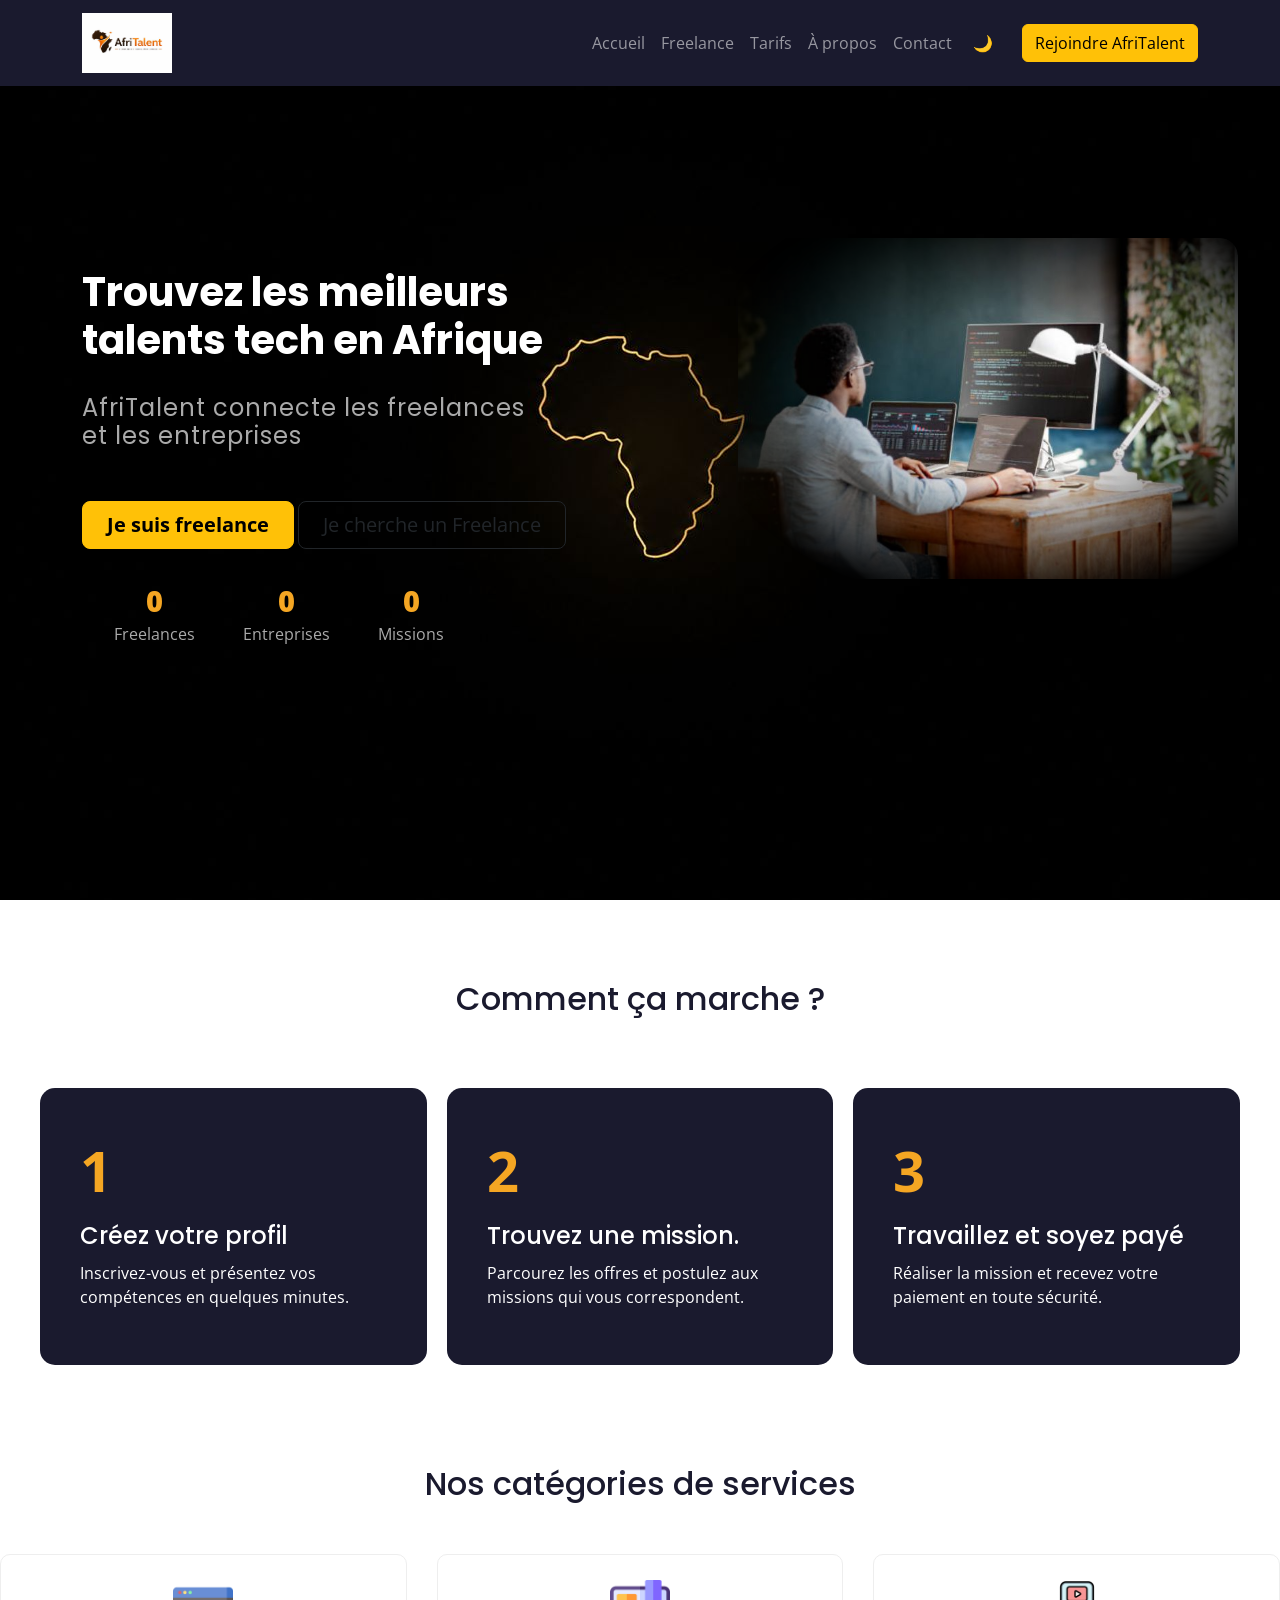
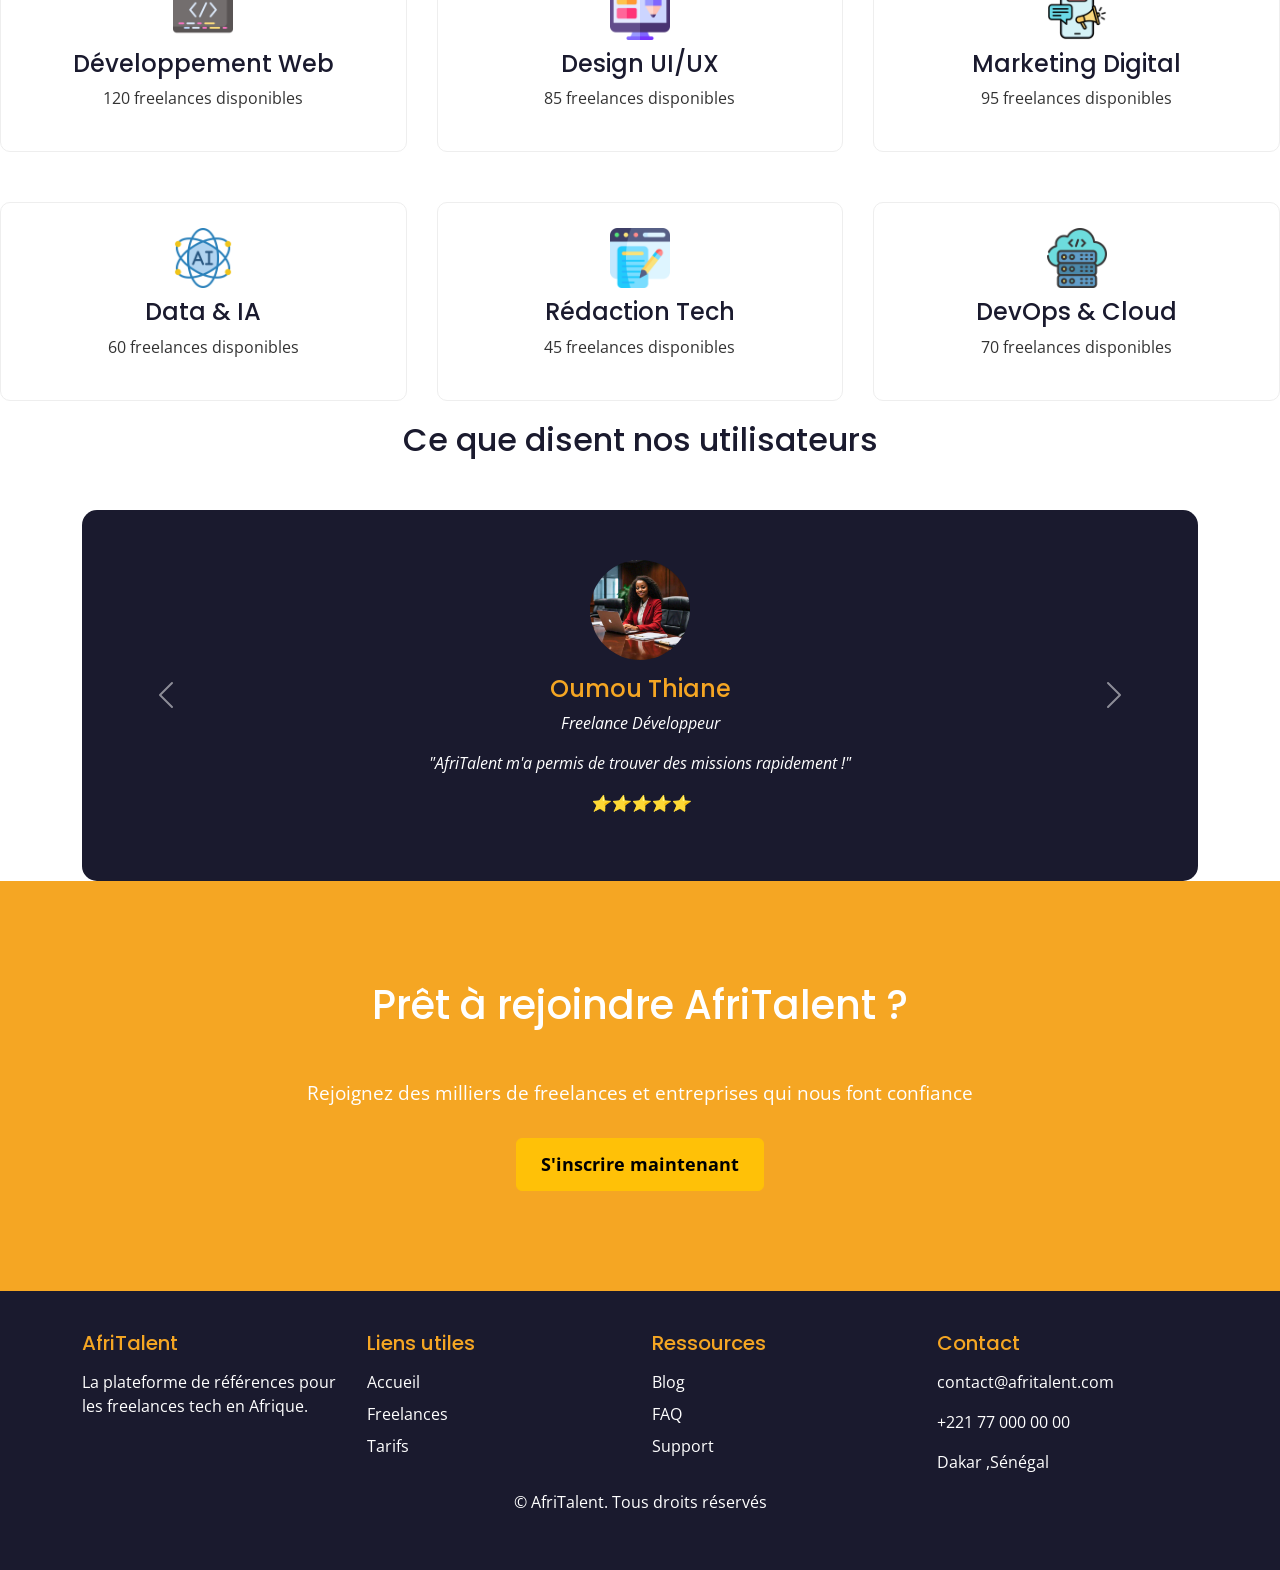
==== commit d260727a: "JS : dark mode avec localstorage, navbar dynamique au scroll" ====
--- a/index.html
+++ b/index.html
@@ -1,243 +1,249 @@
 <!DOCTYPE html>
 <html lang="fr">
 
-<head>
-   <meta charset="UTF-8">
-   <meta name="viewport" content="width=device-width, initial-scale=1.0">
-   <title>AfriTalent - Accueil</title>
-
-   <!-- Bootstrap 5 via CDN : feuillet de style -->
-   <link href="https://cdn.jsdelivr.net/npm/bootstrap@5.3.0/dist/css/bootstrap.min.css" rel="stylesheet">
-   <link rel="preconnect" href="https://fonts.googleapis.com">
-   <link rel="preconnect" href="https://fonts.gstatic.com" crossorigin>
-   <link href="https://fonts.googleapis.com/css2?family=Open+Sans:ital,wght@0,300..800;1,300..800&family=Poppins:ital,wght@0,100;0,200;0,300;0,400;0,500;0,600;0,700;0,800;0,900;1,100;1,200;1,300;1,400;1,500;1,600;1,700;1,800;1,900&display=swap" rel="stylesheet">
-
-   <!-- votre feuille de style personnelle -->
-   <link rel="stylesheet" href="css/style.css">
-</head>
-
-<body>
-   <header>
-      <nav class="navbar navbar-expand-lg navbar-dark fixed-top">
+   <head>
+      <meta charset="UTF-8">
+      <meta name="viewport" content="width=device-width, initial-scale=1.0">
+      <title>AfriTalent - Accueil</title>
+
+      <!-- Bootstrap 5 via CDN : feuillet de style -->
+      <link href="https://cdn.jsdelivr.net/npm/bootstrap@5.3.0/dist/css/bootstrap.min.css" rel="stylesheet">
+      <link rel="preconnect" href="https://fonts.googleapis.com">
+      <link rel="preconnect" href="https://fonts.gstatic.com" crossorigin>
+      <link href="https://fonts.googleapis.com/css2?family=Open+Sans:ital,wght@0,300..800;1,300..800&family=Poppins:ital,wght@0,100;0,200;0,300;0,400;0,500;0,600;0,700;0,800;0,900;1,100;1,200;1,300;1,400;1,500;1,600;1,700;1,800;1,900&display=swap" rel="stylesheet">
+
+      <!-- votre feuille de style personnelle -->
+      <link rel="stylesheet" href="css/style.css">
+   </head>
+   <!-- Bouton Retour en haut -->
+   <button id="btn-top" title="Retour en haut">
+      ⇧
+   </button>
+   <body>
+      <header>
+         <nav class="navbar navbar-expand-lg navbar-dark fixed-top">
+            <div class="container">
+               <a class="navbar-brand" href="index.html">
+                  <img src="images/AfriTalent logo.jpeg" alt="logo" height="50px">
+               </a>
+               <button class="navbar-toggler" type="button" data-bs-toggle="collapse" data-bs-target="#navMenu"
+                  aria-controls="navMenu" aria-expanded="false" aria-label="Toggle navigation">
+                  <span class="navbar-toggler-icon"></span>
+               </button>
+               <div class="collapse navbar-collapse" id="navMenu">
+                  <ul class="navbar-nav ms-auto">
+                     <li class="nav-item"><a class="nav-link" href="index.html">Accueil</a></li>
+                     <li class="nav-item"><a class="nav-link" href="freelances.html">Freelance</a></li>
+                     <li class="nav-item"><a class="nav-link" href="tarifs.html">Tarifs</a></li>
+                     <li class="nav-item"><a class="nav-link" href="about.html">À propos</a></li>
+                     <li class="nav-item"><a class="nav-link" href="contact.html">Contact</a></li>
+                  </ul>
+                  <!-- Toggle Dark Mode -->
+                  <button id="theme-toggle" class="btn btn-white rounded-circle">
+                     🌙
+                  </button>
+                  <a href="#" class="btn btn-warning ms-3">Rejoindre AfriTalent</a>
+               </div>
+            </div>
+         </nav>
+      </header>
+
+      <main>
+         <section id="hero">
+            <div class="container">
+               <div class="hero-content">
+                  <div class="hero-texte">
+                     <h1>Trouvez les meilleurs talents tech en Afrique</h1>
+                     <h2>AfriTalent connecte les freelances <br>et les entreprises</h2>
+                     <a href="freelances.html" class="btn btn-warning btn-lg fw-bold px-4">Je suis freelance</a>
+                     <a href="freelances.html" class="btn btn-outline-dark btn-lg px-4">Je cherche un Freelance</a>
+                  </div>
+                     
+                  <div class="hero-image">
+                     <img src="images/hero.jpeg" alt="Freelance africain">
+                  </div>
+               </div>   
+
+               <div class="stats">
+                  <div class="stat">
+                     <span class="compteur" data-target="2500">0</span>
+                     <p>Freelances</p>
+                  </div>
+
+                  <div class="stat">
+                     <span class="compteur" data-target="800">0</span>
+                     <p>Entreprises</p>
+                  </div>
+
+                  <div class="stat">
+                     <span class="compteur" data-target="12000">0</span>
+                     <p>Missions</p>
+                  </div>
+               </div>
+            </div>
+         </section>
+
+         <section id="comment-ca-marche">
+            <h2>Comment ça marche ?</h2>
+            <div class="bento-grid">
+
+               <div class="bento-item bento-large">
+                  <span class="numero">1</span>
+                  <h3>Créez votre profil</h3>
+                  <p>Inscrivez-vous et présentez vos compétences en quelques minutes.</p>
+               </div>
+               <div class="bento-item">
+                  <span class="numero">2</span>
+                  <h3>Trouvez une mission.</h3>
+                  <p>Parcourez les offres et postulez aux missions qui vous correspondent.</p>
+               </div>
+               <div class="bento-item">
+                  <span class="numero">3</span>
+                  <h3>Travaillez et soyez payé</h3>
+                  <p>Réaliser la mission et recevez votre paiement en toute sécurité.</p>
+               </div>
+            </div>
+            
+         </section>
+
+         <section class="categorie">
+            <h2>Nos catégories de services</h2>
+            <div class="categories-grid">
+               <div class="categories">
+                  <img src="images/web-dev.png" alt="Développement Web">
+                  <h3>Développement Web</h3>
+                  <p>120 freelances disponibles</p>
+               </div>
+
+               <div class="categories">
+                  <img src="images/Design.png" alt="Design UI/UX">
+                  <h3>Design UI/UX</h3>
+                  <p>85 freelances disponibles</p>
+               </div>
+
+               <div class="categories">
+                  <img src="images/Marketing.png" alt="Marketing Digital">
+                  <h3>Marketing Digital</h3>
+                  <p>95 freelances disponibles</p>
+               </div>
+
+               <div class="categories">
+                  <img src="images/IA.png" alt="Data & IA">
+                  <h3>Data & IA</h3>
+                  <p>60 freelances disponibles</p>
+               </div>
+
+               <div class="categories">
+                  <img src="images/Tech.png" alt="Rédaction Tech">
+                  <h3>Rédaction Tech</h3>
+                  <p>45 freelances disponibles</p>
+               </div>
+
+               <div class="categories">
+                  <img src="images/Cloud.png" alt="DevOps & Cloud">
+                  <h3>DevOps & Cloud</h3>
+                  <p>70 freelances disponibles</p>
+               </div>
+            </div>
+         </section>
+
+         <section id="temoignage">
+            <div class="container">
+               <h2>Ce que disent nos utilisateurs</h2>
+               <div id="carouselTemoignage" class="carousel slide" data-bs-ride="carousel">
+
+                  <div class="carousel-inner">
+                     <div class="carousel-item active">
+                        <div class="temoignage text-center">
+                           <img src="images/Avatar1.jpg" alt="Photo de Oumou Thiane">
+                           <h3>Oumou Thiane</h3>
+                           <p>Freelance Développeur</p>
+                           <p>"AfriTalent m'a permis de trouver des missions rapidement !"</p>
+                           <p>⭐⭐⭐⭐⭐</p>
+                        </div>
+                     </div>
+
+                     <div class="carousel-item">
+                        <div class="temoignage text-center">
+                           <img src="images/Avatar2.jpg" alt="Photo de Aminata Ba ">
+                           <h3>Aminata Ba</h3>
+                           <p>DG Sonatel</p>
+                           <p>"Nous avons trouvé un excellent designer en 24 !"</p>
+                           <p>⭐⭐⭐⭐</p>
+                        </div>
+                     </div>
+
+                     <div class="carousel-item">
+                        <div class="temoignage text-center">
+                           <img src="images/Avatar3.jpg" alt="Photo de Moustapha Diop">
+                           <h3>Moustapha Diop</h3>
+                           <p>Freelance Designer</p>
+                           <p>"La meilleure plateforme pour les freelances africains !"</p>
+                           <p>⭐⭐⭐</p>
+                        </div>
+                     </div>
+                  </div>   
+                     <button class="carousel-control-prev" type="button" data-bs-target="#carouselTemoignage" data-bs-slide="prev">
+                        <span class="carousel-control-prev-icon" aria-hidden="true"></span>
+                        <span class="visually-hidden">Précédent</span>
+                     </button>
+                     <button class="carousel-control-next" type="button" data-bs-target="#carouselTemoignage" data-bs-slide="next">
+                        <span class="carousel-control-next-icon" aria-hidden="true"></span>
+                        <span class="visually-hidden">Suivant</span>
+                     </button>
+               </div>
+            </div>  
+         </section>
+
+         <section id="cta">
+            <h2>Prêt à rejoindre AfriTalent ?</h2>
+            <p>Rejoignez des milliers de freelances et entreprises qui nous font confiance</p>
+            <a href="contact.html" class="btn btn-warning fw-bold px-4">S'inscrire maintenant</a>
+         </section>
+      </main>
+      <footer>
          <div class="container">
-            <a class="navbar-brand" href="index.html">
-               <img src="images/AfriTalent logo.jpeg" alt="logo" height="50px">
-            </a>
-            <button class="navbar-toggler" type="button" data-bs-toggle="collapse" data-bs-target="#navMenu"
-               aria-controls="navMenu" aria-expanded="false" aria-label="Toggle navigation">
-               <span class="navbar-toggler-icon"></span>
-            </button>
-            <div class="collapse navbar-collapse" id="navMenu">
-               <ul class="navbar-nav ms-auto">
-                  <li class="nav-item"><a class="nav-link" href="index.html">Accueil</a></li>
-                  <li class="nav-item"><a class="nav-link" href="freelances.html">Freelance</a></li>
-                  <li class="nav-item"><a class="nav-link" href="tarifs.html">Tarifs</a></li>
-                  <li class="nav-item"><a class="nav-link" href="about.html">À propos</a></li>
-                  <li class="nav-item"><a class="nav-link" href="blog.html">Blog</a></li>
-                  <li class="nav-item"><a class="nav-link" href="contact.html">Contact</a></li>
-               </ul>
-               <a href="#" class="btn btn-warning ms-3">Rejoindre AfriTalent</a>
-            </div>
+            <div class="row">
+               <div class="col-md-3">
+                  <h5>AfriTalent</h5>
+                  <p>La plateforme de références pour les freelances tech en Afrique.</p>
+               </div>
+
+               <div class="col-md-3">
+                  <h5>Liens utiles</h5>
+                  <ul>
+                     <li><a href="index.html">Accueil</a></li>
+                     <li><a href="freelances.html">Freelances</a></li>
+                     <li><a href="tarifs.html">Tarifs</a></li>
+                  </ul>
+               </div>
+
+               <div class="col-md-3">
+                  <h5>Ressources</h5>
+                  <ul>
+                     <li><a href="#">Blog</a></li>
+                     <li><a href="#">FAQ</a></li>
+                     <li><a href="#">Support</a></li>
+                  </ul>
+               </div>
+
+               <div class="col-md-3">
+                  <h5>Contact</h5>
+                  <p><a href="mailto:contact@afritalent.com">contact@afritalent.com</a></p>
+                  <p><a href="tel:+221770000000">+221 77 000 00 00</a></p>
+                  <p>Dakar ,Sénégal</p>
+               </div>
+            </div>
+            <p class="text-center">© <span id="annee"></span> AfriTalent. Tous droits réservés</p>
          </div>
-      </nav>
-   </header>
-
-   <main>
-      <section id="hero">
-         <div class="container">
-            <div class="hero-content">
-               <div class="hero-texte">
-                  <h1>Trouvez les meilleurs talents tech en Afrique</h1>
-                  <h2>AfriTalent connecte les freelances <br>et les entreprises</h2>
-                  <a href="freelances.html" class="btn btn-warning btn-lg fw-bold px-4">Je suis freelance</a>
-                  <a href="freelances.html" class="btn btn-outline-dark btn-lg px-4">Je cherche un Freelance</a>
-               </div>
-                  
-               <div class="hero-image">
-                  <img src="images/hero.jpeg" alt="Freelance africain">
-               </div>
-            </div>   
-
-            <div class="stats">
-               <div class="stat">
-                  <span class="compteur" data-target="2500">0</span>
-                  <p>Freelances</p>
-               </div>
-
-               <div class="stat">
-                  <span class="compteur" data-target="800">0</span>
-                  <p>Entreprises</p>
-               </div>
-
-               <div class="stat">
-                  <span class="compteur" data-target="12000">0</span>
-                  <p>Missions</p>
-               </div>
-            </div>
-         </div>
-      </section>
-
-      <section id="comment-ca-marche">
-         <h2>Comment ça marche ?</h2>
-         <div class="bento-grid">
-
-            <div class="bento-item bento-large">
-               <span class="numero">1</span>
-               <h3>Créez votre profil</h3>
-               <p>Inscrivez-vous et présentez vos compétences en quelques minutes.</p>
-            </div>
-            <div class="bento-item">
-               <span class="numero">2</span>
-               <h3>Trouvez une mission.</h3>
-               <p>Parcourez les offres et postulez aux missions qui vous correspondent.</p>
-            </div>
-            <div class="bento-item">
-               <span class="numero">3</span>
-               <h3>Travaillez et soyez payé</h3>
-               <p>Réaliser la mission et recevez votre paiement en toute sécurité.</p>
-            </div>
-         </div>
-         
-      </section>
-
-      <section class="categorie">
-         <h2>Nos catégories de services</h2>
-         <div class="categories-grid">
-            <div class="categories">
-               <img src="images/web-dev.png" alt="Développement Web">
-               <h3>Développement Web</h3>
-               <p>120 freelances disponibles</p>
-            </div>
-
-            <div class="categories">
-               <img src="images/Design.png" alt="Design UI/UX">
-               <h3>Design UI/UX</h3>
-               <p>85 freelances disponibles</p>
-            </div>
-
-            <div class="categories">
-               <img src="images/Marketing.png" alt="Marketing Digital">
-               <h3>Marketing Digital</h3>
-               <p>95 freelances disponibles</p>
-            </div>
-
-            <div class="categories">
-               <img src="images/IA.png" alt="Data & IA">
-               <h3>Data & IA</h3>
-               <p>60 freelances disponibles</p>
-            </div>
-
-            <div class="categories">
-               <img src="images/Tech.png" alt="Rédaction Tech">
-               <h3>Rédaction Tech</h3>
-               <p>45 freelances disponibles</p>
-            </div>
-
-            <div class="categories">
-               <img src="images/Cloud.png" alt="DevOps & Cloud">
-               <h3>DevOps & Cloud</h3>
-               <p>70 freelances disponibles</p>
-            </div>
-         </div>
-      </section>
-
-      <section id="temoignage">
-         <div class="container">
-            <h2>Ce que disent nos utilisateurs</h2>
-            <div id="carouselTemoignage" class="carousel slide" data-bs-ride="carousel">
-
-               <div class="carousel-inner">
-                  <div class="carousel-item active">
-                     <div class="temoignage text-center">
-                        <img src="images/Avatar1.jpg" alt="Photo de Oumou Thiane">
-                        <h3>Oumou Thiane</h3>
-                        <p>Freelance Développeur</p>
-                        <p>"AfriTalent m'a permis de trouver des missions rapidement !"</p>
-                        <p>⭐⭐⭐⭐⭐</p>
-                     </div>
-                  </div>
-
-                  <div class="carousel-item">
-                     <div class="temoignage text-center">
-                        <img src="images/Avatar2.jpg" alt="Photo de Aminata Ba ">
-                        <h3>Aminata Ba</h3>
-                        <p>DG Sonatel</p>
-                        <p>"Nous avons trouvé un excellent designer en 24 !"</p>
-                        <p>⭐⭐⭐⭐</p>
-                     </div>
-                  </div>
-
-                  <div class="carousel-item">
-                     <div class="temoignage text-center">
-                        <img src="images/Avatar3.jpg" alt="Photo de Moustapha Diop">
-                        <h3>Moustapha Diop</h3>
-                        <p>Freelance Designer</p>
-                        <p>"La meilleure plateforme pour les freelances africains !"</p>
-                        <p>⭐⭐⭐</p>
-                     </div>
-                  </div>
-               </div>   
-                  <button class="carousel-control-prev" type="button" data-bs-target="#carouselTemoignage" data-bs-slide="prev">
-                     <span class="carousel-control-prev-icon" aria-hidden="true"></span>
-                     <span class="visually-hidden">Précédent</span>
-                  </button>
-                  <button class="carousel-control-next" type="button" data-bs-target="#carouselTemoignage" data-bs-slide="next">
-                     <span class="carousel-control-next-icon" aria-hidden="true"></span>
-                     <span class="visually-hidden">Suivant</span>
-                  </button>
-            </div>
-         </div>  
-      </section>
-
-      <section id="cta">
-         <h2>Prêt à rejoindre AfriTalent ?</h2>
-         <p>Rejoignez des milliers de freelances et entreprises qui nous font confiance</p>
-         <a href="contact.html" class="btn btn-warning fw-bold px-4">S'inscrire maintenant</a>
-      </section>
-   </main>
-   <footer>
-      <div class="container">
-         <div class="row">
-            <div class="col-md-3">
-               <h5>AfriTalent</h5>
-               <p>La plateforme de références pour les freelances tech en Afrique.</p>
-            </div>
-
-            <div class="col-md-3">
-               <h5>Liens utiles</h5>
-               <ul>
-                  <li><a href="index.html">Accueil</a></li>
-                  <li><a href="freelances.html">Freelances</a></li>
-                  <li><a href="tarifs.html">Tarifs</a></li>
-               </ul>
-            </div>
-
-            <div class="col-md-3">
-               <h5>Ressources</h5>
-               <ul>
-                  <li><a href="#">Blog</a></li>
-                  <li><a href="#">FAQ</a></li>
-                  <li><a href="#">Support</a></li>
-               </ul>
-            </div>
-
-            <div class="col-md-3">
-               <h5>Contact</h5>
-               <p><a href="mailto:contact@afritalent.com">contact@afritalent.com</a></p>
-               <p><a href="tel:+221770000000">+221 77 000 00 00</a></p>
-               <p>Dakar ,Sénégal</p>
-            </div>
-         </div>
-         <p class="text-center">© <span id="annee"></span> AfriTalent. Tous droits réservés</p>
-      </div>
-   </footer>
-
-   <!-- Bootstrap 5 via CDN : script JavaScript -->
-   <script src="https://cdn.jsdelivr.net/npm/bootstrap@5.3.0/dist/js/bootstrap.bundle.min.js"></script>
-
-   <!-- votre script javaScript  -->
-   <script src="js/main.js"></script>
-
-</body>
+      </footer>
+
+      <!-- Bootstrap 5 via CDN : script JavaScript -->
+      <script src="https://cdn.jsdelivr.net/npm/bootstrap@5.3.0/dist/js/bootstrap.bundle.min.js"></script>
+
+      <!-- votre script javaScript  -->
+      <script src="js/main.js"></script>
+
+   </body>
 
 </html>
--- a/css/style.css
+++ b/css/style.css
@@ -360,9 +360,6 @@
 }
 
 /* TARIF */
-/* #tarifs .card {
-    height: 100%;
-} */
 #tarifs .btn {
     margin-top: auto;
 }
@@ -1052,5 +1049,77 @@
         } 
     }
 
-
-
+    /* Commit 6
+    DARK MODE */
+
+    body.dark-mode {
+        background-color: #121212;
+        color: white;
+    }
+
+    body.dark-mode h1,
+    body.dark-mode h2,
+    body.dark-mode h3,
+    body.dark-mode P,
+    body.dark-mode li,
+    body.dark-mode div,
+    body.dark-mode label {
+        color: white;
+    }
+
+    /* Conserver les couleurs des valeurs */
+    body.dark-mode .valeur h3 {
+        color: var(--couleur-primaire);
+    }
+    /* Conserver les couleurs des temoignages */
+    body.dark-mode .temoignage h3 {
+        color: var(--couleur-primaire);
+    }
+    body.dark-mode .card,
+    body.dark-mode .valeur,
+    body.dark-mode .coordonnees,
+    body.dark-mode #formulaireContact,
+    body.dark-mode #histoire div,
+    body.dark-mode .bento-item,
+    body.dark-mode .accordion-body {
+        background-color: #1f1f1f;
+    }
+
+    body.dark-mode #histoire p {
+        color: white;
+    }
+
+    body.dark-mode #filtres,
+    body.dark-mode #histoire {
+        background-color: #181818;
+    }
+
+    /* NAVBAR DYNAMIQUE */
+    .navbar {
+        transition: all 0.3s ease;
+    }
+    .navbar-scroll {
+        background-color: rgba(26, 26, 46, 0.95) !important;
+        box-shadow: 0 4px 15px rgba(0, 0, 0, 0.3);
+        padding-top: 5px;
+        padding-bottom: 5px;
+    }
+
+    /* RETOUR TOP */
+
+    #btn-top {
+        position: fixed;
+        bottom: 20px;
+        right: 20px;
+        height: 50px;
+        border: none;
+        border-radius: 50%;
+        background-color: var(--couleur-primaire);
+        color: white;
+        font-size: 24px;
+        cursor: pointer;
+    }
+    #btn-top:hover {
+        transform: scale(1.1);
+    }
+
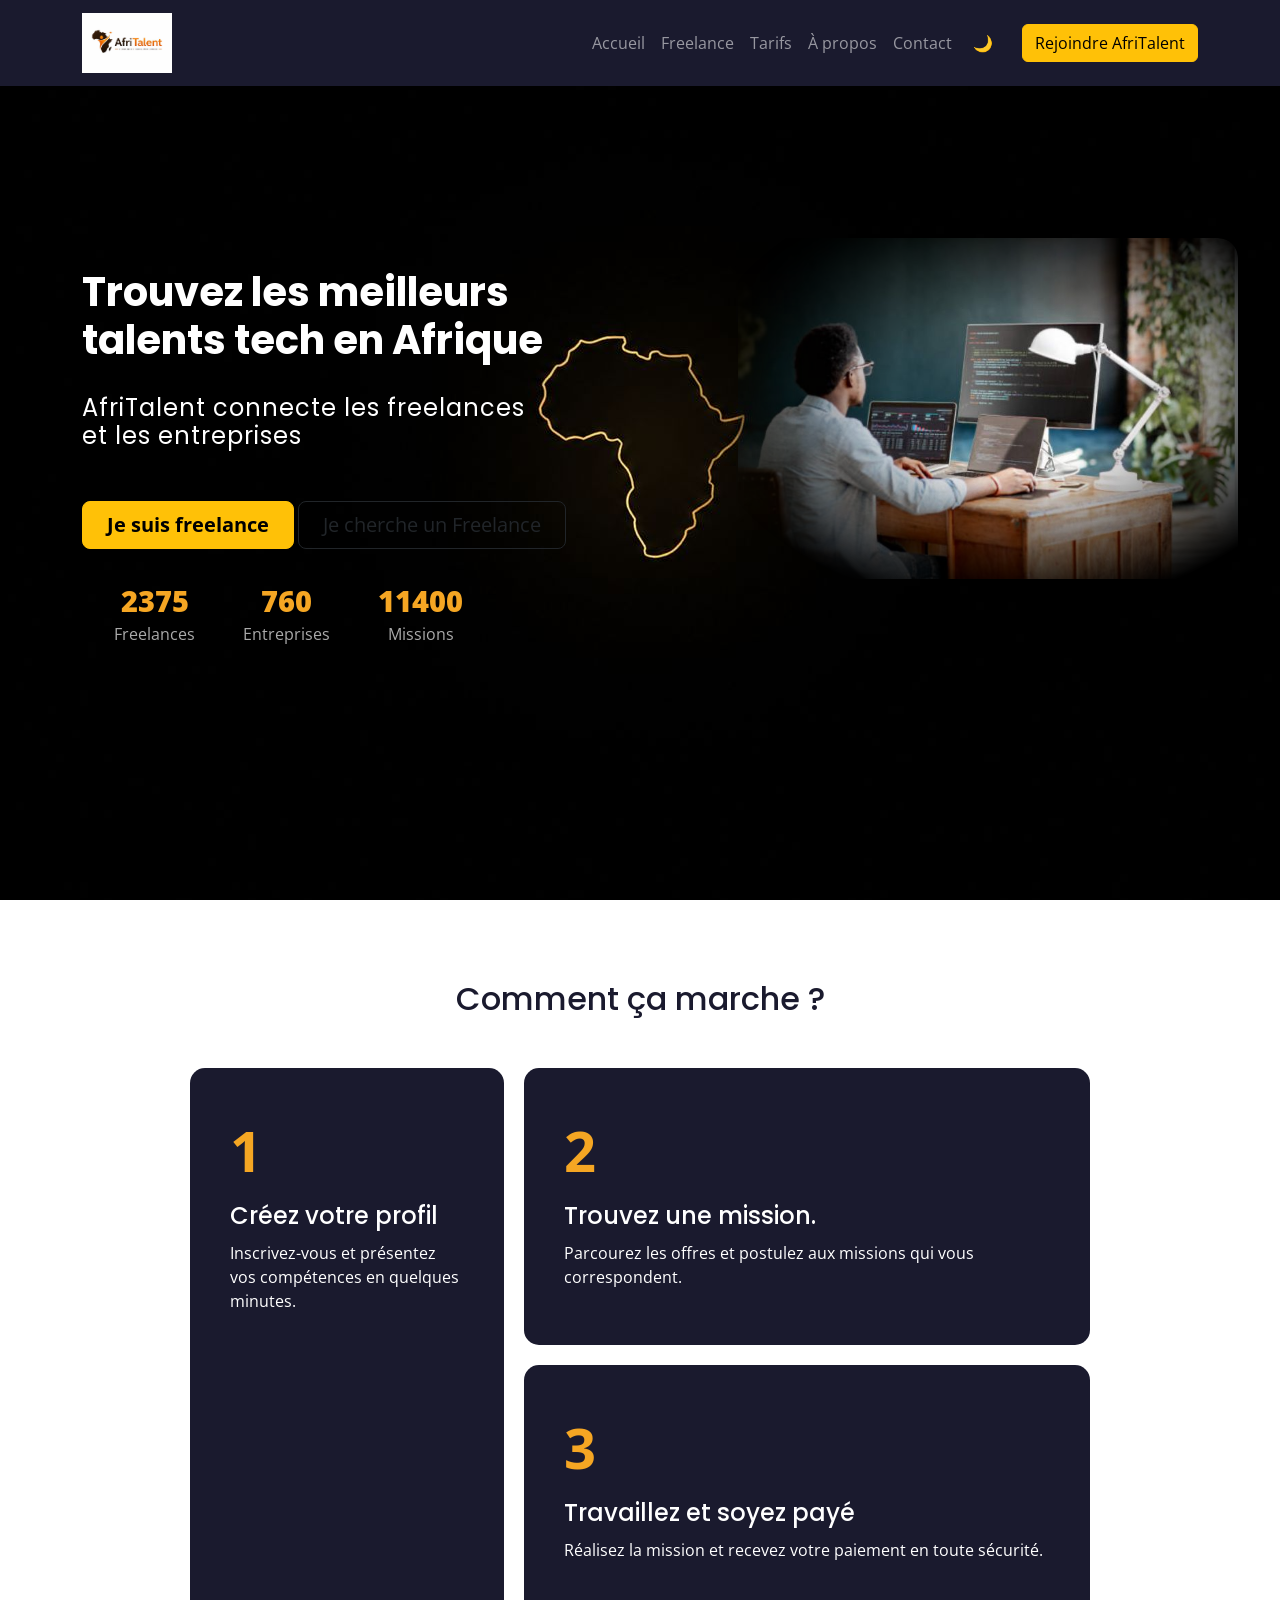
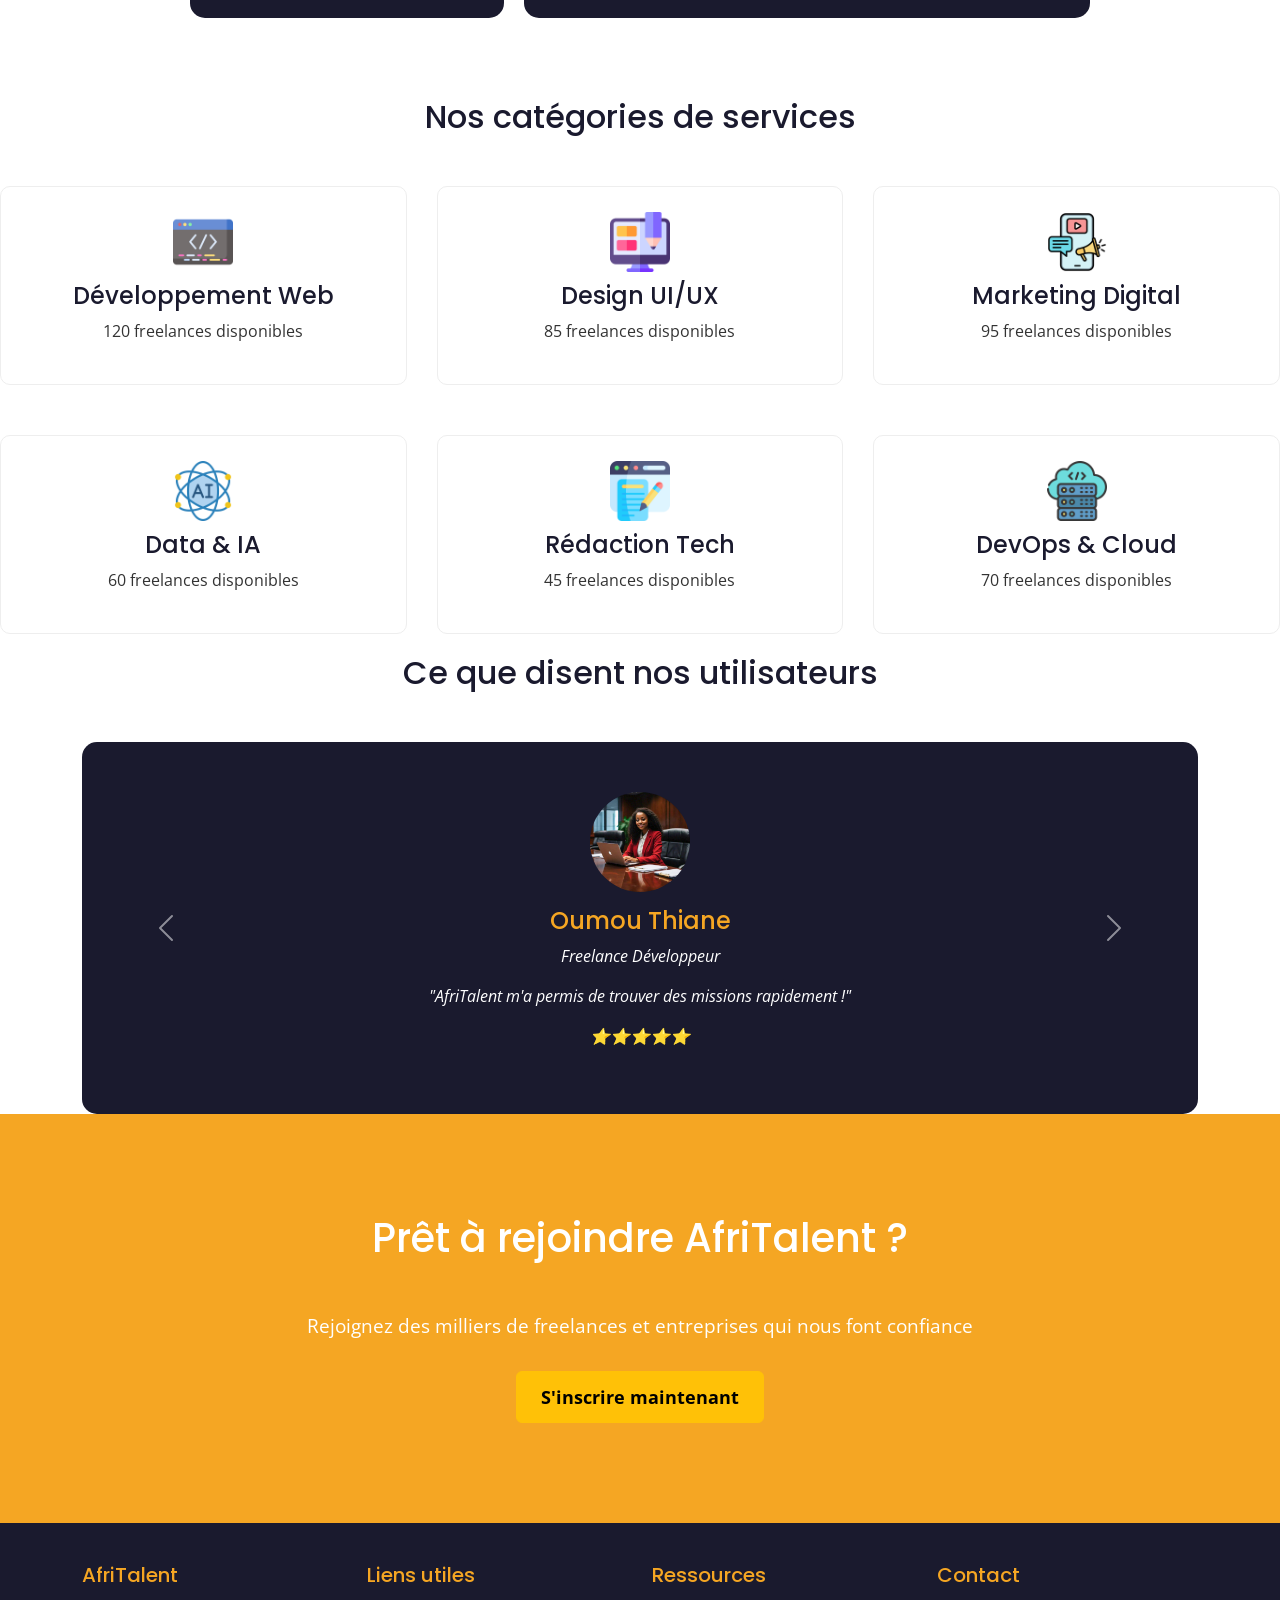
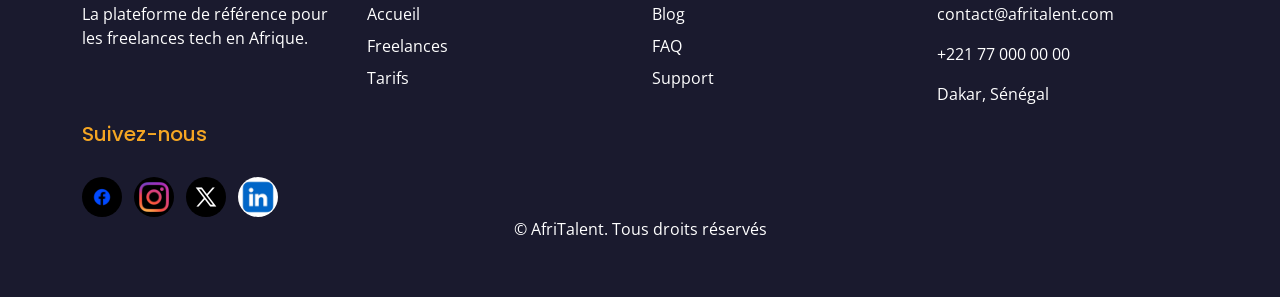
==== commit 61f01687: "Finalisation : corrections responsive, optimisation du code et commentaires" ====
--- a/index.html
+++ b/index.html
@@ -15,16 +15,16 @@
       <!-- votre feuille de style personnelle -->
       <link rel="stylesheet" href="css/style.css">
    </head>
-   <!-- Bouton Retour en haut -->
+   <body>
+ <!-- Bouton Retour en haut -->
    <button id="btn-top" title="Retour en haut">
       ⇧
    </button>
-   <body>
       <header>
          <nav class="navbar navbar-expand-lg navbar-dark fixed-top">
             <div class="container">
                <a class="navbar-brand" href="index.html">
-                  <img src="images/AfriTalent logo.jpeg" alt="logo" height="50px">
+                  <img src="images/AfriTalent logo.jpeg" alt="logo Afritalent" height="50">
                </a>
                <button class="navbar-toggler" type="button" data-bs-toggle="collapse" data-bs-target="#navMenu"
                   aria-controls="navMenu" aria-expanded="false" aria-label="Toggle navigation">
@@ -39,16 +39,17 @@
                      <li class="nav-item"><a class="nav-link" href="contact.html">Contact</a></li>
                   </ul>
                   <!-- Toggle Dark Mode -->
-                  <button id="theme-toggle" class="btn btn-white rounded-circle">
+                  <button id="theme-toggle" class="btn rounded-circle">
                      🌙
                   </button>
-                  <a href="#" class="btn btn-warning ms-3">Rejoindre AfriTalent</a>
+                  <a href="contact.html" class="btn btn-warning ms-3">Rejoindre AfriTalent</a>
                </div>
             </div>
          </nav>
       </header>
 
       <main>
+         <!-- SECTION HERO -->
          <section id="hero">
             <div class="container">
                <div class="hero-content">
@@ -83,10 +84,10 @@
             </div>
          </section>
 
+         <!-- SECTION COMMENT CA MARCHE -->
          <section id="comment-ca-marche">
             <h2>Comment ça marche ?</h2>
             <div class="bento-grid">
-
                <div class="bento-item bento-large">
                   <span class="numero">1</span>
                   <h3>Créez votre profil</h3>
@@ -100,12 +101,12 @@
                <div class="bento-item">
                   <span class="numero">3</span>
                   <h3>Travaillez et soyez payé</h3>
-                  <p>Réaliser la mission et recevez votre paiement en toute sécurité.</p>
-               </div>
-            </div>
-            
-         </section>
-
+                  <p>Réalisez la mission et recevez votre paiement en toute sécurité.</p>
+               </div>
+            </div>
+         </section>
+
+         <!-- SECTION CATEGORIE -->
          <section class="categorie">
             <h2>Nos catégories de services</h2>
             <div class="categories-grid">
@@ -147,6 +148,7 @@
             </div>
          </section>
 
+         <!-- SECTION TEMOIGNAGES -->
          <section id="temoignage">
             <div class="container">
                <h2>Ce que disent nos utilisateurs</h2>
@@ -195,18 +197,21 @@
             </div>  
          </section>
 
+         <!-- SECTION CTA -->
          <section id="cta">
             <h2>Prêt à rejoindre AfriTalent ?</h2>
             <p>Rejoignez des milliers de freelances et entreprises qui nous font confiance</p>
             <a href="contact.html" class="btn btn-warning fw-bold px-4">S'inscrire maintenant</a>
          </section>
       </main>
+
+      <!-- FOOTER -->
       <footer>
          <div class="container">
             <div class="row">
                <div class="col-md-3">
                   <h5>AfriTalent</h5>
-                  <p>La plateforme de références pour les freelances tech en Afrique.</p>
+                  <p>La plateforme de référence pour les freelances tech en Afrique.</p>
                </div>
 
                <div class="col-md-3">
@@ -231,8 +236,26 @@
                   <h5>Contact</h5>
                   <p><a href="mailto:contact@afritalent.com">contact@afritalent.com</a></p>
                   <p><a href="tel:+221770000000">+221 77 000 00 00</a></p>
-                  <p>Dakar ,Sénégal</p>
-               </div>
+                  <p>Dakar, Sénégal</p>
+               </div> 
+
+               <!-- Réseaux sociaux -->
+               <h5>Suivez-nous</h5>
+               <div class="socials-links">
+                  <a href="https://www.facebook.com/share/1BC58p3h5S/?mibextid=wwXIfr" target="_blank">
+                     <img src="images/Facebook-logo.jpeg" alt="Facebook" width="40">
+                  </a>
+                  <a href="https://www.instagram.com/afritalents?igsh=MTgwMTkwMWZ4cTNweQ==" target="_blank">
+                     <img src="images/Instagram-logo.jpeg" alt="Instagram" width="40">
+                  </a>
+                  <a href="https://x.com/bbmjean?s=21" target="_blank">
+                     <img src="images/X-logo.jpeg" alt="X" width="40">
+                  </a>
+                  <a href="https://www.linkedin.com/company/afritalent-academy/" target="_blank">
+                     <img src="images/Linkedin-logo.jpeg" alt="LinkedIn" width="40">
+                  </a>
+               </div>
+
             </div>
             <p class="text-center">© <span id="annee"></span> AfriTalent. Tous droits réservés</p>
          </div>
--- a/css/style.css
+++ b/css/style.css
@@ -4,7 +4,7 @@
     --couleur-secondaire: #1A1A2E;
     --couleur-texte: #333333;
     --couleur-fond: #FFFFFF;
-    --couleur-accent:#16213E;
+    --couleur-accent: #16213E;
     --police-titre: 'Poppins', sans-serif;
     --police-corps: 'Open Sans', sans-serif;
     --espacement: 20px;
@@ -12,31 +12,39 @@
 }
 
 /* RESET ET BASE  */
-*{
+* {
     margin: 0;
     padding: 0;
     box-sizing: border-box;
 }
 
-body{
+body {
     font-family: var(--police-corps);
     color: var(--couleur-texte);
     background-color: var(--couleur-fond);
 }
 
 /* TYPOGRAPHIE */
-h1, h2, h3, h4, h5 {
+h1,h2,h3,h4,h5 {
     font-family: var(--police-titre);
     color: var(--couleur-secondaire);
 }
 
-h1{ font-size: 3rem; }
-h2{ font-size: 2rem; }
-h3{ font-size: 1.5rem; }
+h1 {
+    font-size: 3rem;
+}
+
+h2 {
+    font-size: 2rem;
+}
+
+h3 {
+    font-size: 1.5rem;
+}
 
 /* NAVBAR */
-nav{
-    background-color: var(--couleur-secondaire) ;
+nav {
+    background-color: var(--couleur-secondaire);
 }
 
 .navbar-brand img {
@@ -48,7 +56,7 @@
     background-color: var(--couleur-secondaire);
     color: white;
     padding: 40px 0;
-    margin-top: 50px;
+    margin-top: 0;
 }
 
 footer h5 {
@@ -69,8 +77,26 @@
 footer ul li {
     margin-bottom: 8px;
 }
-footer {
-    margin-top: 0;
+
+/* RESEAUX SOCIAUX IMAGE */
+.socials-links {
+    display: flex;
+    gap: 12px;
+    margin-top: 1rem;
+
+}
+
+.socials-links a {
+    width: 40px;
+    height: 40px;
+    border-radius: 50%;
+    overflow: hidden;
+    transition: all 0.3s ease;
+}
+
+.socials-links a:hover {
+    transform: translateY(-3px);
+    box-shadow: 0 5px 15px rgba(245, 158, 11, 0.4);
 }
 
 /* HERO DISPOSITION */
@@ -78,7 +104,7 @@
     display: flex;
     justify-content: space-between;
     align-items: center;
-    gap: 40px;
+    gap: 60px;
 }
 
 .hero-texte {
@@ -93,24 +119,23 @@
     margin-right: -40px;
 }
 
-.hero-image img {
-    width: 100%;
-    max-width: 500px;
-    border-radius: 20px;
-}
-
 /* section */
-section h2{
+section h2 {
     text-align: center;
     margin-bottom: 50px;
 }
-#hero h2{
+
+#hero h2 {
     text-align: left;
     margin-top: 30px;
+    color: white;
+}
+#hero h1{
+    color: white;
 }
 
 /* FOND */
-#hero{
+#hero {
     background-image: url('../images/AfriqueTech.jpeg');
     background-size: cover;
     background-position: center;
@@ -120,42 +145,44 @@
     overflow: hidden;
 }
 
-/* TEXTE ET IMEGE DEVANT LE FOND */
+/* TEXTE ET IMAGE DEVANT LE FOND */
 #hero .container {
     position: relative;
     z-index: 1;
 }
 
-/* FLEX GAUCHE/DROITE  */
-.hero-content {
-    display: flex;
-    align-items: center;
-    gap: 60px;
-}
-
-/* TEXTES BLANCS */
-#hero h1 { color: #fff; font-size: 3rem; font-weight: 800;}
-#hero h2 { color: #aaa; font-size: 1.1rem; font-weight: 400;}
-.text-orange {color: #f5a623;}
+.text-orange {
+    color: #f5a623;
+}
 
 /* IMAGE */
 .hero-image img {
     width: 100%;
-    border-radius: 18px;
+    max-width: 500px;
+    border-radius: 20px;
     /* Fusionne l'image avec le fond sombre */
     mix-blend-mode: luminosity;
     /* Efface les bords progressivement */
-    mask-image: radial-gradient(ellipse 80% 80% at 55% 45%,black 30%, transparent 80% );
+    -webkit-mask-image: radial-gradient(ellipse 80% 80% at 55% 45%, black 30%, transparent 80%);
+    mask-image: radial-gradient(ellipse 80% 80% at 55% 45%, black 30%, transparent 80%);
 }
 
 /* STATS */
-.stat span { color: #f5a623; font-size: 1.8rem; font-weight: 800;}
-.stat p { color: #aaa;}
-.stats{
+.stat span {
+    color: #f5a623;
+    font-size: 1.8rem;
+    font-weight: 800;
+}
+
+.stat p {
+    color: #aaa;
+}
+
+.stats {
     display: flex;
     gap: 3rem;
     margin-left: 2rem;
-    text-align: center;   
+    text-align: center;
 }
 
 
@@ -172,37 +199,37 @@
 }
 
 /* BENTO GRID COMMENT CA MARCHE */
+#comment-ca-marche {
+    padding: 80px 20px;
+    display: flex;
+    flex-direction: column;
+    align-items: center;
+}
 .bento-grid {
     display: grid;
-    grid-template-columns: repeat(3, 1fr);
     gap: 20px;
-    padding: 20px;
-}
-#comment-ca-marche {
-    padding: 80px 20px;
-} 
+    width: 100%;
+    max-width: 900px;
+    grid-template-columns: 1fr 1.8fr;
+}
 .bento-item {
     background-color: var(--couleur-secondaire);
     color: white;
     padding: 30px;
     border-radius: 15px;
 }
-
 .bento-large {
     grid-column: 1;
-    grid-row: 1;
-}
-.bento-item:last-child {
-    grid-column: 3;
-    grid-row: 1;
-}
-
+    grid-row: 1/3;
+}
 .bento-item:nth-child(2) {
     grid-column: 2;
     grid-row: 1;
-
-}
-
+}
+.bento-item:nth-child(3) {
+    grid-column: 2;
+    grid-row: 2;
+}
 .numero {
     font-size: 3rem;
     font-weight: bold;
@@ -226,16 +253,18 @@
     transition: all 0.3s ease;
     margin-bottom: 20px;
 }
+
 .categories-grid {
     display: grid;
-    grid-template-columns: repeat(3,1fr);
+    grid-template-columns: repeat(3, 1fr);
     gap: 30px;
     width: 100%;
 }
 
-#categorie {
+.categories {
     padding: 80px 20px;
 }
+
 .categories:hover {
     background-color: var(--couleur-primaire);
     transform: translateY(-5px);
@@ -291,13 +320,16 @@
     color: white;
     padding: 80px 20px;
 }
+
 #cta h2 {
     color: white;
 }
+
 #cta p {
     color: white;
     margin-bottom: 30px;
 }
+
 /* CSS FREELANCE */
 #filtres {
     text-align: center;
@@ -305,6 +337,7 @@
     background-color: #f8f8f8;
     padding-top: 100px;
 }
+
 .filtre {
     background-color: var(--couleur-secondaire);
     border: 2px solid var(--couleur-primaire);
@@ -316,6 +349,7 @@
     transition: all 0.3s ease;
     font-weight: bold;
 }
+
 .filtre:hover {
     background-color: var(--couleur-primaire);
     color: white;
@@ -325,20 +359,21 @@
 .card {
     border: none;
     border-radius: 10px;
-    transition: transform 0.3s ease;
+    transition: transform 0.5s ease;
     padding: 20px;
     margin-bottom: 10px;
     background-color: var(--couleur-secondaire);
     text-align: center;
 }
+
 .card:first-child {
     margin-left: 10px;
     margin-right: 10px;
 }
 
 .card:hover {
-    transform: translateY(-5px);
-    box-shadow: 0 8px 25px rgba(0, 0, 0, 0.2);
+    transform: translateY(-10px);
+    box-shadow: 0 8px 25px rgba(245, 158, 11, 0.4);
 }
 
 .card img {
@@ -346,15 +381,17 @@
     height: 80px;
     border-radius: 50%;
     object-fit: cover;
-    margin-bottom: 10px;
     margin: auto;
 }
+
 .card p {
     color: white;
 }
+
 .card h3 {
     color: white;
 }
+
 .card li {
     color: white;
 }
@@ -363,42 +400,51 @@
 #tarifs .btn {
     margin-top: auto;
 }
+
 #tarifs h2 {
     margin-top: 100px;
 }
+
 #tarifs h3 {
     text-align: center;
 }
+
 #tarifs p {
     text-align: center;
 }
+
 #tarifs li {
     text-align: left;
 }
+
 #plan-pro {
-    padding-top: 45px; 
+    padding-top: 45px;
 }
 
 /* FAQ */
 #faq {
     padding: 80px 20px;
 }
+
 /* FAQ ACCORDION */
 .accordion-item {
     border: 1px solid #eee;
     margin-bottom: 10px;
     border-radius: 10px;
 }
+
 .accordion-button {
     background-color: white;
     color: var(--couleur-secondaire);
     font-weight: bold;
-    border-radius: 10px;   
-}
+    border-radius: 10px;
+}
+
 .accordion-button:not(.collapsed) {
     background-color: var(--couleur-primaire);
     color: white;
 }
+
 .accordion-body {
     background-color: #f8f8f8;
     border-radius: 0 0 10px 10px;
@@ -410,6 +456,7 @@
     background-color: #f8f8f8;
     padding-top: 100px;
 }
+
 #histoire div {
     display: flex;
     gap: 40px;
@@ -419,11 +466,13 @@
     border-radius: 20px;
     box-shadow: 0 4px 15px rgba(0, 0, 0, 0.1);
 }
+
 #histoire p {
     font-size: 1.2rem;
     line-height: 1.8;
     color: var(--couleur-texte);
 }
+
 #histoire img {
     width: 400px;
     height: 300px;
@@ -434,14 +483,15 @@
 #equipe .card img {
     width: 80px;
     height: 80px;
-    margin-bottom: 10px;   
-    border-radius: 50%;    
+    margin-bottom: 10px;
+    border-radius: 50%;
 }
 
 /* VALEURS */
 #valeurs {
     padding: 80px 20px;
 }
+
 .valeur {
     text-align: center;
     padding: 30px;
@@ -450,8 +500,9 @@
     margin-bottom: 15px;
     border: 1px solid #eee;
     transition: all 0.3s ease, box-shadow 0.3s ease;
-    color: white;   
-}
+    color: white;
+}
+
 .valeur h3 {
     margin-top: 20px;
     color: var(--couleur-primaire);
@@ -461,20 +512,23 @@
 #chiffres {
     padding: 80px 20px;
     background-color: var(--couleur-primaire);
-   color: var(--couleur-accent);
-   text-align: center;
-   border-radius: 15px;
-}
+    color: var(--couleur-accent);
+    text-align: center;
+    border-radius: 15px;
+}
+
 #chiffres h2 {
     color: var(--couleur-accent);
 }
+
 .chiffre {
     display: inline-block;
-    margin:20px 40px;
-}
+    margin: 20px 40px;
+}
+
 .chiffre span {
     font-size: 3rem;
-    font-weight: bold;   
+    font-weight: bold;
 }
 
 /* CONTACT */
@@ -482,18 +536,21 @@
     padding: 80px 20px;
     padding-top: 100px;
 }
+
 .contact-wrapper {
     display: flex;
-    gap: 60px;  
+    gap: 60px;
     max-width: 1100px;
     margin: 0 auto;
 
 }
+
 /* iframe */
 iframe {
-    margin-top: 200px;
+    margin-top: 40px;
     border-radius: 15px;
 }
+
 /* Formulaire à gauche  */
 #formulaireContact {
     flex: 2;
@@ -503,18 +560,20 @@
     /* padding-bottom: 150px; */
     background-color: var(--couleur-secondaire);
 }
+
 #formulaireContact label {
     font-weight: 600;
     color: white;
     margin-bottom: 5px;
     display: block;
 }
+
 #formulaireContact input,
 #formulaireContact select,
 #formulaireContact textarea {
     width: 100%;
     padding: 12px 15px;
-    border: 1px solid #f5a623;
+    border: 1px solid var(--couleur-primaire);
     border-radius: 8px;
     margin-bottom: 25px;
     font-family: var(--police-corps);
@@ -525,32 +584,35 @@
     height: 150px;
     resize: vertical;
 }
-    
+
 #formulaireContact button {
     width: 100%;
     padding: 14px;
     font-size: 1rem;
 }
+
 /* coordonnées Section */
 .coordonnees {
-   background-color: var(--couleur-secondaire); 
-   padding: 32px 24px;
-   border-radius: 15px;
-   max-width: 480px;
-   color: white;
-   height: 400px;
-}
+    background-color: var(--couleur-secondaire);
+    padding: 32px 24px;
+    border-radius: 15px;
+    max-width: 480px;
+    color: white;
+    min-height: 400px;
+}
+
 .coordonnees h3 {
-   color: white;
-   font-size: 13px;
-   font-weight: 600;
-   letter-spacing: 0.12rem;
-   text-transform: uppercase;
-   margin-bottom: 28px;
-   padding-bottom: 16px;
-   border-bottom: 1px solid #2d3a52;
-   text-align: center;
-}
+    color: white;
+    font-size: 13px;
+    font-weight: 600;
+    letter-spacing: 0.12rem;
+    text-transform: uppercase;
+    margin-bottom: 28px;
+    padding-bottom: 16px;
+    border-bottom: 1px solid #2d3a52;
+    text-align: center;
+}
+
 /* Chaque ligne de contact */
 .coordonnees p {
     display: flex;
@@ -558,18 +620,28 @@
     gap: 20px;
     margin: 0 0 50px 0;
 }
+
 /* Icône dans un carré arrondi */
 .coordonnees p .icon-box {
     width: 52px;
     height: 52px;
     border-radius: 12px;
-    display: flex ;
+    display: flex;
     justify-content: center;
-    font-size: 22px;  
-}
-.coordonnees p.email .icon-box  {background-color: #1e3a5f;}
-.coordonnees p.phone .icon-box  {background-color: #3b1a14;}
-.coordonnees p.address .icon-box {background-color: #2b1a4a;}
+    font-size: 22px;
+}
+
+.coordonnees p.email .icon-box {
+    background-color: #1e3a5f;
+}
+
+.coordonnees p.phone .icon-box {
+    background-color: #3b1a14;
+}
+
+.coordonnees p.address .icon-box {
+    background-color: #2b1a4a;
+}
 
 /* Bloc texte label + valeur */
 .coordonnees p .info {
@@ -577,6 +649,7 @@
     flex-direction: column;
     gap: 4px;
 }
+
 .coordonnees p .label {
     font-size: 11px;
     font-weight: 600;
@@ -584,16 +657,19 @@
     text-transform: uppercase;
     color: #7a8aa0;
 }
+
 .coordonnees p a {
     font-size: 17px;
     font-weight: 600;
     text-decoration: none;
     color: #fff;
 }
+
 /* Email en bleue  */
 .coordonnees p.email a {
     color: #4a9eff;
 }
+
 /* Téléphone en orange */
 .coordonnees p.phone a {
     color: #e8884a;
@@ -602,10 +678,12 @@
 /* RESPONSIVE DESIGN - COMMIT 5 */
 /* TABLETTE (768px) */
 @media (max-width: 768px) {
+
     /* Navbar */
-    .navbar-bar img {
+    .navbar-brand img {
         height: 35px;
     }
+
     .navbar-nav {
         text-align: center;
     }
@@ -615,18 +693,27 @@
         flex-direction: row;
         align-items: center;
     }
+    .hero {
+        padding: 60px;
+        height: auto;
+    }
+
     .hero-texte {
         text-align: center;
     }
+
     .hero-image img {
         width: 100%;
         max-width: 300px;
     }
-    #hero h1 {
+
+    .hero h1 {
         font-size: 2.5rem;
     }
-    #hero h2 {
+
+    .hero h2 {
         font-size: 1.2rem;
+        text-align: center;
     }
 
     /* Stats */
@@ -634,11 +721,12 @@
         flex-direction: row;
         gap: 20px;
     }
-    
+
     /* Bento Grid */
     .bento-grid {
         grid-template-columns: 1fr;
     }
+
     .bento-large,
     .bento-item:nth-child(2),
     .bento-item:last-child {
@@ -652,8 +740,7 @@
     }
 
     /* Catégories */
-    #categories .row{
-        display: grid;
+    .categories-grid {
         grid-template-columns: 1fr;
     }
 
@@ -661,10 +748,12 @@
     .carousel {
         padding: 30px;
     }
+
     .temoignage img {
         width: 60px;
         height: 60px;
     }
+
     .temoignage h3 {
         font-size: 1rem;
     }
@@ -673,18 +762,13 @@
     #cta {
         padding: 50px 20px;
     }
-    #cta h2{
+
+    #cta h2 {
         font-size: 1.5rem;
     }
+
     #cta p {
         font-size: 0.9rem;
-    }
-
-    /* Filtres */
-    .filtres {
-        padding: 5px 10px;
-        font-size: 0.7rem;
-        margin: 3px;
     }
 
     /* Cartes */
@@ -696,15 +780,19 @@
     #plan-pro {
         transform: scale(1);
     }
+
     #tarifs .card {
-        margin-bottom: 20px 
-    } 
+        margin-bottom: 20px
+    }
+
     .prix {
         font-size: 1.5rem;
     }
+
     .badge {
         font-size: 0.75rem;
     }
+
     #tarifs ul li {
         font-size: 0.9rem;
         padding: 6px 0;
@@ -719,6 +807,7 @@
     #histoire div {
         flex-direction: column;
     }
+
     #histoire img {
         width: 100%;
         height: auto;
@@ -729,22 +818,26 @@
     #equipe {
         padding: 40px 20px;
     }
+
     #equipe .card {
         margin-bottom: 20px;
     }
+
     #equipe .card img {
         width: 80px;
         height: 80px;
     }
+
     #equipe .card h3 {
         font-size: 1rem;
     }
+
     #equipe .card p {
         font-size: 0.9rem;
     }
 
     /* Valeurs */
-    .valeur h3{
+    .valeur h3 {
         font-size: 1.2rem;
     }
 
@@ -757,17 +850,20 @@
     #contact {
         padding-top: 100px;
     }
+
     .contact-wrapper {
         flex-direction: column;
     }
+
     .coordonnees {
         border-left: none;
-        border-top: 3px solid var(--couleur-primaire);
         padding-top: 30px;
     }
+
     .coordonnees h3 {
         font-size: 1.2rem;
     }
+
     .coordonnees p {
         font-size: 0.9rem;
     }
@@ -775,12 +871,14 @@
     #formulaireContact {
         padding: 20px;
     }
+
     #formulaireContact input,
     #formulaireContact select,
     #formulaireContact textarea {
         padding: 10px;
         font-size: 0.9rem;
     }
+
     iframe {
         margin-top: 50px;
     }
@@ -789,337 +887,407 @@
     footer .row {
         flex-direction: column;
     }
+
     footer .col-md-3 {
         margin-bottom: 20px;
     }
 
-}    
-    /* MOBILE (375px) */
-    @media (max-width: 375px) {
-
-        /* Navbar */
-        .navbar-brand img {
-            height: 30px;
-        }
-        
-        .navbar-nav {
-            text-align: center;
-        }
-        /* Hero */
-        #hero {
-            padding: 100px 15px 60px;
-        }
-        #hero h1 {
-            font-size: 1.8rem;
-        }
-        #hero h2 {
-            font-size: 1rem;
-        }
-
-        /* Stats */
-        .stat span {
-            font-size: 2rem;
-        }
-
-        /* Bento-grid */
-        .bento-item {
-            padding: 20px;
-        }
-        .numero {
-            font-size: 2rem;
-        }
-        
-        /* Catégories */
-        .categories-grid {
-           grid-template-columns: 1fr;
-           gap: 15px;
-        }
-        .categorie {
-            padding: 40px 15px;
-        }
-
-        /* Carousel */
-        .carousel {
-            padding: 20px;
-        }
-
-        /* CTA */
-        #cta {
-            padding: 40px 15px;
-        }
-        #cta h2 {
-            font-size: 1.3rem;
-        }
-        #cta .btn {
-            width: 100%;
-        }
-
-        /* Filtres */
-        .filtres {
-            padding: 5px 10px;
-            font-size: 0.7rem;
-            margin: 3px;
-        }
-
-        /* Cartes */
-        .card {
-            padding: 10px;
-        }
-        .card img {
-            width: 50px;
-            height: 50px;
-        }
-
-        /* Tarifs */
-        .tarifs {
-            padding: 40px 15px;
-        }
-
-        .prix {
-            font-size: 1.3rem;
-        }
-        .badge {
-            font-size: 0.7rem;
-        } 
-
-        /* FAQ */
-        .accordion-button {
-            font-size: 0.8rem;
-            padding: 10px;
-        }
-        .accordion-body {
-            font-size: 0.85rem;
-            padding: 10px;
-        }
-
-        /* Histoire */
-        #histoire div {
-            padding: 20px;
-        }
-        #histoire img {
-            height: 200px;
-        }
-
-        /* Equipe */
-        #equipe {
-            padding: 30px 15px;
-        }
-        #equipe .card img {
-            width: 60px;
-            height: 60px;
-        }
-        #equipe .card h3 {
-            font-size: 0.9rem;
-        }
-        #equipe .card p {
-            font-size: 0.8rem;
-        }
-
-        /* Valeurs */
-        .valeur {
-            padding: 15px;
-        }
-        .valeur h3 {
-            font-size: 1rem;
-        }
-
-        /* Chiffres */
-        .chiffre span {
-            font-size: 2rem;
-        }
-        /* Formulaire */
-        #contact {
-            padding-top: 80px;
-        }
-        #formulaireContact label {
-            font-size: 0.85rem;
-        }
-        #formulaireContact input,
-        #formulaireContact select,
-        #formulaireContact textarea {
-            padding: 8px;
-            font-size: 0.85rem;
-            margin-bottom: 15px;
-        }
-        #formulaireContact button {
-            padding: 12px;
-            font-size: 0.9rem;
-        }
-        .coordonnees {
-            padding: 20px 0;
-        }
-        .coordonnees h3 {
-            font-size: 1rem;
-        }
-        .coordonnees p {
-            font-size: 0.8rem;
-        }
-
-        /* Iframe */
-        iframe {
-            height: 200px;
-            margin-top: 20px;
-        }
-
-        /* Footer */
-        footer {
-            padding: 20px 0;
-        }
-        footer h5 {
-            font-size: 1rem;
-        }
-
-    }
-    @media (max-width: 568px) {
-        .categories-grid {
-            grid-template-columns: 1fr;
-        }
-    }
-
-    
-
-    /* DESKTOP (1200px+) */
-    @media (min-width: 1200px) {
-        /* Navbar */
-        .navbar-brand img {
-            height: 60px;
-        }
-
-        /* Hero */
-        #hero {
-            min-height: 100vh;
-            display: flex;
-            align-items: center;
-        }
-
-        /* Bento grid */
-        .bento-item {
-            padding: 40px;
-        }
-
-        /* Numéro */
-        .numero {
-            font-size: 3.5rem;
-        }
-
-        /* Catégorie */
-        .categories {
-            padding: 25px;
-        }
-
-        /* Carousel */
-        .temoignage img{
-            width: 100px;
-            height: 100px;
-        }
-
-        /* CTA */
-        #cta {
-            padding: 100px 20px;
-        }
-        #cta h2 {
-            font-size: 2.5rem;
-        }
-        #cta p {
-            font-size: 1.2rem;
-            margin-bottom: 30px;
-        }
-        #cta .btn {
-            font-size: 1.1rem;
-            padding: 12px 30px;
-        }
-
-      /* Cartes */
-        .card img {
-            width: 100px;
-            height: 100px;
-        }
-
-        /* Tarifs */
-        #tarifs .row {
-            align-items: center;
-        }
-        #tarifs .card {
-            height: 100%;
-        }
-
-        /* FAQ */
-        .accordion-button {
-            font-size: 1.1rem;
-        } 
-    }
-
-    /* Commit 6
+}
+
+/* MOBILE (375px) */
+@media (max-width: 375px) {
+
+    /* Navbar */
+    .navbar-brand img {
+        height: 30px;
+    }
+
+    .navbar-nav {
+        text-align: center;
+    }
+
+    /* Hero */
+    #hero {
+        padding: 100px 15px 60px;
+    }
+
+    #hero h1 {
+        font-size: 1.8rem;
+    }
+
+    #hero h2 {
+        font-size: 1rem;
+    }
+
+    /* Stats */
+    .stat span {
+        font-size: 2rem;
+    }
+
+    /* Bento-grid */
+    .bento-item {
+        padding: 20px;
+    }
+
+    .numero {
+        font-size: 2rem;
+    }
+
+    /* Catégories */
+    .categories-grid {
+        grid-template-columns: 1fr;
+    }
+
+    .categories {
+        padding: 40px 15px;
+    }
+
+    /* Carousel */
+    .carousel {
+        padding: 20px;
+    }
+
+    /* CTA */
+    #cta {
+        padding: 40px 15px;
+    }
+
+    #cta h2 {
+        font-size: 1.3rem;
+    }
+
+    #cta .btn {
+        width: 100%;
+    }
+
+    /* Filtres */
+    .filtre {
+        padding: 5px 10px;
+        font-size: 0.7rem;
+        margin: 3px;
+    }
+
+
+    /* Freelance mobile */
+    #freelances .row {
+        display: flex;
+        flex-direction: column;
+    }
+    #freelances .card {
+        display: block;
+        width: 100%;
+        margin-bottom: 20px;
+    }
+
+    /* Cartes */
+    .card {
+        padding: 10px;
+    }
+
+    .card img {
+        width: 50px;
+        height: 50px;
+    }
+
+    /* Tarifs */
+    #tarifs {
+        padding: 40px 15px;
+    }
+
+    .prix {
+        font-size: 1.3rem;
+    }
+
+    .badge {
+        font-size: 0.7rem;
+    }
+
+    /* FAQ */
+    .accordion-button {
+        font-size: 0.8rem;
+        padding: 10px;
+    }
+
+    .accordion-body {
+        font-size: 0.85rem;
+        padding: 10px;
+    }
+
+    /* Histoire */
+    #histoire div {
+        padding: 20px;
+    }
+
+    #histoire img {
+        height: 200px;
+    }
+
+    /* Equipe */
+    #equipe {
+        padding: 30px 15px;
+    }
+
+    #equipe .card img {
+        width: 60px;
+        height: 60px;
+    }
+
+    #equipe .card h3 {
+        font-size: 0.9rem;
+    }
+
+    #equipe .card p {
+        font-size: 0.8rem;
+    }
+
+    /* Valeurs */
+    .valeur {
+        padding: 15px;
+    }
+
+    .valeur h3 {
+        font-size: 1rem;
+    }
+
+    /* Chiffres */
+    .chiffre span {
+        font-size: 2rem;
+    }
+
+    /* Formulaire */
+    #contact {
+        padding-top: 80px;
+    }
+
+    #formulaireContact label {
+        font-size: 0.85rem;
+    }
+
+    #formulaireContact input,
+    #formulaireContact select,
+    #formulaireContact textarea {
+        padding: 8px;
+        font-size: 0.85rem;
+        margin-bottom: 15px;
+    }
+
+    #formulaireContact button {
+        padding: 12px;
+        font-size: 0.9rem;
+    }
+
+    .coordonnees {
+        padding: 20px 0;
+    }
+
+    .coordonnees h3 {
+        font-size: 1rem;
+    }
+
+    .coordonnees p {
+        font-size: 0.8rem;
+    }
+
+    /* Iframe */
+    iframe {
+        height: 200px;
+        margin-top: 20px;
+    }
+
+    /* Footer */
+    footer {
+        padding: 20px 0;
+    }
+
+    footer h5 {
+        font-size: 1rem;
+    }
+}
+
+/* DESKTOP (1200px+) */
+@media (min-width: 1200px) {
+
+    /* Navbar */
+    .navbar-brand img {
+        height: 60px;
+    }
+
+    /* Hero */
+    #hero {
+        min-height: 100vh;
+        display: flex;
+        align-items: center;
+    }
+
+    /* Bento grid */
+    .bento-item {
+        padding: 40px;
+    }
+
+    /* Numéro */
+    .numero {
+        font-size: 3.5rem;
+    }
+
+    /* Catégorie */
+    .categories {
+        padding: 25px;
+    }
+
+    /* Carousel */
+    .temoignage img {
+        width: 100px;
+        height: 100px;
+    }
+
+    /* CTA */
+    #cta {
+        padding: 100px 20px;
+    }
+
+    #cta h2 {
+        font-size: 2.5rem;
+    }
+
+    #cta p {
+        font-size: 1.2rem;
+        margin-bottom: 30px;
+    }
+
+    #cta .btn {
+        font-size: 1.1rem;
+        padding: 12px 30px;
+    }
+
+    /* Cartes */
+    .card img {
+        width: 100px;
+        height: 100px;
+    }
+
+    /* Tarifs */
+    #tarifs .row {
+        align-items: center;
+    }
+
+    #tarifs .card {
+        height: 100%;
+    }
+
+    /* FAQ */
+    .accordion-button {
+        font-size: 1.1rem;
+    }
+}
+
+/* Commit 6
     DARK MODE */
 
-    body.dark-mode {
-        background-color: #121212;
-        color: white;
-    }
-
-    body.dark-mode h1,
-    body.dark-mode h2,
-    body.dark-mode h3,
-    body.dark-mode P,
-    body.dark-mode li,
-    body.dark-mode div,
-    body.dark-mode label {
-        color: white;
-    }
-
-    /* Conserver les couleurs des valeurs */
-    body.dark-mode .valeur h3 {
-        color: var(--couleur-primaire);
-    }
-    /* Conserver les couleurs des temoignages */
-    body.dark-mode .temoignage h3 {
-        color: var(--couleur-primaire);
-    }
-    body.dark-mode .card,
-    body.dark-mode .valeur,
-    body.dark-mode .coordonnees,
-    body.dark-mode #formulaireContact,
-    body.dark-mode #histoire div,
-    body.dark-mode .bento-item,
-    body.dark-mode .accordion-body {
-        background-color: #1f1f1f;
-    }
-
-    body.dark-mode #histoire p {
-        color: white;
-    }
-
-    body.dark-mode #filtres,
-    body.dark-mode #histoire {
-        background-color: #181818;
-    }
-
-    /* NAVBAR DYNAMIQUE */
-    .navbar {
-        transition: all 0.3s ease;
-    }
-    .navbar-scroll {
-        background-color: rgba(26, 26, 46, 0.95) !important;
-        box-shadow: 0 4px 15px rgba(0, 0, 0, 0.3);
-        padding-top: 5px;
-        padding-bottom: 5px;
-    }
-
-    /* RETOUR TOP */
-
-    #btn-top {
-        position: fixed;
-        bottom: 20px;
-        right: 20px;
-        height: 50px;
-        border: none;
-        border-radius: 50%;
-        background-color: var(--couleur-primaire);
-        color: white;
-        font-size: 24px;
-        cursor: pointer;
-    }
-    #btn-top:hover {
-        transform: scale(1.1);
-    }
-
+body.dark-mode {
+    background-color: #121212;
+    color: white;
+}
+
+body.dark-mode h1,
+body.dark-mode h2,
+body.dark-mode h3,
+body.dark-mode p,
+body.dark-mode li,
+body.dark-mode label {
+    color: white;
+}
+
+/* Conserver les couleurs des valeurs */
+body.dark-mode .valeur h3 {
+    color: var(--couleur-primaire);
+}
+
+/* Conserver les couleurs des temoignages */
+body.dark-mode .temoignage h3 {
+    color: var(--couleur-primaire);
+}
+
+body.dark-mode .card,
+body.dark-mode .valeur,
+body.dark-mode .coordonnees,
+body.dark-mode #formulaireContact,
+body.dark-mode #histoire div,
+body.dark-mode .bento-item,
+body.dark-mode .accordion-body {
+    background-color: #1f1f1f;
+}
+body.dark-mode .accordion-body,
+body.dark-mode #histoire p {
+    color: white;
+}
+
+body.dark-mode #filtres,
+body.dark-mode #histoire {
+    background-color: #181818;
+}
+
+/* NAVBAR DYNAMIQUE */
+.navbar {
+    transition: all 0.3s ease;
+}
+
+.navbar-scroll {
+    background-color: rgba(26, 26, 46, 0.95) !important;
+    box-shadow: 0 4px 15px rgba(0, 0, 0, 0.3);
+    padding-top: 5px;
+    padding-bottom: 5px;
+}
+
+/* RETOUR TOP */
+
+#btn-top {
+    position: fixed;
+    bottom: 20px;
+    right: 20px;
+    height: 50px;
+    width: 50px;
+    border: none;
+    border-radius: 50%;
+    background-color: var(--couleur-primaire);
+    color: white;
+    font-size: 24px;
+    cursor: pointer;
+    z-index: 999;
+    transition: 0.3s ease;
+    display: none;
+}
+
+#btn-top:hover {
+    transform: scale(1.1);
+}
+
+/* COMMIT 7
+    Fade In des sections */
+
+.fade-in {
+    opacity: 0;
+    transform: translateY(40px);
+    transition: all 0.8s ease;
+}
+
+.fade-in.visible {
+    opacity: 1;
+    transform: translateY(0);
+}
+
+
+/* COMMIT 8 */
+.erreur {
+    color: red;
+    font-size: 0.9rem;
+    display: block;
+    margin-top: -15px;
+    margin-bottom: 10px;
+}
+
+#messageSuccess {
+    color: lightgreen;
+    font-weight: bold;
+    text-align: center;
+    margin-top: 15px;
+}
